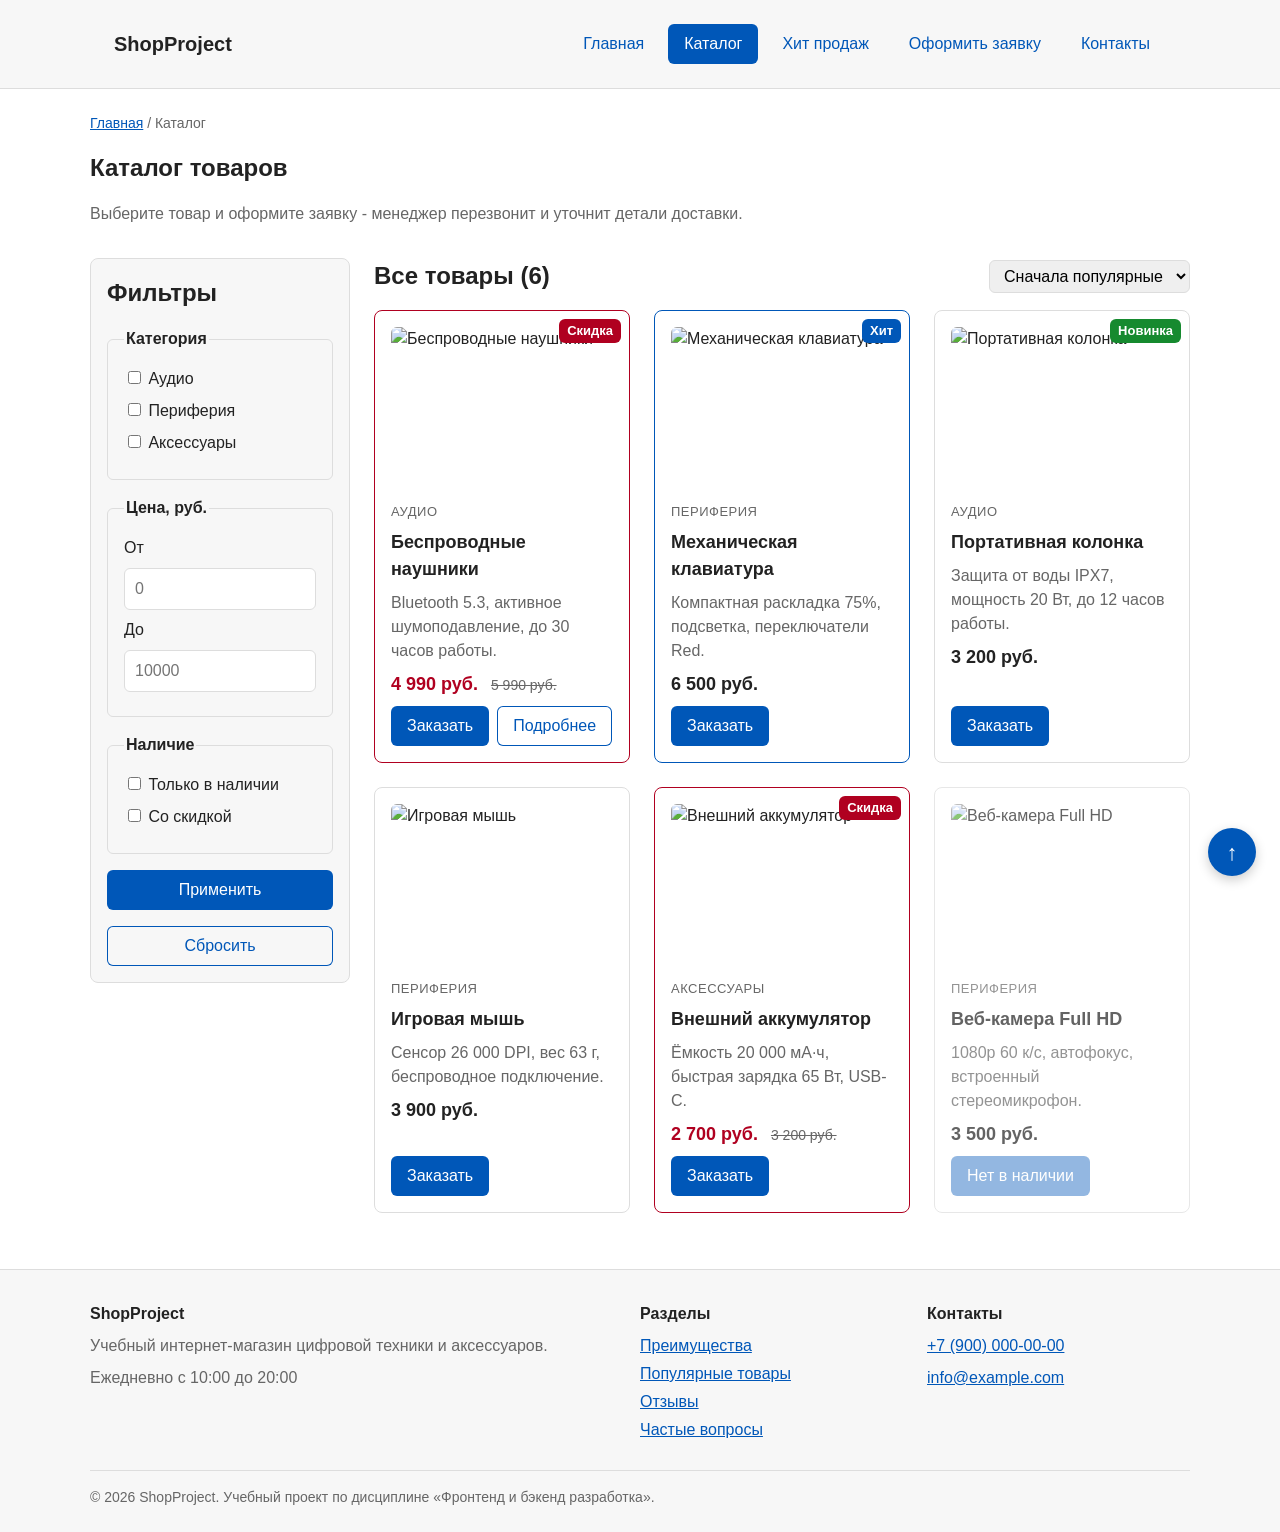
==== catalog.html @ fd43e6f9 "docs: add comments to HTML, CSS and JS" ====
<!DOCTYPE html>
<!-- Язык страницы - русский -->
<html lang="ru">
<!-- head - служебная информация о странице, на экране не видна -->
<head>
  <!-- Кодировка UTF-8, чтобы правильно отображались русские буквы -->
  <meta charset="UTF-8">
  <!-- Ширина страницы равна ширине экрана устройства -->
  <meta name="viewport" content="width=device-width, initial-scale=1.0">
  <!-- Краткое описание страницы для поисковиков -->
  <meta name="description" content="Каталог ShopProject: наушники, клавиатуры, мыши, колонки, аккумуляторы и веб-камеры с ценами и фильтрами.">
  <!-- Open Graph: как выглядит ссылка на сайт в мессенджерах -->
  <meta property="og:type" content="website">
  <!-- Заголовок для превью ссылки -->
  <meta property="og:title" content="Каталог товаров — ShopProject">
  <!-- Описание для превью ссылки -->
  <meta property="og:description" content="Каталог ShopProject: наушники, клавиатуры, мыши, колонки, аккумуляторы и веб-камеры с ценами и фильтрами.">
  <!-- Картинка для превью ссылки -->
  <meta property="og:image" content="https://marni52.github.io/kr1-html-css-shop/images/preview.jpg">
  <!-- Название вкладки браузера (у каждой страницы своё) -->
  <title>Каталог товаров — ShopProject</title>
  <!-- Иконка сайта во вкладке -->
  <link rel="icon" href="images/favicon.svg" type="image/svg+xml">
  <!-- Подключение общего файла стилей -->
  <link rel="stylesheet" href="css/style.css">
</head>
<!-- body - всё, что видно на экране -->
<body>
  <!-- Шапка сайта; класс site-header делает её «липкой» (position: sticky) -->
  <header class="site-header">
    <!-- Внутренний контейнер: логотип и меню в одну строку через Flexbox -->
    <div class="site-header__inner">
      <!-- Логотип - ссылка на главную страницу -->
      <a class="site-header__logo" href="index.html">ShopProject</a>

      <!-- Основное меню; aria-label объясняет назначение блока экранному диктору -->
      <nav class="site-nav" aria-label="Основная навигация">
        <!-- Список пунктов меню; у текущей страницы модификатор site-nav__link--active и aria-current="page" -->
        <ul class="site-nav__list">
        <li class="site-nav__item"><a class="site-nav__link" href="index.html">Главная</a></li>
        <li class="site-nav__item"><a class="site-nav__link site-nav__link--active" href="catalog.html" aria-current="page">Каталог</a></li>
        <li class="site-nav__item"><a class="site-nav__link" href="product.html">Хит продаж</a></li>
        <li class="site-nav__item"><a class="site-nav__link" href="order.html">Оформить заявку</a></li>
        <li class="site-nav__item"><a class="site-nav__link" href="contacts.html">Контакты</a></li>
        </ul>
      </nav>
    </div>
  </header>

  <!-- Основное содержимое страницы -->
  <main>
    <!-- Хлебные крошки: путь от главной до текущей страницы -->
    <nav class="breadcrumbs" aria-label="Хлебные крошки">
      <!-- Ссылки на страницы выше по уровню -->
      <a class="breadcrumbs__link" href="index.html">Главная</a>
      <!-- Текущая страница - не ссылка, а span -->
      <span class="breadcrumbs__current">Каталог</span>
    </nav>

    <!-- Заголовок страницы -->
    <section class="section">
      <!-- h1 - главный заголовок страницы -->
      <h1 class="section__title">Каталог товаров</h1>
      <!-- Описание каталога -->
      <p class="section__text">Выберите товар и оформите заявку - менеджер перезвонит и уточнит детали доставки.</p>
    </section>

    <!-- Макет каталога через Grid: grid-template-areas "filters products" -->
    <section class="catalog-layout">
      <!-- Боковая колонка с фильтрами; position: sticky - прилипает при прокрутке -->
      <aside class="catalog-filters">
        <!-- Заголовок фильтров -->
        <h2 class="catalog-filters__title">Фильтры</h2>

        <!-- Форма фильтров (пока статическая разметка); method="get" - параметры попадут в адрес -->
        <form class="filters-form" action="#" method="get">
          <!-- fieldset группирует связанные поля -->
          <fieldset class="filters-form__group">
            <!-- legend - заголовок группы -->
            <legend class="filters-form__legend">Категория</legend>
            <!-- Флажки категорий; input внутри label -->
            <label class="filters-form__label"><input class="filters-form__checkbox" type="checkbox" name="category" value="audio"> Аудио</label>
            <label class="filters-form__label"><input class="filters-form__checkbox" type="checkbox" name="category" value="peripherals"> Периферия</label>
            <label class="filters-form__label"><input class="filters-form__checkbox" type="checkbox" name="category" value="accessories"> Аксессуары</label>
          </fieldset>

          <!-- Группа «Цена» -->
          <fieldset class="filters-form__group">
            <!-- Заголовок группы -->
            <legend class="filters-form__legend">Цена, руб.</legend>
            <!-- Подпись и поле «от» -->
            <label class="filters-form__label" for="price-from">От</label>
            <!-- type="number" - только числа, min="0" - не меньше нуля -->
            <input class="filters-form__input" id="price-from" name="price-from" type="number" min="0" placeholder="0">
            <!-- Подпись и поле «до» -->
            <label class="filters-form__label" for="price-to">До</label>
            <!-- Поле «до» -->
            <input class="filters-form__input" id="price-to" name="price-to" type="number" min="0" placeholder="10000">
          </fieldset>

          <!-- Группа «Наличие» -->
          <fieldset class="filters-form__group">
            <!-- Заголовок группы -->
            <legend class="filters-form__legend">Наличие</legend>
            <!-- Флажок «только в наличии» -->
            <label class="filters-form__label"><input class="filters-form__checkbox" type="checkbox" name="in-stock" value="1"> Только в наличии</label>
            <!-- Флажок «со скидкой» -->
            <label class="filters-form__label"><input class="filters-form__checkbox" type="checkbox" name="sale" value="1"> Со скидкой</label>
          </fieldset>

          <!-- Кнопка применения фильтров -->
          <button class="button button--primary" type="submit">Применить</button>
          <!-- type="reset" - сбрасывает все поля формы -->
          <button class="button button--secondary" type="reset">Сбросить</button>
        </form>
      </aside>

      <!-- Правая колонка со списком товаров -->
      <section class="catalog-products">
        <!-- Заголовок и сортировка в одну строку (Flexbox) -->
        <div class="catalog-products__header">
          <!-- Заголовок списка -->
          <h2 class="catalog-products__title">Все товары (6)</h2>
          <!-- Подпись для списка сортировки, видна только экранному диктору через aria-label -->
          <select class="catalog-products__sort" name="sort" aria-label="Сортировка">
            <option value="popular">Сначала популярные</option>
            <option value="cheap">Сначала дешёвые</option>
            <option value="expensive">Сначала дорогие</option>
          </select>
        </div>

        <!-- Сетка карточек товаров -->
        <div class="products-grid">
          <!-- Карточка товара: блок product-card с модификатором product-card--discount -->
          <article class="product-card product-card--discount">
            <!-- Бейдж «Скидка»: position: absolute в правом верхнем углу карточки -->
            <span class="product-card__badge product-card__badge--sale">Скидка</span>
            <!-- Картинка товара; alt - описание для тех, у кого картинка не загрузилась -->
            <img class="product-card__image" src="images/products/headphones.svg" alt="Беспроводные наушники" width="400" height="300" loading="lazy">
            <!-- Категория товара -->
            <p class="product-card__category">Аудио</p>
            <!-- Название товара - ссылка на страницу товара -->
            <h3 class="product-card__title"><a class="product-card__link" href="product.html">Беспроводные наушники</a></h3>
            <!-- Краткое описание -->
            <p class="product-card__description">Bluetooth 5.3, активное шумоподавление, до 30 часов работы.</p>
            <!-- Цена; старая цена перечёркнута (del - удалённый текст) -->
            <p class="product-card__price">4 990 руб. <del class="product-card__old-price">5 990 руб.</del></p>
            <!-- Кнопки карточки, прижаты к низу (margin-top: auto) -->
            <div class="product-card__actions">
              <!-- Ссылка на страницу заявки; ?product= передаёт выбранный товар -->
              <a class="button button--primary product-card__button" href="order.html?product=headphones">Заказать</a>
              <!-- Ссылка на подробную страницу товара -->
              <a class="button button--secondary product-card__button" href="product.html">Подробнее</a>
            </div>
          </article>

          <!-- Карточка товара: блок product-card с модификатором product-card--featured -->
          <article class="product-card product-card--featured">
            <!-- Бейдж «Хит»: position: absolute в правом верхнем углу карточки -->
            <span class="product-card__badge product-card__badge--hit">Хит</span>
            <!-- Картинка товара; alt - описание для тех, у кого картинка не загрузилась -->
            <img class="product-card__image" src="images/products/keyboard.svg" alt="Механическая клавиатура" width="400" height="300" loading="lazy">
            <!-- Категория товара -->
            <p class="product-card__category">Периферия</p>
            <!-- Название товара -->
            <h3 class="product-card__title">Механическая клавиатура</h3>
            <!-- Краткое описание -->
            <p class="product-card__description">Компактная раскладка 75%, подсветка, переключатели Red.</p>
            <!-- Цена -->
            <p class="product-card__price">6 500 руб.</p>
            <!-- Кнопки карточки, прижаты к низу (margin-top: auto) -->
            <div class="product-card__actions">
              <!-- Ссылка на страницу заявки; ?product= передаёт выбранный товар -->
              <a class="button button--primary product-card__button" href="order.html?product=keyboard">Заказать</a>
            </div>
          </article>

          <!-- Карточка товара: блок product-card -->
          <article class="product-card">
            <!-- Бейдж «Новинка»: position: absolute в правом верхнем углу карточки -->
            <span class="product-card__badge product-card__badge--new">Новинка</span>
            <!-- Картинка товара; alt - описание для тех, у кого картинка не загрузилась -->
            <img class="product-card__image" src="images/products/speaker.svg" alt="Портативная колонка" width="400" height="300" loading="lazy">
            <!-- Категория товара -->
            <p class="product-card__category">Аудио</p>
            <!-- Название товара -->
            <h3 class="product-card__title">Портативная колонка</h3>
            <!-- Краткое описание -->
            <p class="product-card__description">Защита от воды IPX7, мощность 20 Вт, до 12 часов работы.</p>
            <!-- Цена -->
            <p class="product-card__price">3 200 руб.</p>
            <!-- Кнопки карточки, прижаты к низу (margin-top: auto) -->
            <div class="product-card__actions">
              <!-- Ссылка на страницу заявки; ?product= передаёт выбранный товар -->
              <a class="button button--primary product-card__button" href="order.html?product=speaker">Заказать</a>
            </div>
          </article>

          <!-- Карточка товара: блок product-card -->
          <article class="product-card">
            <!-- Картинка товара; alt - описание для тех, у кого картинка не загрузилась -->
            <img class="product-card__image" src="images/products/mouse.svg" alt="Игровая мышь" width="400" height="300" loading="lazy">
            <!-- Категория товара -->
            <p class="product-card__category">Периферия</p>
            <!-- Название товара -->
            <h3 class="product-card__title">Игровая мышь</h3>
            <!-- Краткое описание -->
            <p class="product-card__description">Сенсор 26 000 DPI, вес 63 г, беспроводное подключение.</p>
            <!-- Цена -->
            <p class="product-card__price">3 900 руб.</p>
            <!-- Кнопки карточки, прижаты к низу (margin-top: auto) -->
            <div class="product-card__actions">
              <!-- Ссылка на страницу заявки; ?product= передаёт выбранный товар -->
              <a class="button button--primary product-card__button" href="order.html?product=mouse">Заказать</a>
            </div>
          </article>

          <!-- Карточка товара: блок product-card с модификатором product-card--discount -->
          <article class="product-card product-card--discount">
            <!-- Бейдж «Скидка»: position: absolute в правом верхнем углу карточки -->
            <span class="product-card__badge product-card__badge--sale">Скидка</span>
            <!-- Картинка товара; alt - описание для тех, у кого картинка не загрузилась -->
            <img class="product-card__image" src="images/products/powerbank.svg" alt="Внешний аккумулятор" width="400" height="300" loading="lazy">
            <!-- Категория товара -->
            <p class="product-card__category">Аксессуары</p>
            <!-- Название товара -->
            <h3 class="product-card__title">Внешний аккумулятор</h3>
            <!-- Краткое описание -->
            <p class="product-card__description">Ёмкость 20 000 мА·ч, быстрая зарядка 65 Вт, USB-C.</p>
            <!-- Цена; старая цена перечёркнута (del - удалённый текст) -->
            <p class="product-card__price">2 700 руб. <del class="product-card__old-price">3 200 руб.</del></p>
            <!-- Кнопки карточки, прижаты к низу (margin-top: auto) -->
            <div class="product-card__actions">
              <!-- Ссылка на страницу заявки; ?product= передаёт выбранный товар -->
              <a class="button button--primary product-card__button" href="order.html?product=powerbank">Заказать</a>
            </div>
          </article>

          <!-- Карточка товара: блок product-card с модификатором product-card--out-of-stock -->
          <article class="product-card product-card--out-of-stock">
            <!-- Картинка товара; alt - описание для тех, у кого картинка не загрузилась -->
            <img class="product-card__image" src="images/products/webcam.svg" alt="Веб-камера Full HD" width="400" height="300" loading="lazy">
            <!-- Категория товара -->
            <p class="product-card__category">Периферия</p>
            <!-- Название товара -->
            <h3 class="product-card__title">Веб-камера Full HD</h3>
            <!-- Краткое описание -->
            <p class="product-card__description">1080p 60 к/с, автофокус, встроенный стереомикрофон.</p>
            <!-- Цена -->
            <p class="product-card__price">3 500 руб.</p>
            <!-- Кнопки карточки, прижаты к низу (margin-top: auto) -->
            <div class="product-card__actions">
              <!-- Товара нет: кнопка отключена атрибутом disabled -->
              <button class="button button--primary product-card__button" type="button" disabled>Нет в наличии</button>
            </div>
          </article>
        </div>
      </section>
    </section>
  </main>

  <!-- Подвал сайта; id="contacts" - цель якорной ссылки index.html#contacts -->
  <footer class="site-footer" id="contacts">
    <!-- Три колонки подвала через Grid -->
    <div class="site-footer__inner">
      <!-- Колонка «О магазине» -->
      <section class="site-footer__column">
        <!-- Заголовок колонки -->
        <h2 class="site-footer__title">ShopProject</h2>
        <!-- Описание магазина -->
        <p class="site-footer__text">Учебный интернет-магазин цифровой техники и аксессуаров.</p>
        <!-- Режим работы -->
        <p class="site-footer__text">Ежедневно с 10:00 до 20:00</p>
      </section>

      <!-- Колонка с навигацией по разделам главной страницы -->
      <nav class="site-footer__column" aria-label="Разделы сайта">
        <!-- Заголовок колонки -->
        <h2 class="site-footer__title">Разделы</h2>
        <!-- Список якорных ссылок на разделы главной -->
        <ul class="site-footer__list">
          <li class="site-footer__item"><a href="index.html#advantages">Преимущества</a></li>
          <li class="site-footer__item"><a href="index.html#popular">Популярные товары</a></li>
          <li class="site-footer__item"><a href="index.html#reviews">Отзывы</a></li>
          <li class="site-footer__item"><a href="contacts.html#faq">Частые вопросы</a></li>
        </ul>
      </nav>

      <!-- Колонка с контактами -->
      <section class="site-footer__column">
        <!-- Заголовок колонки -->
        <h2 class="site-footer__title">Контакты</h2>
        <!-- Телефон: tel: открывает звонок на телефоне -->
        <p class="site-footer__text"><a href="tel:+79000000000">+7 (900) 000-00-00</a></p>
        <!-- Почта: mailto: открывает почтовую программу -->
        <p class="site-footer__text"><a href="mailto:info@example.com">info@example.com</a></p>
      </section>
    </div>

    <!-- Строка с копирайтом; &copy; - значок © -->
    <p class="site-footer__copyright">&copy; 2026 ShopProject. Учебный проект по дисциплине «Фронтенд и бэкенд разработка».</p>
  </footer>

  <!-- Кнопка «Наверх»: position: fixed держит её в правом нижнем углу окна; #top - начало страницы -->
  <a class="back-to-top" href="#top" aria-label="Наверх">&uarr;</a>
</body>
</html>
---- css/style.css ----
/* =========================================================
   Стили учебного интернет-магазина ShopProject
   Порядок разделов:
   1. Переменные  2. Базовые стили  3. Кнопки
   4. Шапка, навигация, подвал  5. Общие блоки страниц
   6. Карточки и сетки  7. Каталог  8. Страница товара
   9. Страница заказа  10. Контакты и FAQ
   11. Модальное окно и форма  12. Кнопка «Наверх»
   ========================================================= */

/* =========================================================
   1. Переменные проекта
   ========================================================= */

:root { /* :root - корневой элемент html, здесь хранятся переменные */
  /* Цвета */
  --color-bg: #ffffff; /* фон страницы */
  --color-text: #222222; /* основной цвет текста */
  --color-muted: #666666; /* приглушённый текст: описания, подсказки */
  --color-primary: #0057b8; /* фирменный синий цвет: кнопки, ссылки */
  --color-primary-dark: #003f86; /* тёмный синий для наведения */
  --color-border: #dddddd; /* цвет рамок */
  --color-surface: #f7f7f7; /* серый фон шапки, подвала, фильтров */
  --color-surface-accent: #eef5ff; /* голубой фон hero-блока */
  --color-danger: #b00020; /* красный: ошибки и скидки */
  --color-danger-bg: #fff5f6; /* светло-красный фон поля с ошибкой */
  --color-success: #168a2f; /* зелёный: успешная отправка, наличие */
  --color-success-bg: #eefaf0; /* светло-зелёный фон сообщения об успехе */
  --color-warning: #f2a900; /* жёлтый: звёзды рейтинга */
  --color-white: #ffffff; /* белый текст на цветных кнопках */
  --color-backdrop: rgba(0, 0, 0, 0.5); /* полупрозрачное затемнение за модальным окном */

  /* Отступы - единая шкала */
  --space-xs: 4px; /* очень маленький отступ */
  --space-sm: 8px; /* маленький отступ */
  --space-md: 16px; /* средний отступ */
  --space-lg: 24px; /* большой отступ */
  --space-xl: 32px; /* очень большой отступ */

  /* Скругления углов */
  --radius-sm: 6px; /* кнопки и поля */
  --radius-md: 8px; /* карточки */
  --radius-lg: 12px; /* крупные блоки и модальное окно */

  /* Размеры */
  --container-width: 1100px; /* максимальная ширина содержимого */
  --header-height: 88px; /* высота шапки, нужна для sticky-фильтра */
  --focus-ring: 2px solid var(--color-primary); /* рамка фокуса для клавиатуры */

  /* Слои (z-index) */
  --z-header: 10; /* шапка выше содержимого страницы */
  --z-back-to-top: 20; /* кнопка «Наверх» выше шапки */
}

/* =========================================================
   2. Базовые стили
   ========================================================= */

* { /* * - универсальный селектор, все элементы */
  box-sizing: border-box; /* width включает padding и border */
}

html {
  scroll-behavior: smooth; /* плавная прокрутка к якорям */
  scroll-padding-top: calc(var(--header-height) + var(--space-md)); /* якорь не прячется под sticky-шапкой */
}

body {
  margin: 0; /* убираем стандартный отступ браузера */
  font-family: Arial, sans-serif; /* основной шрифт сайта */
  line-height: 1.5; /* межстрочный интервал для читаемости */
  color: var(--color-text); /* цвет текста из переменной */
  background-color: var(--color-bg); /* цвет фона из переменной */
}

main {
  padding: var(--space-lg); /* отступ основного содержимого от краёв окна */
}

img {
  display: block; /* убираем пустое место под картинкой */
  max-width: 100%; /* картинка не выходит за пределы родителя */
  height: auto; /* высота меняется пропорционально ширине */
}

a {
  color: var(--color-primary); /* цвет ссылок */
}

a:hover {
  color: var(--color-primary-dark); /* ссылка темнеет при наведении */
}

a:focus-visible {
  outline: var(--focus-ring); /* видимая рамка при переходе клавишей Tab */
  outline-offset: 3px; /* рамка отодвинута от текста */
}

:target { /* элемент, к которому перешли по якорю (#popular и т.п.) */
  outline: 2px dashed var(--color-primary); /* пунктирная рамка показывает, куда перешли */
  outline-offset: 4px; /* рамка чуть дальше от блока */
}

/* =========================================================
   3. Блок button - кнопка
   ========================================================= */

.button {
  display: inline-block; /* кнопка в строку, но с внутренними отступами */
  padding: var(--space-sm) var(--space-md); /* внутренние отступы: 8px сверху/снизу, 16px слева/справа */
  font: inherit; /* шрифт как у страницы, а не системный */
  text-align: center; /* текст по центру кнопки */
  text-decoration: none; /* у ссылки-кнопки нет подчёркивания */
  border: none; /* убираем стандартную рамку button */
  border-radius: var(--radius-sm); /* скругление углов */
  cursor: pointer; /* курсор-рука при наведении */
}

.button--primary { /* модификатор: основная синяя кнопка */
  color: var(--color-white); /* белый текст */
  background-color: var(--color-primary); /* синий фон */
}

.button--primary:hover {
  color: var(--color-white); /* текст остаётся белым */
  background-color: var(--color-primary-dark); /* фон темнеет при наведении */
}

.button--secondary { /* модификатор: второстепенная кнопка с рамкой */
  color: var(--color-primary); /* синий текст */
  background-color: transparent; /* прозрачный фон */
  box-shadow: inset 0 0 0 1px var(--color-primary); /* рамка тенью, чтобы размер не менялся */
}

.button--secondary:hover {
  color: var(--color-white); /* текст белеет */
  background-color: var(--color-primary); /* фон закрашивается синим */
}

.button--large { /* модификатор: увеличенная кнопка */
  padding: 12px var(--space-lg); /* больше внутренние отступы */
  font-size: 18px; /* крупнее текст */
}

.button:active {
  transform: translateY(1px); /* кнопка «нажимается» вниз на 1px */
}

.button:focus-visible {
  outline: var(--focus-ring); /* рамка фокуса для клавиатуры */
  outline-offset: 3px; /* отступ рамки от кнопки */
}

.button:disabled,
.button--disabled { /* недоступная кнопка */
  opacity: 0.6; /* кнопка бледнее */
  cursor: not-allowed; /* курсор «запрещено» */
}

/* =========================================================
   4. Шапка, навигация, подвал
   ========================================================= */

.site-header {
  position: sticky; /* шапка прилипает к верху окна при прокрутке */
  top: 0; /* прилипает к самому верху */
  z-index: var(--z-header); /* шапка поверх карточек и другого содержимого */
  background-color: var(--color-surface); /* серый фон, чтобы под шапкой не просвечивал текст */
  border-bottom: 1px solid var(--color-border); /* линия под шапкой */
}

.site-header__inner {
  display: flex; /* логотип и меню в одну строку */
  flex-wrap: wrap; /* меню переносится, если не хватает места */
  justify-content: space-between; /* логотип слева, меню справа */
  align-items: center; /* выравнивание по вертикали по центру */
  gap: var(--space-md); /* расстояние между логотипом и меню */
  max-width: var(--container-width); /* ширина не больше контейнера */
  margin: 0 auto; /* контейнер по центру страницы */
  padding: var(--space-lg); /* внутренние отступы шапки */
}

.site-header__logo {
  font-size: 20px; /* размер текста логотипа */
  font-weight: 700; /* жирный логотип */
  color: var(--color-text); /* тёмный цвет */
  text-decoration: none; /* без подчёркивания */
}

.site-header__logo:hover {
  color: var(--color-primary); /* при наведении логотип синеет */
}

.site-nav__list {
  display: flex; /* пункты меню в строку */
  flex-wrap: wrap; /* перенос пунктов на новую строку */
  justify-content: center; /* пункты по центру */
  align-items: center; /* по вертикали по центру */
  gap: var(--space-sm); /* расстояние между пунктами */
  margin: 0; /* убираем стандартный отступ списка */
  padding: 0; /* убираем стандартный отступ слева у ul */
  list-style: none; /* убираем маркеры списка */
}

.site-nav__link {
  display: inline-block; /* чтобы у ссылки работали padding */
  padding: var(--space-sm) var(--space-md); /* увеличиваем область клика */
  color: var(--color-primary); /* синий текст */
  text-decoration: none; /* без подчёркивания */
  border-radius: var(--radius-sm); /* скругление фона при наведении */
}

.site-nav__link:hover {
  color: var(--color-white); /* белый текст при наведении */
  background-color: var(--color-primary); /* синий фон при наведении */
}

.site-nav__link:focus-visible {
  outline: var(--focus-ring); /* рамка фокуса */
  outline-offset: 3px; /* отступ рамки */
}

.site-nav__link--active { /* модификатор: ссылка на текущую страницу */
  color: var(--color-white); /* белый текст */
  background-color: var(--color-primary); /* выделена синим фоном */
}

.site-footer {
  padding: var(--space-xl) var(--space-lg) var(--space-lg); /* отступы подвала */
  background-color: var(--color-surface); /* серый фон */
  border-top: 1px solid var(--color-border); /* линия над подвалом */
}

.site-footer__inner {
  display: grid; /* колонки подвала через Grid */
  grid-template-columns: 2fr 1fr 1fr; /* первая колонка в 2 раза шире */
  gap: var(--space-lg); /* расстояние между колонками */
  max-width: var(--container-width); /* ширина как у контейнера */
  margin: 0 auto; /* по центру */
}

.site-footer__title {
  margin: 0 0 var(--space-sm); /* отступ только снизу */
  font-size: 16px; /* размер заголовка колонки */
}

.site-footer__text {
  margin: 0 0 var(--space-sm); /* отступ снизу между строками */
  color: var(--color-muted); /* серый текст */
}

.site-footer__list {
  margin: 0; /* без внешних отступов */
  padding: 0; /* без отступа слева */
  list-style: none; /* без маркеров */
}

.site-footer__item {
  margin-bottom: var(--space-xs); /* расстояние между пунктами */
}

.site-footer__copyright {
  max-width: var(--container-width); /* ширина как у контейнера */
  margin: var(--space-lg) auto 0; /* отступ сверху, по центру */
  padding-top: var(--space-md); /* отступ от линии */
  border-top: 1px solid var(--color-border); /* линия над копирайтом */
  font-size: 14px; /* мелкий текст */
  color: var(--color-muted); /* серый цвет */
}

/* =========================================================
   5. Общие блоки страниц
   ========================================================= */

.breadcrumbs {
  max-width: var(--container-width); /* ширина как у контейнера */
  margin: 0 auto var(--space-md); /* по центру, отступ снизу */
  font-size: 14px; /* мелкий шрифт */
  color: var(--color-muted); /* серый цвет */
}

.breadcrumbs__link {
  color: var(--color-primary); /* ссылки синие */
}

.breadcrumbs__current::before { /* ::before добавляет текст перед элементом */
  content: " / "; /* разделитель между пунктами */
  color: var(--color-muted); /* серый разделитель */
}

.breadcrumbs__link + .breadcrumbs__link::before { /* разделитель между двумя ссылками подряд */
  content: " / "; /* такой же разделитель */
  color: var(--color-muted); /* серый цвет */
}

.hero {
  display: grid; /* текст и картинка в две колонки */
  grid-template-columns: 3fr 2fr; /* текст шире картинки */
  align-items: center; /* по вертикали по центру */
  gap: var(--space-xl); /* расстояние между колонками */
  max-width: var(--container-width); /* ширина контейнера */
  margin: 0 auto var(--space-xl); /* по центру, отступ снизу */
  padding: var(--space-xl); /* внутренние отступы */
  background-color: var(--color-surface-accent); /* голубой фон */
  border-radius: var(--radius-lg); /* скруглённые углы */
}

.hero__title {
  margin: 0 0 var(--space-md); /* отступ только снизу */
  font-size: 36px; /* крупный заголовок */
  line-height: 1.2; /* плотнее строки у заголовка */
}

.hero__text {
  margin: 0 0 var(--space-lg); /* отступ снизу до кнопок */
  font-size: 18px; /* текст крупнее обычного */
}

.hero__actions {
  display: flex; /* кнопки в строку */
  flex-wrap: wrap; /* перенос кнопок на узком экране */
  gap: var(--space-md); /* расстояние между кнопками */
}

.hero__image {
  border-radius: var(--radius-lg); /* скругление картинки */
}

.section {
  max-width: var(--container-width); /* ширина контейнера */
  margin: 0 auto var(--space-xl); /* по центру, отступ снизу */
}

.section__title {
  margin: 0 0 var(--space-md); /* отступ под заголовком */
}

.section__text {
  margin: 0 0 var(--space-md); /* отступ под абзацем */
  color: var(--color-muted); /* серый текст */
}

.advantages-list {
  display: grid; /* преимущества сеткой */
  grid-template-columns: repeat(4, 1fr); /* 4 равные колонки */
  gap: var(--space-lg); /* расстояние между ячейками */
  margin: 0; /* без отступов списка */
  padding: 0; /* без отступа слева */
  list-style: none; /* без маркеров */
}

.advantages-list__item {
  padding: var(--space-md); /* внутренний отступ */
  border: 1px solid var(--color-border); /* рамка */
  border-radius: var(--radius-md); /* скругление */
}

.advantages-list__icon {
  display: block; /* иконка на отдельной строке */
  margin-bottom: var(--space-sm); /* отступ под иконкой */
  font-size: 28px; /* размер эмодзи-иконки */
}

.advantages-list__title {
  display: block; /* заголовок на отдельной строке */
  margin-bottom: var(--space-xs); /* отступ под заголовком */
  font-weight: 700; /* жирный */
}

.advantages-list__text {
  color: var(--color-muted); /* серый текст */
}

.promo { /* блок акции (aside на главной) */
  display: flex; /* текст и кнопка в строку */
  flex-wrap: wrap; /* перенос на узком экране */
  justify-content: space-between; /* текст слева, кнопка справа */
  align-items: center; /* по центру по вертикали */
  gap: var(--space-md); /* расстояние */
  max-width: var(--container-width); /* ширина контейнера */
  margin: 0 auto var(--space-xl); /* по центру, отступ снизу */
  padding: var(--space-lg); /* внутренние отступы */
  border-left: 4px solid var(--color-danger); /* красная полоса слева */
  background-color: var(--color-danger-bg); /* светло-красный фон */
  border-radius: var(--radius-md); /* скругление */
}

.promo__title {
  margin: 0 0 var(--space-xs); /* отступ снизу */
}

.promo__text {
  margin: 0; /* без отступов */
}

.reviews {
  display: grid; /* отзывы сеткой */
  grid-template-columns: repeat(3, 1fr); /* 3 колонки */
  gap: var(--space-lg); /* расстояние */
}

.review {
  margin: 0; /* у blockquote/figure есть стандартный отступ - убираем */
  padding: var(--space-md); /* внутренний отступ */
  border: 1px solid var(--color-border); /* рамка */
  border-radius: var(--radius-md); /* скругление */
  background-color: var(--color-surface); /* серый фон */
}

.review__rating {
  margin: 0 0 var(--space-sm); /* отступ снизу */
  color: var(--color-warning); /* жёлтые звёзды */
  letter-spacing: 2px; /* расстояние между звёздами */
}

.review__text {
  margin: 0 0 var(--space-sm); /* отступ снизу */
}

.review__author {
  font-weight: 700; /* имя автора жирным */
  font-style: normal; /* у cite по умолчанию курсив - убираем */
}

.success-message {
  margin: var(--space-lg) 0 0; /* отступ сверху */
  padding: var(--space-md); /* внутренний отступ */
  border-left: 4px solid var(--color-success); /* зелёная полоса слева */
  background-color: var(--color-success-bg); /* светло-зелёный фон */
}

/* =========================================================
   6. Карточки товаров и сетка
   ========================================================= */

.products-grid {
  display: grid; /* карточки сеткой */
  grid-template-columns: repeat(3, 1fr); /* 3 равные колонки */
  gap: var(--space-lg); /* расстояние между карточками */
}

.product-card {
  position: relative; /* относительно карточки позиционируется бейдж */
  display: flex; /* содержимое карточки через Flexbox */
  flex-direction: column; /* элементы сверху вниз */
  gap: var(--space-sm); /* расстояние между элементами */
  padding: var(--space-md); /* внутренний отступ */
  border: 1px solid var(--color-border); /* рамка */
  border-radius: var(--radius-md); /* скругление */
  background-color: var(--color-bg); /* белый фон */
  transition: border-color 0.2s, box-shadow 0.2s; /* плавная смена рамки и тени */
}

.product-card:hover {
  border-color: var(--color-primary); /* рамка синеет при наведении */
  box-shadow: 0 4px 12px rgba(0, 0, 0, 0.08); /* лёгкая тень при наведении */
}

.product-card--featured { /* модификатор: выделенная карточка */
  border-color: var(--color-primary); /* синяя рамка сразу */
}

.product-card--discount { /* модификатор: товар со скидкой */
  border-color: var(--color-danger); /* красная рамка */
}

.product-card--out-of-stock { /* модификатор: нет в наличии */
  opacity: 0.7; /* карточка бледнее */
}

.product-card__badge {
  position: absolute; /* бейдж поверх карточки */
  top: var(--space-sm); /* 8px от верхнего края карточки */
  right: var(--space-sm); /* 8px от правого края карточки */
  z-index: 1; /* бейдж поверх картинки */
  padding: 2px var(--space-sm); /* внутренние отступы */
  font-size: 13px; /* мелкий текст */
  font-weight: 700; /* жирный */
  color: var(--color-white); /* белый текст */
  background-color: var(--color-primary); /* синий фон по умолчанию */
  border-radius: var(--radius-sm); /* скругление */
}

.product-card__badge--hit { /* модификатор бейджа «Хит» */
  background-color: var(--color-primary); /* синий */
}

.product-card__badge--sale { /* модификатор бейджа «Скидка» */
  background-color: var(--color-danger); /* красный */
}

.product-card__badge--new { /* модификатор бейджа «Новинка» */
  background-color: var(--color-success); /* зелёный */
}

.product-card__image {
  width: 100%; /* картинка на всю ширину карточки */
  aspect-ratio: 4 / 3; /* пропорции 4:3 */
  object-fit: cover; /* картинка заполняет область без искажений */
  border-radius: var(--radius-sm); /* скругление */
}

.product-card__category {
  margin: 0; /* без отступов */
  font-size: 13px; /* мелкий текст */
  text-transform: uppercase; /* заглавные буквы */
  letter-spacing: 0.5px; /* разрядка букв */
  color: var(--color-muted); /* серый */
}

.product-card__title {
  margin: 0; /* без отступов */
  font-size: 18px; /* размер заголовка */
}

.product-card__link {
  color: var(--color-text); /* ссылка-заголовок тёмная */
  text-decoration: none; /* без подчёркивания */
}

.product-card__link:hover {
  color: var(--color-primary); /* синеет при наведении */
}

.product-card__description {
  margin: 0; /* без отступов */
  color: var(--color-muted); /* серый текст */
}

.product-card__price {
  margin: 0; /* без отступов */
  font-size: 18px; /* крупнее */
  font-weight: 700; /* жирная цена */
}

.product-card--discount .product-card__price {
  color: var(--color-danger); /* у товара со скидкой цена красная */
}

.product-card__old-price {
  margin-left: var(--space-sm); /* отступ от новой цены */
  font-size: 14px; /* мельче */
  font-weight: 400; /* обычная толщина */
  color: var(--color-muted); /* серая */
  text-decoration: line-through; /* перечёркнута */
}

.product-card__actions {
  display: flex; /* кнопки в строку */
  flex-wrap: wrap; /* перенос кнопок */
  gap: var(--space-sm); /* расстояние между кнопками */
  margin-top: auto; /* блок кнопок прижат к низу карточки */
}

/* =========================================================
   7. Страница каталога
   ========================================================= */

.catalog-layout {
  display: grid; /* фильтры и товары через Grid */
  grid-template-columns: 260px 1fr; /* фильтры 260px, товары - остальное место */
  grid-template-areas: "filters products"; /* имена областей сетки */
  align-items: start; /* колонки не растягиваются по высоте */
  gap: var(--space-lg); /* расстояние между колонками */
  max-width: var(--container-width); /* ширина контейнера */
  margin: 0 auto var(--space-xl); /* по центру */
}

.catalog-filters {
  grid-area: filters; /* блок встаёт в область filters */
  position: sticky; /* фильтр прилипает при прокрутке */
  top: calc(var(--header-height) + var(--space-md)); /* прилипает под шапкой */
  padding: var(--space-md); /* внутренний отступ */
  border: 1px solid var(--color-border); /* рамка */
  border-radius: var(--radius-md); /* скругление */
  background-color: var(--color-surface); /* серый фон */
}

.catalog-filters__title {
  margin: 0 0 var(--space-md); /* отступ снизу */
}

.catalog-products {
  grid-area: products; /* блок встаёт в область products */
}

.catalog-products__header {
  display: flex; /* заголовок и сортировка в строку */
  flex-wrap: wrap; /* перенос */
  justify-content: space-between; /* по краям */
  align-items: center; /* по центру по вертикали */
  gap: var(--space-md); /* расстояние */
  margin-bottom: var(--space-md); /* отступ снизу */
}

.catalog-products__title {
  margin: 0; /* без отступов */
}

.catalog-products__sort {
  padding: 6px 10px; /* внутренние отступы select */
  border: 1px solid var(--color-border); /* рамка */
  border-radius: var(--radius-sm); /* скругление */
  font: inherit; /* шрифт страницы */
}

.filters-form {
  display: grid; /* группы фильтров друг под другом */
  gap: var(--space-md); /* расстояние между группами */
}

.filters-form__group {
  margin: 0; /* у fieldset есть стандартный отступ - убираем */
  padding: var(--space-md); /* внутренний отступ */
  border: 1px solid var(--color-border); /* рамка группы */
  border-radius: var(--radius-sm); /* скругление */
}

.filters-form__legend {
  font-weight: 700; /* заголовок группы жирный */
}

.filters-form__label {
  display: block; /* каждая подпись на новой строке */
  margin-bottom: var(--space-sm); /* отступ снизу */
}

.filters-form__input {
  width: 100%; /* поле на всю ширину */
  margin-bottom: var(--space-sm); /* отступ снизу */
  padding: 8px 10px; /* внутренние отступы */
  border: 1px solid var(--color-border); /* рамка */
  border-radius: var(--radius-sm); /* скругление */
  font: inherit; /* шрифт страницы */
}

.filters-form__input:hover {
  border-color: var(--color-primary); /* рамка синеет при наведении */
}

.filters-form__input:focus-visible,
.filters-form__checkbox:focus-visible {
  outline: var(--focus-ring); /* рамка фокуса */
  outline-offset: 3px; /* отступ рамки */
}

/* =========================================================
   8. Страница товара
   ========================================================= */

.product {
  display: grid; /* картинка и информация в две колонки */
  grid-template-columns: 1fr 1fr; /* две равные колонки */
  gap: var(--space-xl); /* расстояние между колонками */
  max-width: var(--container-width); /* ширина контейнера */
  margin: 0 auto var(--space-xl); /* по центру */
}

.product__gallery {
  position: relative; /* относительно галереи позиционируется бейдж */
  margin: 0; /* у figure есть стандартный отступ - убираем */
}

.product__image {
  width: 100%; /* картинка на всю ширину колонки */
  border: 1px solid var(--color-border); /* рамка */
  border-radius: var(--radius-lg); /* скругление */
}

.product__badge {
  position: absolute; /* бейдж поверх картинки */
  top: var(--space-md); /* 16px сверху */
  left: var(--space-md); /* 16px слева */
  padding: var(--space-xs) var(--space-sm); /* внутренние отступы */
  font-weight: 700; /* жирный */
  color: var(--color-white); /* белый текст */
  background-color: var(--color-danger); /* красный фон */
  border-radius: var(--radius-sm); /* скругление */
}

.product__caption {
  margin-top: var(--space-sm); /* отступ над подписью */
  font-size: 14px; /* мелкий текст */
  color: var(--color-muted); /* серый */
}

.product__category {
  margin: 0 0 var(--space-xs); /* отступ снизу */
  text-transform: uppercase; /* заглавные буквы */
  color: var(--color-muted); /* серый */
}

.product__title {
  margin: 0 0 var(--space-sm); /* отступ снизу */
  font-size: 32px; /* крупный заголовок */
  line-height: 1.2; /* плотнее строки */
}

.product__rating {
  margin: 0 0 var(--space-md); /* отступ снизу */
  color: var(--color-warning); /* жёлтые звёзды */
}

.product__rating-count {
  color: var(--color-muted); /* количество отзывов серым */
}

.product__price {
  margin: 0 0 var(--space-md); /* отступ снизу */
  font-size: 28px; /* крупная цена */
  font-weight: 700; /* жирная */
  color: var(--color-danger); /* красная, потому что скидка */
}

.product__old-price {
  margin-left: var(--space-sm); /* отступ от новой цены */
  font-size: 18px; /* мельче */
  font-weight: 400; /* обычная толщина */
  color: var(--color-muted); /* серая */
  text-decoration: line-through; /* перечёркнутая */
}

.product__stock {
  margin: 0 0 var(--space-md); /* отступ снизу */
  font-weight: 700; /* жирный */
  color: var(--color-success); /* зелёный - товар в наличии */
}

.product__text {
  margin: 0 0 var(--space-md); /* отступ снизу */
}

.product__features {
  margin: 0 0 var(--space-lg); /* отступ снизу */
  padding-left: var(--space-lg); /* отступ слева для маркеров */
}

.product__actions {
  display: flex; /* кнопки в строку */
  flex-wrap: wrap; /* перенос */
  gap: var(--space-md); /* расстояние между кнопками */
}

/* Таблица характеристик */
.product-table {
  width: 100%; /* таблица на всю ширину */
  border-collapse: collapse; /* соседние рамки ячеек сливаются в одну */
  border: 1px solid var(--color-border); /* внешняя рамка */
}

.product-table__caption {
  margin-bottom: var(--space-sm); /* отступ под подписью таблицы */
  font-weight: 700; /* жирная подпись */
  text-align: left; /* подпись слева */
}

.product-table__head {
  color: var(--color-white); /* белый текст в шапке таблицы */
  background-color: var(--color-primary); /* синий фон шапки */
}

.product-table__cell {
  padding: 10px var(--space-md); /* внутренние отступы ячеек */
  border: 1px solid var(--color-border); /* рамка ячейки */
  text-align: left; /* текст слева */
}

.product-table__row:nth-child(even) { /* каждая чётная строка */
  background-color: var(--color-surface); /* серый фон - «зебра» */
}

.product-table__row:hover {
  background-color: var(--color-surface-accent); /* строка подсвечивается при наведении */
}

/* =========================================================
   9. Страница оформления заявки
   ========================================================= */

.order-layout {
  display: grid; /* форма и подсказки в две колонки */
  grid-template-columns: 2fr 1fr; /* форма шире */
  align-items: start; /* колонки не растягиваются */
  gap: var(--space-xl); /* расстояние */
  max-width: var(--container-width); /* ширина контейнера */
  margin: 0 auto var(--space-xl); /* по центру */
}

.order-layout__form {
  padding: var(--space-lg); /* внутренний отступ */
  border: 1px solid var(--color-border); /* рамка */
  border-radius: var(--radius-lg); /* скругление */
}

.order-steps {
  position: sticky; /* блок шагов прилипает при прокрутке */
  top: calc(var(--header-height) + var(--space-md)); /* под шапкой */
  padding: var(--space-lg); /* внутренний отступ */
  background-color: var(--color-surface-accent); /* голубой фон */
  border-radius: var(--radius-lg); /* скругление */
}

.order-steps__title {
  margin: 0 0 var(--space-md); /* отступ снизу */
}

.order-steps__list {
  margin: 0; /* без отступов */
  padding-left: var(--space-lg); /* отступ для номеров */
}

.order-steps__item {
  margin-bottom: var(--space-sm); /* расстояние между шагами */
}

/* =========================================================
   10. Контакты и FAQ
   ========================================================= */

.contacts-list {
  display: grid; /* контакты сеткой */
  grid-template-columns: repeat(4, 1fr); /* 4 колонки */
  gap: var(--space-lg); /* расстояние */
  margin: 0; /* без отступов */
  padding: 0; /* без отступа слева */
  list-style: none; /* без маркеров */
}

.contacts-list__item {
  padding: var(--space-md); /* внутренний отступ */
  border: 1px solid var(--color-border); /* рамка */
  border-radius: var(--radius-md); /* скругление */
}

.contacts-list__label {
  display: block; /* подпись на отдельной строке */
  margin-bottom: var(--space-xs); /* отступ снизу */
  font-size: 14px; /* мелкий шрифт */
  color: var(--color-muted); /* серый */
}

.contacts-list__value {
  font-weight: 700; /* значение жирным */
}

.faq__item {
  margin-bottom: var(--space-sm); /* расстояние между вопросами */
  border: 1px solid var(--color-border); /* рамка */
  border-radius: var(--radius-md); /* скругление */
}

.faq__question {
  padding: var(--space-md); /* внутренний отступ */
  font-weight: 700; /* вопрос жирным */
  cursor: pointer; /* курсор-рука: вопрос можно нажать */
}

.faq__question:hover {
  color: var(--color-primary); /* синеет при наведении */
}

.faq__question:focus-visible {
  outline: var(--focus-ring); /* рамка фокуса */
  outline-offset: -2px; /* рамка внутри блока */
}

.faq__answer {
  margin: 0; /* без отступов */
  padding: 0 var(--space-md) var(--space-md); /* отступы ответа */
  color: var(--color-muted); /* серый текст */
}

/* =========================================================
   11. Модальное окно и форма заявки
   ========================================================= */

.order-dialog {
  width: min(100% - 32px, 560px); /* ширина 560px, но не шире экрана минус 32px */
  max-height: calc(100vh - 32px); /* высота не больше экрана */
  padding: var(--space-lg); /* внутренние отступы */
  border: none; /* убираем стандартную рамку dialog */
  border-radius: var(--radius-lg); /* скругление */
}

.order-dialog::backdrop { /* ::backdrop - фон за модальным окном */
  background-color: var(--color-backdrop); /* полупрозрачное затемнение */
}

.order-dialog__title {
  margin-top: 0; /* без отступа сверху */
}

.order-dialog__product {
  margin: 0 0 var(--space-md); /* отступ снизу */
  color: var(--color-muted); /* серый текст */
}

.order-form__field {
  margin-bottom: var(--space-md); /* отступ между полями */
}

.order-form__row {
  display: grid; /* два поля в одну строку */
  grid-template-columns: 1fr 1fr; /* две равные колонки */
  gap: var(--space-md); /* расстояние */
}

.order-form__label {
  display: block; /* подпись над полем */
  margin-bottom: var(--space-xs); /* отступ до поля */
}

.order-form__required {
  color: var(--color-danger); /* красная звёздочка обязательного поля */
}

.order-form__input,
.order-form__select,
.order-form__textarea {
  width: 100%; /* поле на всю ширину */
  padding: 10px 12px; /* внутренние отступы */
  border: 1px solid var(--color-border); /* рамка */
  border-radius: var(--radius-sm); /* скругление */
  font: inherit; /* шрифт страницы */
  background-color: var(--color-bg); /* белый фон */
}

.order-form__input:hover,
.order-form__select:hover,
.order-form__textarea:hover {
  border-color: var(--color-primary); /* рамка синеет при наведении */
}

.order-form__input:focus-visible,
.order-form__select:focus-visible,
.order-form__textarea:focus-visible,
.order-form__checkbox:focus-visible,
.order-form__radio:focus-visible {
  outline: var(--focus-ring); /* рамка фокуса */
  outline-offset: 3px; /* отступ рамки */
}

/* aria-invalid="true" ставит js/main.js полям с ошибкой */
.order-form__input[aria-invalid="true"],
.order-form__select[aria-invalid="true"],
.order-form__textarea[aria-invalid="true"] {
  border-color: var(--color-danger); /* красная рамка */
  background-color: var(--color-danger-bg); /* светло-красный фон */
}

.order-form__checkbox[aria-invalid="true"],
.order-form__radio[aria-invalid="true"] {
  outline: 2px solid var(--color-danger); /* красная обводка флажка */
}

.order-form__group {
  margin: 0 0 var(--space-md); /* отступ снизу */
  padding: var(--space-md); /* внутренний отступ */
  border: 1px solid var(--color-border); /* рамка группы */
  border-radius: var(--radius-sm); /* скругление */
}

.order-form__legend {
  padding: 0 var(--space-xs); /* отступы вокруг заголовка группы */
}

.order-form__option {
  display: block; /* каждый вариант с новой строки */
  margin-bottom: var(--space-xs); /* расстояние между вариантами */
}

.order-form__hint {
  display: block; /* подсказка на отдельной строке */
  margin-top: var(--space-xs); /* отступ сверху */
  font-size: 14px; /* мелкий текст */
  color: var(--color-muted); /* серый */
}

.order-form__actions {
  display: flex; /* кнопки в строку */
  flex-wrap: wrap; /* перенос */
  gap: var(--space-md); /* расстояние */
  margin-top: var(--space-lg); /* отступ сверху */
}

/* =========================================================
   12. Кнопка «Наверх»
   ========================================================= */

.back-to-top {
  position: fixed; /* кнопка закреплена относительно окна браузера */
  right: var(--space-lg); /* 24px от правого края окна */
  bottom: var(--space-lg); /* 24px от нижнего края окна */
  z-index: var(--z-back-to-top); /* поверх всего содержимого и шапки */
  display: flex; /* для центрирования стрелки */
  justify-content: center; /* по горизонтали по центру */
  align-items: center; /* по вертикали по центру */
  width: 48px; /* ширина кнопки */
  height: 48px; /* высота кнопки */
  font-size: 22px; /* размер стрелки */
  color: var(--color-white); /* белая стрелка */
  text-decoration: none; /* без подчёркивания */
  background-color: var(--color-primary); /* синий фон */
  border-radius: 50%; /* круглая кнопка */
  box-shadow: 0 4px 12px rgba(0, 0, 0, 0.2); /* тень под кнопкой */
}

.back-to-top:hover {
  color: var(--color-white); /* стрелка остаётся белой */
  background-color: var(--color-primary-dark); /* фон темнеет */
}

.back-to-top:focus-visible {
  outline: var(--focus-ring); /* рамка фокуса */
  outline-offset: 3px; /* отступ рамки */
}
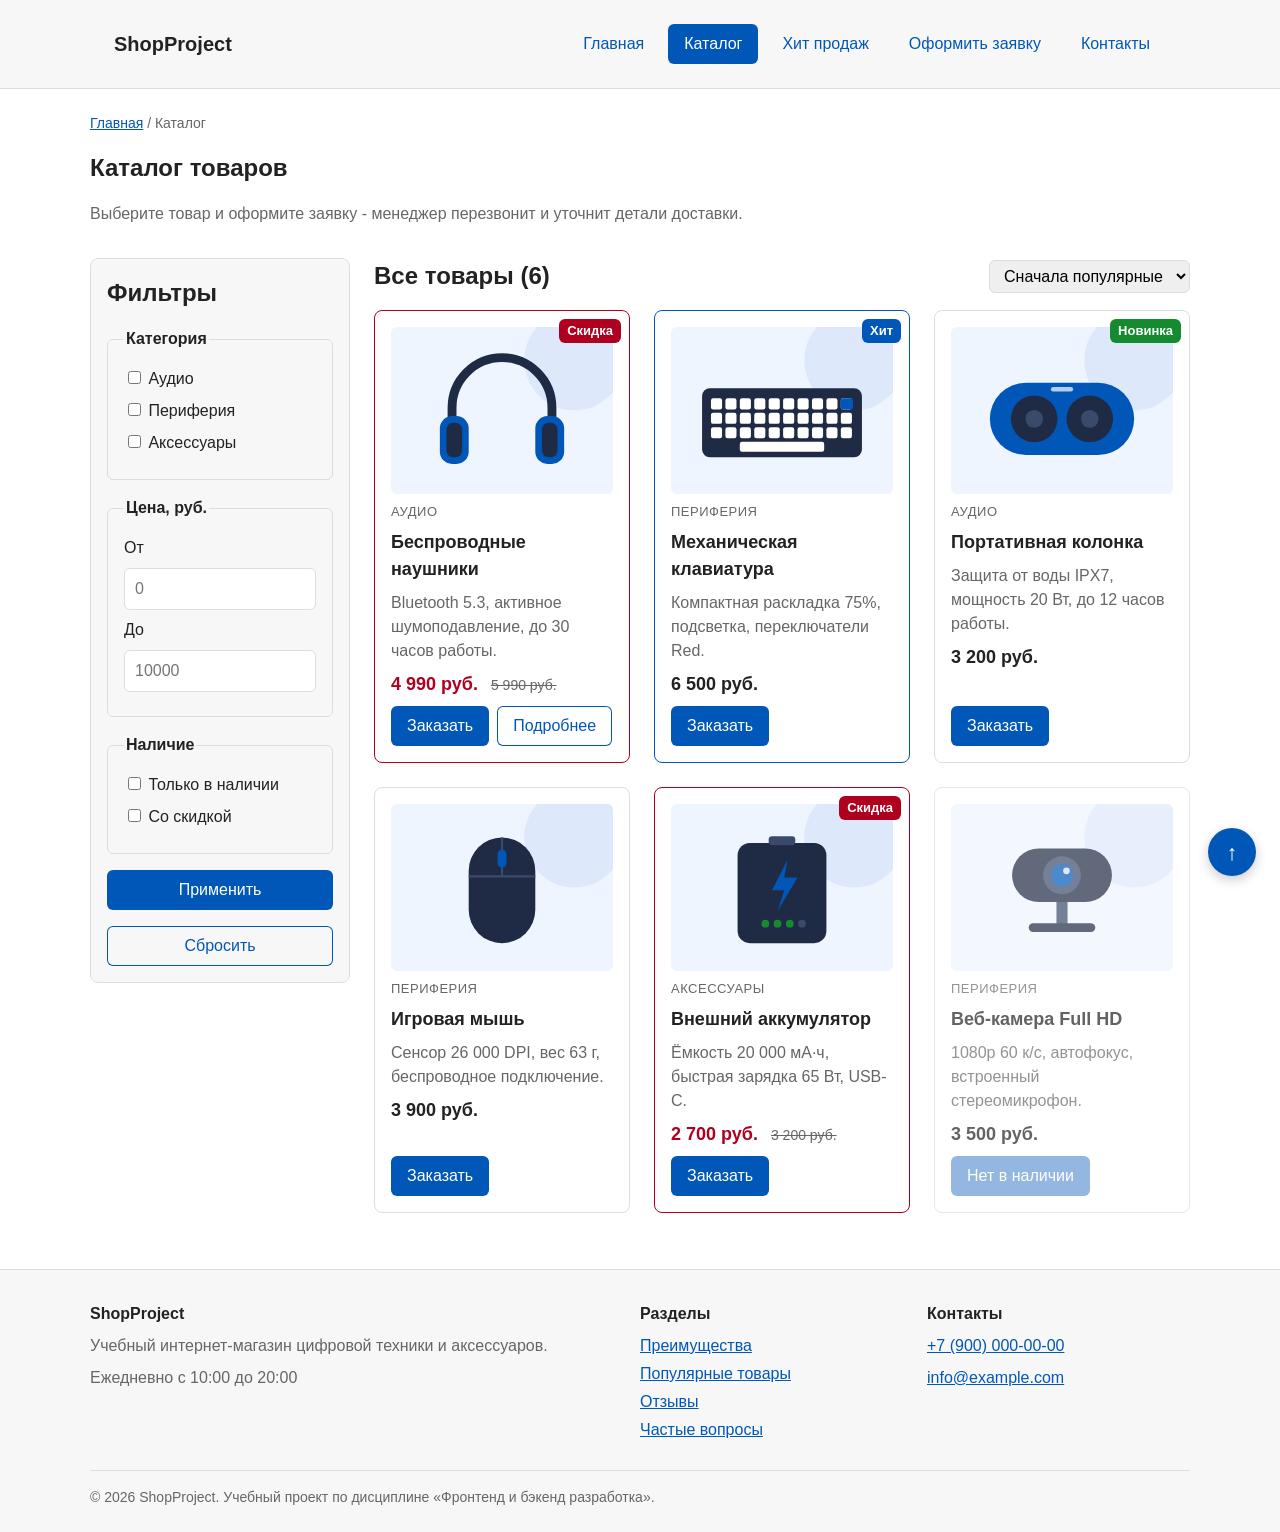
==== commit 40c38e58: "feat: add product and order pages, table, badges, sticky header and back-to-top button" ====
--- a/catalog.html
+++ b/catalog.html
@@ -1,41 +1,23 @@
 <!DOCTYPE html>
-<!-- Язык страницы - русский -->
 <html lang="ru">
-<!-- head - служебная информация о странице, на экране не видна -->
 <head>
-  <!-- Кодировка UTF-8, чтобы правильно отображались русские буквы -->
   <meta charset="UTF-8">
-  <!-- Ширина страницы равна ширине экрана устройства -->
   <meta name="viewport" content="width=device-width, initial-scale=1.0">
-  <!-- Краткое описание страницы для поисковиков -->
   <meta name="description" content="Каталог ShopProject: наушники, клавиатуры, мыши, колонки, аккумуляторы и веб-камеры с ценами и фильтрами.">
-  <!-- Open Graph: как выглядит ссылка на сайт в мессенджерах -->
   <meta property="og:type" content="website">
-  <!-- Заголовок для превью ссылки -->
   <meta property="og:title" content="Каталог товаров — ShopProject">
-  <!-- Описание для превью ссылки -->
   <meta property="og:description" content="Каталог ShopProject: наушники, клавиатуры, мыши, колонки, аккумуляторы и веб-камеры с ценами и фильтрами.">
-  <!-- Картинка для превью ссылки -->
   <meta property="og:image" content="https://marni52.github.io/kr1-html-css-shop/images/preview.jpg">
-  <!-- Название вкладки браузера (у каждой страницы своё) -->
   <title>Каталог товаров — ShopProject</title>
-  <!-- Иконка сайта во вкладке -->
   <link rel="icon" href="images/favicon.svg" type="image/svg+xml">
-  <!-- Подключение общего файла стилей -->
   <link rel="stylesheet" href="css/style.css">
 </head>
-<!-- body - всё, что видно на экране -->
 <body>
-  <!-- Шапка сайта; класс site-header делает её «липкой» (position: sticky) -->
   <header class="site-header">
-    <!-- Внутренний контейнер: логотип и меню в одну строку через Flexbox -->
     <div class="site-header__inner">
-      <!-- Логотип - ссылка на главную страницу -->
       <a class="site-header__logo" href="index.html">ShopProject</a>
 
-      <!-- Основное меню; aria-label объясняет назначение блока экранному диктору -->
       <nav class="site-nav" aria-label="Основная навигация">
-        <!-- Список пунктов меню; у текущей страницы модификатор site-nav__link--active и aria-current="page" -->
         <ul class="site-nav__list">
         <li class="site-nav__item"><a class="site-nav__link" href="index.html">Главная</a></li>
         <li class="site-nav__item"><a class="site-nav__link site-nav__link--active" href="catalog.html" aria-current="page">Каталог</a></li>
@@ -47,81 +29,51 @@
     </div>
   </header>
 
-  <!-- Основное содержимое страницы -->
   <main>
-    <!-- Хлебные крошки: путь от главной до текущей страницы -->
     <nav class="breadcrumbs" aria-label="Хлебные крошки">
-      <!-- Ссылки на страницы выше по уровню -->
       <a class="breadcrumbs__link" href="index.html">Главная</a>
-      <!-- Текущая страница - не ссылка, а span -->
       <span class="breadcrumbs__current">Каталог</span>
     </nav>
 
-    <!-- Заголовок страницы -->
     <section class="section">
-      <!-- h1 - главный заголовок страницы -->
       <h1 class="section__title">Каталог товаров</h1>
-      <!-- Описание каталога -->
       <p class="section__text">Выберите товар и оформите заявку - менеджер перезвонит и уточнит детали доставки.</p>
     </section>
 
-    <!-- Макет каталога через Grid: grid-template-areas "filters products" -->
     <section class="catalog-layout">
-      <!-- Боковая колонка с фильтрами; position: sticky - прилипает при прокрутке -->
       <aside class="catalog-filters">
-        <!-- Заголовок фильтров -->
         <h2 class="catalog-filters__title">Фильтры</h2>
 
-        <!-- Форма фильтров (пока статическая разметка); method="get" - параметры попадут в адрес -->
         <form class="filters-form" action="#" method="get">
-          <!-- fieldset группирует связанные поля -->
           <fieldset class="filters-form__group">
-            <!-- legend - заголовок группы -->
             <legend class="filters-form__legend">Категория</legend>
-            <!-- Флажки категорий; input внутри label -->
             <label class="filters-form__label"><input class="filters-form__checkbox" type="checkbox" name="category" value="audio"> Аудио</label>
             <label class="filters-form__label"><input class="filters-form__checkbox" type="checkbox" name="category" value="peripherals"> Периферия</label>
             <label class="filters-form__label"><input class="filters-form__checkbox" type="checkbox" name="category" value="accessories"> Аксессуары</label>
           </fieldset>
 
-          <!-- Группа «Цена» -->
           <fieldset class="filters-form__group">
-            <!-- Заголовок группы -->
             <legend class="filters-form__legend">Цена, руб.</legend>
-            <!-- Подпись и поле «от» -->
             <label class="filters-form__label" for="price-from">От</label>
-            <!-- type="number" - только числа, min="0" - не меньше нуля -->
             <input class="filters-form__input" id="price-from" name="price-from" type="number" min="0" placeholder="0">
-            <!-- Подпись и поле «до» -->
             <label class="filters-form__label" for="price-to">До</label>
-            <!-- Поле «до» -->
             <input class="filters-form__input" id="price-to" name="price-to" type="number" min="0" placeholder="10000">
           </fieldset>
 
-          <!-- Группа «Наличие» -->
           <fieldset class="filters-form__group">
-            <!-- Заголовок группы -->
             <legend class="filters-form__legend">Наличие</legend>
-            <!-- Флажок «только в наличии» -->
             <label class="filters-form__label"><input class="filters-form__checkbox" type="checkbox" name="in-stock" value="1"> Только в наличии</label>
-            <!-- Флажок «со скидкой» -->
             <label class="filters-form__label"><input class="filters-form__checkbox" type="checkbox" name="sale" value="1"> Со скидкой</label>
           </fieldset>
 
-          <!-- Кнопка применения фильтров -->
           <button class="button button--primary" type="submit">Применить</button>
-          <!-- type="reset" - сбрасывает все поля формы -->
           <button class="button button--secondary" type="reset">Сбросить</button>
         </form>
       </aside>
 
-      <!-- Правая колонка со списком товаров -->
       <section class="catalog-products">
-        <!-- Заголовок и сортировка в одну строку (Flexbox) -->
         <div class="catalog-products__header">
-          <!-- Заголовок списка -->
           <h2 class="catalog-products__title">Все товары (6)</h2>
-          <!-- Подпись для списка сортировки, видна только экранному диктору через aria-label -->
           <select class="catalog-products__sort" name="sort" aria-label="Сортировка">
             <option value="popular">Сначала популярные</option>
             <option value="cheap">Сначала дешёвые</option>
@@ -129,128 +81,74 @@
           </select>
         </div>
 
-        <!-- Сетка карточек товаров -->
         <div class="products-grid">
-          <!-- Карточка товара: блок product-card с модификатором product-card--discount -->
           <article class="product-card product-card--discount">
-            <!-- Бейдж «Скидка»: position: absolute в правом верхнем углу карточки -->
             <span class="product-card__badge product-card__badge--sale">Скидка</span>
-            <!-- Картинка товара; alt - описание для тех, у кого картинка не загрузилась -->
             <img class="product-card__image" src="images/products/headphones.svg" alt="Беспроводные наушники" width="400" height="300" loading="lazy">
-            <!-- Категория товара -->
             <p class="product-card__category">Аудио</p>
-            <!-- Название товара - ссылка на страницу товара -->
             <h3 class="product-card__title"><a class="product-card__link" href="product.html">Беспроводные наушники</a></h3>
-            <!-- Краткое описание -->
             <p class="product-card__description">Bluetooth 5.3, активное шумоподавление, до 30 часов работы.</p>
-            <!-- Цена; старая цена перечёркнута (del - удалённый текст) -->
             <p class="product-card__price">4 990 руб. <del class="product-card__old-price">5 990 руб.</del></p>
-            <!-- Кнопки карточки, прижаты к низу (margin-top: auto) -->
             <div class="product-card__actions">
-              <!-- Ссылка на страницу заявки; ?product= передаёт выбранный товар -->
               <a class="button button--primary product-card__button" href="order.html?product=headphones">Заказать</a>
-              <!-- Ссылка на подробную страницу товара -->
               <a class="button button--secondary product-card__button" href="product.html">Подробнее</a>
             </div>
           </article>
 
-          <!-- Карточка товара: блок product-card с модификатором product-card--featured -->
           <article class="product-card product-card--featured">
-            <!-- Бейдж «Хит»: position: absolute в правом верхнем углу карточки -->
             <span class="product-card__badge product-card__badge--hit">Хит</span>
-            <!-- Картинка товара; alt - описание для тех, у кого картинка не загрузилась -->
             <img class="product-card__image" src="images/products/keyboard.svg" alt="Механическая клавиатура" width="400" height="300" loading="lazy">
-            <!-- Категория товара -->
             <p class="product-card__category">Периферия</p>
-            <!-- Название товара -->
             <h3 class="product-card__title">Механическая клавиатура</h3>
-            <!-- Краткое описание -->
             <p class="product-card__description">Компактная раскладка 75%, подсветка, переключатели Red.</p>
-            <!-- Цена -->
             <p class="product-card__price">6 500 руб.</p>
-            <!-- Кнопки карточки, прижаты к низу (margin-top: auto) -->
             <div class="product-card__actions">
-              <!-- Ссылка на страницу заявки; ?product= передаёт выбранный товар -->
               <a class="button button--primary product-card__button" href="order.html?product=keyboard">Заказать</a>
             </div>
           </article>
 
-          <!-- Карточка товара: блок product-card -->
           <article class="product-card">
-            <!-- Бейдж «Новинка»: position: absolute в правом верхнем углу карточки -->
             <span class="product-card__badge product-card__badge--new">Новинка</span>
-            <!-- Картинка товара; alt - описание для тех, у кого картинка не загрузилась -->
             <img class="product-card__image" src="images/products/speaker.svg" alt="Портативная колонка" width="400" height="300" loading="lazy">
-            <!-- Категория товара -->
             <p class="product-card__category">Аудио</p>
-            <!-- Название товара -->
             <h3 class="product-card__title">Портативная колонка</h3>
-            <!-- Краткое описание -->
             <p class="product-card__description">Защита от воды IPX7, мощность 20 Вт, до 12 часов работы.</p>
-            <!-- Цена -->
             <p class="product-card__price">3 200 руб.</p>
-            <!-- Кнопки карточки, прижаты к низу (margin-top: auto) -->
             <div class="product-card__actions">
-              <!-- Ссылка на страницу заявки; ?product= передаёт выбранный товар -->
               <a class="button button--primary product-card__button" href="order.html?product=speaker">Заказать</a>
             </div>
           </article>
 
-          <!-- Карточка товара: блок product-card -->
           <article class="product-card">
-            <!-- Картинка товара; alt - описание для тех, у кого картинка не загрузилась -->
             <img class="product-card__image" src="images/products/mouse.svg" alt="Игровая мышь" width="400" height="300" loading="lazy">
-            <!-- Категория товара -->
             <p class="product-card__category">Периферия</p>
-            <!-- Название товара -->
             <h3 class="product-card__title">Игровая мышь</h3>
-            <!-- Краткое описание -->
             <p class="product-card__description">Сенсор 26 000 DPI, вес 63 г, беспроводное подключение.</p>
-            <!-- Цена -->
             <p class="product-card__price">3 900 руб.</p>
-            <!-- Кнопки карточки, прижаты к низу (margin-top: auto) -->
             <div class="product-card__actions">
-              <!-- Ссылка на страницу заявки; ?product= передаёт выбранный товар -->
               <a class="button button--primary product-card__button" href="order.html?product=mouse">Заказать</a>
             </div>
           </article>
 
-          <!-- Карточка товара: блок product-card с модификатором product-card--discount -->
           <article class="product-card product-card--discount">
-            <!-- Бейдж «Скидка»: position: absolute в правом верхнем углу карточки -->
             <span class="product-card__badge product-card__badge--sale">Скидка</span>
-            <!-- Картинка товара; alt - описание для тех, у кого картинка не загрузилась -->
             <img class="product-card__image" src="images/products/powerbank.svg" alt="Внешний аккумулятор" width="400" height="300" loading="lazy">
-            <!-- Категория товара -->
             <p class="product-card__category">Аксессуары</p>
-            <!-- Название товара -->
             <h3 class="product-card__title">Внешний аккумулятор</h3>
-            <!-- Краткое описание -->
             <p class="product-card__description">Ёмкость 20 000 мА·ч, быстрая зарядка 65 Вт, USB-C.</p>
-            <!-- Цена; старая цена перечёркнута (del - удалённый текст) -->
             <p class="product-card__price">2 700 руб. <del class="product-card__old-price">3 200 руб.</del></p>
-            <!-- Кнопки карточки, прижаты к низу (margin-top: auto) -->
             <div class="product-card__actions">
-              <!-- Ссылка на страницу заявки; ?product= передаёт выбранный товар -->
               <a class="button button--primary product-card__button" href="order.html?product=powerbank">Заказать</a>
             </div>
           </article>
 
-          <!-- Карточка товара: блок product-card с модификатором product-card--out-of-stock -->
           <article class="product-card product-card--out-of-stock">
-            <!-- Картинка товара; alt - описание для тех, у кого картинка не загрузилась -->
             <img class="product-card__image" src="images/products/webcam.svg" alt="Веб-камера Full HD" width="400" height="300" loading="lazy">
-            <!-- Категория товара -->
             <p class="product-card__category">Периферия</p>
-            <!-- Название товара -->
             <h3 class="product-card__title">Веб-камера Full HD</h3>
-            <!-- Краткое описание -->
             <p class="product-card__description">1080p 60 к/с, автофокус, встроенный стереомикрофон.</p>
-            <!-- Цена -->
             <p class="product-card__price">3 500 руб.</p>
-            <!-- Кнопки карточки, прижаты к низу (margin-top: auto) -->
             <div class="product-card__actions">
-              <!-- Товара нет: кнопка отключена атрибутом disabled -->
               <button class="button button--primary product-card__button" type="button" disabled>Нет в наличии</button>
             </div>
           </article>
@@ -259,25 +157,16 @@
     </section>
   </main>
 
-  <!-- Подвал сайта; id="contacts" - цель якорной ссылки index.html#contacts -->
   <footer class="site-footer" id="contacts">
-    <!-- Три колонки подвала через Grid -->
     <div class="site-footer__inner">
-      <!-- Колонка «О магазине» -->
       <section class="site-footer__column">
-        <!-- Заголовок колонки -->
         <h2 class="site-footer__title">ShopProject</h2>
-        <!-- Описание магазина -->
         <p class="site-footer__text">Учебный интернет-магазин цифровой техники и аксессуаров.</p>
-        <!-- Режим работы -->
         <p class="site-footer__text">Ежедневно с 10:00 до 20:00</p>
       </section>
 
-      <!-- Колонка с навигацией по разделам главной страницы -->
       <nav class="site-footer__column" aria-label="Разделы сайта">
-        <!-- Заголовок колонки -->
         <h2 class="site-footer__title">Разделы</h2>
-        <!-- Список якорных ссылок на разделы главной -->
         <ul class="site-footer__list">
           <li class="site-footer__item"><a href="index.html#advantages">Преимущества</a></li>
           <li class="site-footer__item"><a href="index.html#popular">Популярные товары</a></li>
@@ -286,22 +175,16 @@
         </ul>
       </nav>
 
-      <!-- Колонка с контактами -->
       <section class="site-footer__column">
-        <!-- Заголовок колонки -->
         <h2 class="site-footer__title">Контакты</h2>
-        <!-- Телефон: tel: открывает звонок на телефоне -->
         <p class="site-footer__text"><a href="tel:+79000000000">+7 (900) 000-00-00</a></p>
-        <!-- Почта: mailto: открывает почтовую программу -->
         <p class="site-footer__text"><a href="mailto:info@example.com">info@example.com</a></p>
       </section>
     </div>
 
-    <!-- Строка с копирайтом; &copy; - значок © -->
     <p class="site-footer__copyright">&copy; 2026 ShopProject. Учебный проект по дисциплине «Фронтенд и бэкенд разработка».</p>
   </footer>
 
-  <!-- Кнопка «Наверх»: position: fixed держит её в правом нижнем углу окна; #top - начало страницы -->
   <a class="back-to-top" href="#top" aria-label="Наверх">&uarr;</a>
 </body>
 </html>
--- a/css/style.css
+++ b/css/style.css
@@ -12,93 +12,89 @@
    1. Переменные проекта
    ========================================================= */
 
-:root { /* :root - корневой элемент html, здесь хранятся переменные */
-  /* Цвета */
-  --color-bg: #ffffff; /* фон страницы */
-  --color-text: #222222; /* основной цвет текста */
-  --color-muted: #666666; /* приглушённый текст: описания, подсказки */
-  --color-primary: #0057b8; /* фирменный синий цвет: кнопки, ссылки */
-  --color-primary-dark: #003f86; /* тёмный синий для наведения */
-  --color-border: #dddddd; /* цвет рамок */
-  --color-surface: #f7f7f7; /* серый фон шапки, подвала, фильтров */
-  --color-surface-accent: #eef5ff; /* голубой фон hero-блока */
-  --color-danger: #b00020; /* красный: ошибки и скидки */
-  --color-danger-bg: #fff5f6; /* светло-красный фон поля с ошибкой */
-  --color-success: #168a2f; /* зелёный: успешная отправка, наличие */
-  --color-success-bg: #eefaf0; /* светло-зелёный фон сообщения об успехе */
-  --color-warning: #f2a900; /* жёлтый: звёзды рейтинга */
-  --color-white: #ffffff; /* белый текст на цветных кнопках */
-  --color-backdrop: rgba(0, 0, 0, 0.5); /* полупрозрачное затемнение за модальным окном */
-
-  /* Отступы - единая шкала */
-  --space-xs: 4px; /* очень маленький отступ */
-  --space-sm: 8px; /* маленький отступ */
-  --space-md: 16px; /* средний отступ */
-  --space-lg: 24px; /* большой отступ */
-  --space-xl: 32px; /* очень большой отступ */
-
-  /* Скругления углов */
-  --radius-sm: 6px; /* кнопки и поля */
-  --radius-md: 8px; /* карточки */
-  --radius-lg: 12px; /* крупные блоки и модальное окно */
-
-  /* Размеры */
-  --container-width: 1100px; /* максимальная ширина содержимого */
-  --header-height: 88px; /* высота шапки, нужна для sticky-фильтра */
-  --focus-ring: 2px solid var(--color-primary); /* рамка фокуса для клавиатуры */
-
-  /* Слои (z-index) */
-  --z-header: 10; /* шапка выше содержимого страницы */
-  --z-back-to-top: 20; /* кнопка «Наверх» выше шапки */
+:root {
+
+  --color-bg: #ffffff;
+  --color-text: #222222;
+  --color-muted: #666666;
+  --color-primary: #0057b8;
+  --color-primary-dark: #003f86;
+  --color-border: #dddddd;
+  --color-surface: #f7f7f7;
+  --color-surface-accent: #eef5ff;
+  --color-danger: #b00020;
+  --color-danger-bg: #fff5f6;
+  --color-success: #168a2f;
+  --color-success-bg: #eefaf0;
+  --color-warning: #f2a900;
+  --color-white: #ffffff;
+  --color-backdrop: rgba(0, 0, 0, 0.5);
+
+  --space-xs: 4px;
+  --space-sm: 8px;
+  --space-md: 16px;
+  --space-lg: 24px;
+  --space-xl: 32px;
+
+  --radius-sm: 6px;
+  --radius-md: 8px;
+  --radius-lg: 12px;
+
+  --container-width: 1100px;
+  --header-height: 88px;
+  --focus-ring: 2px solid var(--color-primary);
+
+  --z-header: 10;
+  --z-back-to-top: 20;
 }
 
 /* =========================================================
    2. Базовые стили
    ========================================================= */
 
-* { /* * - универсальный селектор, все элементы */
-  box-sizing: border-box; /* width включает padding и border */
+* {
+  box-sizing: border-box;
 }
 
 html {
-  scroll-behavior: smooth; /* плавная прокрутка к якорям */
-  scroll-padding-top: calc(var(--header-height) + var(--space-md)); /* якорь не прячется под sticky-шапкой */
+  scroll-behavior: smooth;
+  scroll-padding-top: calc(var(--header-height) + var(--space-md));
 }
 
 body {
-  margin: 0; /* убираем стандартный отступ браузера */
-  font-family: Arial, sans-serif; /* основной шрифт сайта */
-  line-height: 1.5; /* межстрочный интервал для читаемости */
-  color: var(--color-text); /* цвет текста из переменной */
-  background-color: var(--color-bg); /* цвет фона из переменной */
+  margin: 0;
+  font-family: Arial, sans-serif;
+  line-height: 1.5;
+  color: var(--color-text);
+  background-color: var(--color-bg);
 }
 
 main {
-  padding: var(--space-lg); /* отступ основного содержимого от краёв окна */
+  padding: var(--space-lg);
 }
 
 img {
-  display: block; /* убираем пустое место под картинкой */
-  max-width: 100%; /* картинка не выходит за пределы родителя */
-  height: auto; /* высота меняется пропорционально ширине */
+  display: block;
+  max-width: 100%;
+  height: auto;
 }
 
 a {
-  color: var(--color-primary); /* цвет ссылок */
+  color: var(--color-primary);
 }
 
 a:hover {
-  color: var(--color-primary-dark); /* ссылка темнеет при наведении */
+  color: var(--color-primary-dark);
 }
 
 a:focus-visible {
-  outline: var(--focus-ring); /* видимая рамка при переходе клавишей Tab */
-  outline-offset: 3px; /* рамка отодвинута от текста */
-}
-
-:target { /* элемент, к которому перешли по якорю (#popular и т.п.) */
-  outline: 2px dashed var(--color-primary); /* пунктирная рамка показывает, куда перешли */
-  outline-offset: 4px; /* рамка чуть дальше от блока */
+  outline: var(--focus-ring);
+  outline-offset: 3px;
+}
+
+:target {
+  outline: 2px dashed var(--color-primary);
+  outline-offset: 4px;
 }
 
 /* =========================================================
@@ -106,55 +102,55 @@
    ========================================================= */
 
 .button {
-  display: inline-block; /* кнопка в строку, но с внутренними отступами */
-  padding: var(--space-sm) var(--space-md); /* внутренние отступы: 8px сверху/снизу, 16px слева/справа */
-  font: inherit; /* шрифт как у страницы, а не системный */
-  text-align: center; /* текст по центру кнопки */
-  text-decoration: none; /* у ссылки-кнопки нет подчёркивания */
-  border: none; /* убираем стандартную рамку button */
-  border-radius: var(--radius-sm); /* скругление углов */
-  cursor: pointer; /* курсор-рука при наведении */
-}
-
-.button--primary { /* модификатор: основная синяя кнопка */
-  color: var(--color-white); /* белый текст */
-  background-color: var(--color-primary); /* синий фон */
+  display: inline-block;
+  padding: var(--space-sm) var(--space-md);
+  font: inherit;
+  text-align: center;
+  text-decoration: none;
+  border: none;
+  border-radius: var(--radius-sm);
+  cursor: pointer;
+}
+
+.button--primary {
+  color: var(--color-white);
+  background-color: var(--color-primary);
 }
 
 .button--primary:hover {
-  color: var(--color-white); /* текст остаётся белым */
-  background-color: var(--color-primary-dark); /* фон темнеет при наведении */
-}
-
-.button--secondary { /* модификатор: второстепенная кнопка с рамкой */
-  color: var(--color-primary); /* синий текст */
-  background-color: transparent; /* прозрачный фон */
-  box-shadow: inset 0 0 0 1px var(--color-primary); /* рамка тенью, чтобы размер не менялся */
+  color: var(--color-white);
+  background-color: var(--color-primary-dark);
+}
+
+.button--secondary {
+  color: var(--color-primary);
+  background-color: transparent;
+  box-shadow: inset 0 0 0 1px var(--color-primary);
 }
 
 .button--secondary:hover {
-  color: var(--color-white); /* текст белеет */
-  background-color: var(--color-primary); /* фон закрашивается синим */
-}
-
-.button--large { /* модификатор: увеличенная кнопка */
-  padding: 12px var(--space-lg); /* больше внутренние отступы */
-  font-size: 18px; /* крупнее текст */
+  color: var(--color-white);
+  background-color: var(--color-primary);
+}
+
+.button--large {
+  padding: 12px var(--space-lg);
+  font-size: 18px;
 }
 
 .button:active {
-  transform: translateY(1px); /* кнопка «нажимается» вниз на 1px */
+  transform: translateY(1px);
 }
 
 .button:focus-visible {
-  outline: var(--focus-ring); /* рамка фокуса для клавиатуры */
-  outline-offset: 3px; /* отступ рамки от кнопки */
+  outline: var(--focus-ring);
+  outline-offset: 3px;
 }
 
 .button:disabled,
-.button--disabled { /* недоступная кнопка */
-  opacity: 0.6; /* кнопка бледнее */
-  cursor: not-allowed; /* курсор «запрещено» */
+.button--disabled {
+  opacity: 0.6;
+  cursor: not-allowed;
 }
 
 /* =========================================================
@@ -162,110 +158,110 @@
    ========================================================= */
 
 .site-header {
-  position: sticky; /* шапка прилипает к верху окна при прокрутке */
-  top: 0; /* прилипает к самому верху */
-  z-index: var(--z-header); /* шапка поверх карточек и другого содержимого */
-  background-color: var(--color-surface); /* серый фон, чтобы под шапкой не просвечивал текст */
-  border-bottom: 1px solid var(--color-border); /* линия под шапкой */
+  position: sticky;
+  top: 0;
+  z-index: var(--z-header);
+  background-color: var(--color-surface);
+  border-bottom: 1px solid var(--color-border);
 }
 
 .site-header__inner {
-  display: flex; /* логотип и меню в одну строку */
-  flex-wrap: wrap; /* меню переносится, если не хватает места */
-  justify-content: space-between; /* логотип слева, меню справа */
-  align-items: center; /* выравнивание по вертикали по центру */
-  gap: var(--space-md); /* расстояние между логотипом и меню */
-  max-width: var(--container-width); /* ширина не больше контейнера */
-  margin: 0 auto; /* контейнер по центру страницы */
-  padding: var(--space-lg); /* внутренние отступы шапки */
+  display: flex;
+  flex-wrap: wrap;
+  justify-content: space-between;
+  align-items: center;
+  gap: var(--space-md);
+  max-width: var(--container-width);
+  margin: 0 auto;
+  padding: var(--space-lg);
 }
 
 .site-header__logo {
-  font-size: 20px; /* размер текста логотипа */
-  font-weight: 700; /* жирный логотип */
-  color: var(--color-text); /* тёмный цвет */
-  text-decoration: none; /* без подчёркивания */
+  font-size: 20px;
+  font-weight: 700;
+  color: var(--color-text);
+  text-decoration: none;
 }
 
 .site-header__logo:hover {
-  color: var(--color-primary); /* при наведении логотип синеет */
+  color: var(--color-primary);
 }
 
 .site-nav__list {
-  display: flex; /* пункты меню в строку */
-  flex-wrap: wrap; /* перенос пунктов на новую строку */
-  justify-content: center; /* пункты по центру */
-  align-items: center; /* по вертикали по центру */
-  gap: var(--space-sm); /* расстояние между пунктами */
-  margin: 0; /* убираем стандартный отступ списка */
-  padding: 0; /* убираем стандартный отступ слева у ul */
-  list-style: none; /* убираем маркеры списка */
+  display: flex;
+  flex-wrap: wrap;
+  justify-content: center;
+  align-items: center;
+  gap: var(--space-sm);
+  margin: 0;
+  padding: 0;
+  list-style: none;
 }
 
 .site-nav__link {
-  display: inline-block; /* чтобы у ссылки работали padding */
-  padding: var(--space-sm) var(--space-md); /* увеличиваем область клика */
-  color: var(--color-primary); /* синий текст */
-  text-decoration: none; /* без подчёркивания */
-  border-radius: var(--radius-sm); /* скругление фона при наведении */
+  display: inline-block;
+  padding: var(--space-sm) var(--space-md);
+  color: var(--color-primary);
+  text-decoration: none;
+  border-radius: var(--radius-sm);
 }
 
 .site-nav__link:hover {
-  color: var(--color-white); /* белый текст при наведении */
-  background-color: var(--color-primary); /* синий фон при наведении */
+  color: var(--color-white);
+  background-color: var(--color-primary);
 }
 
 .site-nav__link:focus-visible {
-  outline: var(--focus-ring); /* рамка фокуса */
-  outline-offset: 3px; /* отступ рамки */
-}
-
-.site-nav__link--active { /* модификатор: ссылка на текущую страницу */
-  color: var(--color-white); /* белый текст */
-  background-color: var(--color-primary); /* выделена синим фоном */
+  outline: var(--focus-ring);
+  outline-offset: 3px;
+}
+
+.site-nav__link--active {
+  color: var(--color-white);
+  background-color: var(--color-primary);
 }
 
 .site-footer {
-  padding: var(--space-xl) var(--space-lg) var(--space-lg); /* отступы подвала */
-  background-color: var(--color-surface); /* серый фон */
-  border-top: 1px solid var(--color-border); /* линия над подвалом */
+  padding: var(--space-xl) var(--space-lg) var(--space-lg);
+  background-color: var(--color-surface);
+  border-top: 1px solid var(--color-border);
 }
 
 .site-footer__inner {
-  display: grid; /* колонки подвала через Grid */
-  grid-template-columns: 2fr 1fr 1fr; /* первая колонка в 2 раза шире */
-  gap: var(--space-lg); /* расстояние между колонками */
-  max-width: var(--container-width); /* ширина как у контейнера */
-  margin: 0 auto; /* по центру */
+  display: grid;
+  grid-template-columns: 2fr 1fr 1fr;
+  gap: var(--space-lg);
+  max-width: var(--container-width);
+  margin: 0 auto;
 }
 
 .site-footer__title {
-  margin: 0 0 var(--space-sm); /* отступ только снизу */
-  font-size: 16px; /* размер заголовка колонки */
+  margin: 0 0 var(--space-sm);
+  font-size: 16px;
 }
 
 .site-footer__text {
-  margin: 0 0 var(--space-sm); /* отступ снизу между строками */
-  color: var(--color-muted); /* серый текст */
+  margin: 0 0 var(--space-sm);
+  color: var(--color-muted);
 }
 
 .site-footer__list {
-  margin: 0; /* без внешних отступов */
-  padding: 0; /* без отступа слева */
-  list-style: none; /* без маркеров */
+  margin: 0;
+  padding: 0;
+  list-style: none;
 }
 
 .site-footer__item {
-  margin-bottom: var(--space-xs); /* расстояние между пунктами */
+  margin-bottom: var(--space-xs);
 }
 
 .site-footer__copyright {
-  max-width: var(--container-width); /* ширина как у контейнера */
-  margin: var(--space-lg) auto 0; /* отступ сверху, по центру */
-  padding-top: var(--space-md); /* отступ от линии */
-  border-top: 1px solid var(--color-border); /* линия над копирайтом */
-  font-size: 14px; /* мелкий текст */
-  color: var(--color-muted); /* серый цвет */
+  max-width: var(--container-width);
+  margin: var(--space-lg) auto 0;
+  padding-top: var(--space-md);
+  border-top: 1px solid var(--color-border);
+  font-size: 14px;
+  color: var(--color-muted);
 }
 
 /* =========================================================
@@ -273,160 +269,160 @@
    ========================================================= */
 
 .breadcrumbs {
-  max-width: var(--container-width); /* ширина как у контейнера */
-  margin: 0 auto var(--space-md); /* по центру, отступ снизу */
-  font-size: 14px; /* мелкий шрифт */
-  color: var(--color-muted); /* серый цвет */
+  max-width: var(--container-width);
+  margin: 0 auto var(--space-md);
+  font-size: 14px;
+  color: var(--color-muted);
 }
 
 .breadcrumbs__link {
-  color: var(--color-primary); /* ссылки синие */
-}
-
-.breadcrumbs__current::before { /* ::before добавляет текст перед элементом */
-  content: " / "; /* разделитель между пунктами */
-  color: var(--color-muted); /* серый разделитель */
-}
-
-.breadcrumbs__link + .breadcrumbs__link::before { /* разделитель между двумя ссылками подряд */
-  content: " / "; /* такой же разделитель */
-  color: var(--color-muted); /* серый цвет */
+  color: var(--color-primary);
+}
+
+.breadcrumbs__current::before {
+  content: " / ";
+  color: var(--color-muted);
+}
+
+.breadcrumbs__link + .breadcrumbs__link::before {
+  content: " / ";
+  color: var(--color-muted);
 }
 
 .hero {
-  display: grid; /* текст и картинка в две колонки */
-  grid-template-columns: 3fr 2fr; /* текст шире картинки */
-  align-items: center; /* по вертикали по центру */
-  gap: var(--space-xl); /* расстояние между колонками */
-  max-width: var(--container-width); /* ширина контейнера */
-  margin: 0 auto var(--space-xl); /* по центру, отступ снизу */
-  padding: var(--space-xl); /* внутренние отступы */
-  background-color: var(--color-surface-accent); /* голубой фон */
-  border-radius: var(--radius-lg); /* скруглённые углы */
+  display: grid;
+  grid-template-columns: 3fr 2fr;
+  align-items: center;
+  gap: var(--space-xl);
+  max-width: var(--container-width);
+  margin: 0 auto var(--space-xl);
+  padding: var(--space-xl);
+  background-color: var(--color-surface-accent);
+  border-radius: var(--radius-lg);
 }
 
 .hero__title {
-  margin: 0 0 var(--space-md); /* отступ только снизу */
-  font-size: 36px; /* крупный заголовок */
-  line-height: 1.2; /* плотнее строки у заголовка */
+  margin: 0 0 var(--space-md);
+  font-size: 36px;
+  line-height: 1.2;
 }
 
 .hero__text {
-  margin: 0 0 var(--space-lg); /* отступ снизу до кнопок */
-  font-size: 18px; /* текст крупнее обычного */
+  margin: 0 0 var(--space-lg);
+  font-size: 18px;
 }
 
 .hero__actions {
-  display: flex; /* кнопки в строку */
-  flex-wrap: wrap; /* перенос кнопок на узком экране */
-  gap: var(--space-md); /* расстояние между кнопками */
+  display: flex;
+  flex-wrap: wrap;
+  gap: var(--space-md);
 }
 
 .hero__image {
-  border-radius: var(--radius-lg); /* скругление картинки */
+  border-radius: var(--radius-lg);
 }
 
 .section {
-  max-width: var(--container-width); /* ширина контейнера */
-  margin: 0 auto var(--space-xl); /* по центру, отступ снизу */
+  max-width: var(--container-width);
+  margin: 0 auto var(--space-xl);
 }
 
 .section__title {
-  margin: 0 0 var(--space-md); /* отступ под заголовком */
+  margin: 0 0 var(--space-md);
 }
 
 .section__text {
-  margin: 0 0 var(--space-md); /* отступ под абзацем */
-  color: var(--color-muted); /* серый текст */
+  margin: 0 0 var(--space-md);
+  color: var(--color-muted);
 }
 
 .advantages-list {
-  display: grid; /* преимущества сеткой */
-  grid-template-columns: repeat(4, 1fr); /* 4 равные колонки */
-  gap: var(--space-lg); /* расстояние между ячейками */
-  margin: 0; /* без отступов списка */
-  padding: 0; /* без отступа слева */
-  list-style: none; /* без маркеров */
+  display: grid;
+  grid-template-columns: repeat(4, 1fr);
+  gap: var(--space-lg);
+  margin: 0;
+  padding: 0;
+  list-style: none;
 }
 
 .advantages-list__item {
-  padding: var(--space-md); /* внутренний отступ */
-  border: 1px solid var(--color-border); /* рамка */
-  border-radius: var(--radius-md); /* скругление */
+  padding: var(--space-md);
+  border: 1px solid var(--color-border);
+  border-radius: var(--radius-md);
 }
 
 .advantages-list__icon {
-  display: block; /* иконка на отдельной строке */
-  margin-bottom: var(--space-sm); /* отступ под иконкой */
-  font-size: 28px; /* размер эмодзи-иконки */
+  display: block;
+  margin-bottom: var(--space-sm);
+  font-size: 28px;
 }
 
 .advantages-list__title {
-  display: block; /* заголовок на отдельной строке */
-  margin-bottom: var(--space-xs); /* отступ под заголовком */
-  font-weight: 700; /* жирный */
+  display: block;
+  margin-bottom: var(--space-xs);
+  font-weight: 700;
 }
 
 .advantages-list__text {
-  color: var(--color-muted); /* серый текст */
-}
-
-.promo { /* блок акции (aside на главной) */
-  display: flex; /* текст и кнопка в строку */
-  flex-wrap: wrap; /* перенос на узком экране */
-  justify-content: space-between; /* текст слева, кнопка справа */
-  align-items: center; /* по центру по вертикали */
-  gap: var(--space-md); /* расстояние */
-  max-width: var(--container-width); /* ширина контейнера */
-  margin: 0 auto var(--space-xl); /* по центру, отступ снизу */
-  padding: var(--space-lg); /* внутренние отступы */
-  border-left: 4px solid var(--color-danger); /* красная полоса слева */
-  background-color: var(--color-danger-bg); /* светло-красный фон */
-  border-radius: var(--radius-md); /* скругление */
+  color: var(--color-muted);
+}
+
+.promo {
+  display: flex;
+  flex-wrap: wrap;
+  justify-content: space-between;
+  align-items: center;
+  gap: var(--space-md);
+  max-width: var(--container-width);
+  margin: 0 auto var(--space-xl);
+  padding: var(--space-lg);
+  border-left: 4px solid var(--color-danger);
+  background-color: var(--color-danger-bg);
+  border-radius: var(--radius-md);
 }
 
 .promo__title {
-  margin: 0 0 var(--space-xs); /* отступ снизу */
+  margin: 0 0 var(--space-xs);
 }
 
 .promo__text {
-  margin: 0; /* без отступов */
+  margin: 0;
 }
 
 .reviews {
-  display: grid; /* отзывы сеткой */
-  grid-template-columns: repeat(3, 1fr); /* 3 колонки */
-  gap: var(--space-lg); /* расстояние */
+  display: grid;
+  grid-template-columns: repeat(3, 1fr);
+  gap: var(--space-lg);
 }
 
 .review {
-  margin: 0; /* у blockquote/figure есть стандартный отступ - убираем */
-  padding: var(--space-md); /* внутренний отступ */
-  border: 1px solid var(--color-border); /* рамка */
-  border-radius: var(--radius-md); /* скругление */
-  background-color: var(--color-surface); /* серый фон */
+  margin: 0;
+  padding: var(--space-md);
+  border: 1px solid var(--color-border);
+  border-radius: var(--radius-md);
+  background-color: var(--color-surface);
 }
 
 .review__rating {
-  margin: 0 0 var(--space-sm); /* отступ снизу */
-  color: var(--color-warning); /* жёлтые звёзды */
-  letter-spacing: 2px; /* расстояние между звёздами */
+  margin: 0 0 var(--space-sm);
+  color: var(--color-warning);
+  letter-spacing: 2px;
 }
 
 .review__text {
-  margin: 0 0 var(--space-sm); /* отступ снизу */
+  margin: 0 0 var(--space-sm);
 }
 
 .review__author {
-  font-weight: 700; /* имя автора жирным */
-  font-style: normal; /* у cite по умолчанию курсив - убираем */
+  font-weight: 700;
+  font-style: normal;
 }
 
 .success-message {
-  margin: var(--space-lg) 0 0; /* отступ сверху */
-  padding: var(--space-md); /* внутренний отступ */
-  border-left: 4px solid var(--color-success); /* зелёная полоса слева */
-  background-color: var(--color-success-bg); /* светло-зелёный фон */
+  margin: var(--space-lg) 0 0;
+  padding: var(--space-md);
+  border-left: 4px solid var(--color-success);
+  background-color: var(--color-success-bg);
 }
 
 /* =========================================================
@@ -434,122 +430,122 @@
    ========================================================= */
 
 .products-grid {
-  display: grid; /* карточки сеткой */
-  grid-template-columns: repeat(3, 1fr); /* 3 равные колонки */
-  gap: var(--space-lg); /* расстояние между карточками */
+  display: grid;
+  grid-template-columns: repeat(3, 1fr);
+  gap: var(--space-lg);
 }
 
 .product-card {
-  position: relative; /* относительно карточки позиционируется бейдж */
-  display: flex; /* содержимое карточки через Flexbox */
-  flex-direction: column; /* элементы сверху вниз */
-  gap: var(--space-sm); /* расстояние между элементами */
-  padding: var(--space-md); /* внутренний отступ */
-  border: 1px solid var(--color-border); /* рамка */
-  border-radius: var(--radius-md); /* скругление */
-  background-color: var(--color-bg); /* белый фон */
-  transition: border-color 0.2s, box-shadow 0.2s; /* плавная смена рамки и тени */
+  position: relative;
+  display: flex;
+  flex-direction: column;
+  gap: var(--space-sm);
+  padding: var(--space-md);
+  border: 1px solid var(--color-border);
+  border-radius: var(--radius-md);
+  background-color: var(--color-bg);
+  transition: border-color 0.2s, box-shadow 0.2s;
 }
 
 .product-card:hover {
-  border-color: var(--color-primary); /* рамка синеет при наведении */
-  box-shadow: 0 4px 12px rgba(0, 0, 0, 0.08); /* лёгкая тень при наведении */
-}
-
-.product-card--featured { /* модификатор: выделенная карточка */
-  border-color: var(--color-primary); /* синяя рамка сразу */
-}
-
-.product-card--discount { /* модификатор: товар со скидкой */
-  border-color: var(--color-danger); /* красная рамка */
-}
-
-.product-card--out-of-stock { /* модификатор: нет в наличии */
-  opacity: 0.7; /* карточка бледнее */
+  border-color: var(--color-primary);
+  box-shadow: 0 4px 12px rgba(0, 0, 0, 0.08);
+}
+
+.product-card--featured {
+  border-color: var(--color-primary);
+}
+
+.product-card--discount {
+  border-color: var(--color-danger);
+}
+
+.product-card--out-of-stock {
+  opacity: 0.7;
 }
 
 .product-card__badge {
-  position: absolute; /* бейдж поверх карточки */
-  top: var(--space-sm); /* 8px от верхнего края карточки */
-  right: var(--space-sm); /* 8px от правого края карточки */
-  z-index: 1; /* бейдж поверх картинки */
-  padding: 2px var(--space-sm); /* внутренние отступы */
-  font-size: 13px; /* мелкий текст */
-  font-weight: 700; /* жирный */
-  color: var(--color-white); /* белый текст */
-  background-color: var(--color-primary); /* синий фон по умолчанию */
-  border-radius: var(--radius-sm); /* скругление */
-}
-
-.product-card__badge--hit { /* модификатор бейджа «Хит» */
-  background-color: var(--color-primary); /* синий */
-}
-
-.product-card__badge--sale { /* модификатор бейджа «Скидка» */
-  background-color: var(--color-danger); /* красный */
-}
-
-.product-card__badge--new { /* модификатор бейджа «Новинка» */
-  background-color: var(--color-success); /* зелёный */
+  position: absolute;
+  top: var(--space-sm);
+  right: var(--space-sm);
+  z-index: 1;
+  padding: 2px var(--space-sm);
+  font-size: 13px;
+  font-weight: 700;
+  color: var(--color-white);
+  background-color: var(--color-primary);
+  border-radius: var(--radius-sm);
+}
+
+.product-card__badge--hit {
+  background-color: var(--color-primary);
+}
+
+.product-card__badge--sale {
+  background-color: var(--color-danger);
+}
+
+.product-card__badge--new {
+  background-color: var(--color-success);
 }
 
 .product-card__image {
-  width: 100%; /* картинка на всю ширину карточки */
-  aspect-ratio: 4 / 3; /* пропорции 4:3 */
-  object-fit: cover; /* картинка заполняет область без искажений */
-  border-radius: var(--radius-sm); /* скругление */
+  width: 100%;
+  aspect-ratio: 4 / 3;
+  object-fit: cover;
+  border-radius: var(--radius-sm);
 }
 
 .product-card__category {
-  margin: 0; /* без отступов */
-  font-size: 13px; /* мелкий текст */
-  text-transform: uppercase; /* заглавные буквы */
-  letter-spacing: 0.5px; /* разрядка букв */
-  color: var(--color-muted); /* серый */
+  margin: 0;
+  font-size: 13px;
+  text-transform: uppercase;
+  letter-spacing: 0.5px;
+  color: var(--color-muted);
 }
 
 .product-card__title {
-  margin: 0; /* без отступов */
-  font-size: 18px; /* размер заголовка */
+  margin: 0;
+  font-size: 18px;
 }
 
 .product-card__link {
-  color: var(--color-text); /* ссылка-заголовок тёмная */
-  text-decoration: none; /* без подчёркивания */
+  color: var(--color-text);
+  text-decoration: none;
 }
 
 .product-card__link:hover {
-  color: var(--color-primary); /* синеет при наведении */
+  color: var(--color-primary);
 }
 
 .product-card__description {
-  margin: 0; /* без отступов */
-  color: var(--color-muted); /* серый текст */
+  margin: 0;
+  color: var(--color-muted);
 }
 
 .product-card__price {
-  margin: 0; /* без отступов */
-  font-size: 18px; /* крупнее */
-  font-weight: 700; /* жирная цена */
+  margin: 0;
+  font-size: 18px;
+  font-weight: 700;
 }
 
 .product-card--discount .product-card__price {
-  color: var(--color-danger); /* у товара со скидкой цена красная */
+  color: var(--color-danger);
 }
 
 .product-card__old-price {
-  margin-left: var(--space-sm); /* отступ от новой цены */
-  font-size: 14px; /* мельче */
-  font-weight: 400; /* обычная толщина */
-  color: var(--color-muted); /* серая */
-  text-decoration: line-through; /* перечёркнута */
+  margin-left: var(--space-sm);
+  font-size: 14px;
+  font-weight: 400;
+  color: var(--color-muted);
+  text-decoration: line-through;
 }
 
 .product-card__actions {
-  display: flex; /* кнопки в строку */
-  flex-wrap: wrap; /* перенос кнопок */
-  gap: var(--space-sm); /* расстояние между кнопками */
-  margin-top: auto; /* блок кнопок прижат к низу карточки */
+  display: flex;
+  flex-wrap: wrap;
+  gap: var(--space-sm);
+  margin-top: auto;
 }
 
 /* =========================================================
@@ -557,91 +553,91 @@
    ========================================================= */
 
 .catalog-layout {
-  display: grid; /* фильтры и товары через Grid */
-  grid-template-columns: 260px 1fr; /* фильтры 260px, товары - остальное место */
-  grid-template-areas: "filters products"; /* имена областей сетки */
-  align-items: start; /* колонки не растягиваются по высоте */
-  gap: var(--space-lg); /* расстояние между колонками */
-  max-width: var(--container-width); /* ширина контейнера */
-  margin: 0 auto var(--space-xl); /* по центру */
+  display: grid;
+  grid-template-columns: 260px 1fr;
+  grid-template-areas: "filters products";
+  align-items: start;
+  gap: var(--space-lg);
+  max-width: var(--container-width);
+  margin: 0 auto var(--space-xl);
 }
 
 .catalog-filters {
-  grid-area: filters; /* блок встаёт в область filters */
-  position: sticky; /* фильтр прилипает при прокрутке */
-  top: calc(var(--header-height) + var(--space-md)); /* прилипает под шапкой */
-  padding: var(--space-md); /* внутренний отступ */
-  border: 1px solid var(--color-border); /* рамка */
-  border-radius: var(--radius-md); /* скругление */
-  background-color: var(--color-surface); /* серый фон */
+  grid-area: filters;
+  position: sticky;
+  top: calc(var(--header-height) + var(--space-md));
+  padding: var(--space-md);
+  border: 1px solid var(--color-border);
+  border-radius: var(--radius-md);
+  background-color: var(--color-surface);
 }
 
 .catalog-filters__title {
-  margin: 0 0 var(--space-md); /* отступ снизу */
+  margin: 0 0 var(--space-md);
 }
 
 .catalog-products {
-  grid-area: products; /* блок встаёт в область products */
+  grid-area: products;
 }
 
 .catalog-products__header {
-  display: flex; /* заголовок и сортировка в строку */
-  flex-wrap: wrap; /* перенос */
-  justify-content: space-between; /* по краям */
-  align-items: center; /* по центру по вертикали */
-  gap: var(--space-md); /* расстояние */
-  margin-bottom: var(--space-md); /* отступ снизу */
+  display: flex;
+  flex-wrap: wrap;
+  justify-content: space-between;
+  align-items: center;
+  gap: var(--space-md);
+  margin-bottom: var(--space-md);
 }
 
 .catalog-products__title {
-  margin: 0; /* без отступов */
+  margin: 0;
 }
 
 .catalog-products__sort {
-  padding: 6px 10px; /* внутренние отступы select */
-  border: 1px solid var(--color-border); /* рамка */
-  border-radius: var(--radius-sm); /* скругление */
-  font: inherit; /* шрифт страницы */
+  padding: 6px 10px;
+  border: 1px solid var(--color-border);
+  border-radius: var(--radius-sm);
+  font: inherit;
 }
 
 .filters-form {
-  display: grid; /* группы фильтров друг под другом */
-  gap: var(--space-md); /* расстояние между группами */
+  display: grid;
+  gap: var(--space-md);
 }
 
 .filters-form__group {
-  margin: 0; /* у fieldset есть стандартный отступ - убираем */
-  padding: var(--space-md); /* внутренний отступ */
-  border: 1px solid var(--color-border); /* рамка группы */
-  border-radius: var(--radius-sm); /* скругление */
+  margin: 0;
+  padding: var(--space-md);
+  border: 1px solid var(--color-border);
+  border-radius: var(--radius-sm);
 }
 
 .filters-form__legend {
-  font-weight: 700; /* заголовок группы жирный */
+  font-weight: 700;
 }
 
 .filters-form__label {
-  display: block; /* каждая подпись на новой строке */
-  margin-bottom: var(--space-sm); /* отступ снизу */
+  display: block;
+  margin-bottom: var(--space-sm);
 }
 
 .filters-form__input {
-  width: 100%; /* поле на всю ширину */
-  margin-bottom: var(--space-sm); /* отступ снизу */
-  padding: 8px 10px; /* внутренние отступы */
-  border: 1px solid var(--color-border); /* рамка */
-  border-radius: var(--radius-sm); /* скругление */
-  font: inherit; /* шрифт страницы */
+  width: 100%;
+  margin-bottom: var(--space-sm);
+  padding: 8px 10px;
+  border: 1px solid var(--color-border);
+  border-radius: var(--radius-sm);
+  font: inherit;
 }
 
 .filters-form__input:hover {
-  border-color: var(--color-primary); /* рамка синеет при наведении */
+  border-color: var(--color-primary);
 }
 
 .filters-form__input:focus-visible,
 .filters-form__checkbox:focus-visible {
-  outline: var(--focus-ring); /* рамка фокуса */
-  outline-offset: 3px; /* отступ рамки */
+  outline: var(--focus-ring);
+  outline-offset: 3px;
 }
 
 /* =========================================================
@@ -649,128 +645,127 @@
    ========================================================= */
 
 .product {
-  display: grid; /* картинка и информация в две колонки */
-  grid-template-columns: 1fr 1fr; /* две равные колонки */
-  gap: var(--space-xl); /* расстояние между колонками */
-  max-width: var(--container-width); /* ширина контейнера */
-  margin: 0 auto var(--space-xl); /* по центру */
+  display: grid;
+  grid-template-columns: 1fr 1fr;
+  gap: var(--space-xl);
+  max-width: var(--container-width);
+  margin: 0 auto var(--space-xl);
 }
 
 .product__gallery {
-  position: relative; /* относительно галереи позиционируется бейдж */
-  margin: 0; /* у figure есть стандартный отступ - убираем */
+  position: relative;
+  margin: 0;
 }
 
 .product__image {
-  width: 100%; /* картинка на всю ширину колонки */
-  border: 1px solid var(--color-border); /* рамка */
-  border-radius: var(--radius-lg); /* скругление */
+  width: 100%;
+  border: 1px solid var(--color-border);
+  border-radius: var(--radius-lg);
 }
 
 .product__badge {
-  position: absolute; /* бейдж поверх картинки */
-  top: var(--space-md); /* 16px сверху */
-  left: var(--space-md); /* 16px слева */
-  padding: var(--space-xs) var(--space-sm); /* внутренние отступы */
-  font-weight: 700; /* жирный */
-  color: var(--color-white); /* белый текст */
-  background-color: var(--color-danger); /* красный фон */
-  border-radius: var(--radius-sm); /* скругление */
+  position: absolute;
+  top: var(--space-md);
+  left: var(--space-md);
+  padding: var(--space-xs) var(--space-sm);
+  font-weight: 700;
+  color: var(--color-white);
+  background-color: var(--color-danger);
+  border-radius: var(--radius-sm);
 }
 
 .product__caption {
-  margin-top: var(--space-sm); /* отступ над подписью */
-  font-size: 14px; /* мелкий текст */
-  color: var(--color-muted); /* серый */
+  margin-top: var(--space-sm);
+  font-size: 14px;
+  color: var(--color-muted);
 }
 
 .product__category {
-  margin: 0 0 var(--space-xs); /* отступ снизу */
-  text-transform: uppercase; /* заглавные буквы */
-  color: var(--color-muted); /* серый */
+  margin: 0 0 var(--space-xs);
+  text-transform: uppercase;
+  color: var(--color-muted);
 }
 
 .product__title {
-  margin: 0 0 var(--space-sm); /* отступ снизу */
-  font-size: 32px; /* крупный заголовок */
-  line-height: 1.2; /* плотнее строки */
+  margin: 0 0 var(--space-sm);
+  font-size: 32px;
+  line-height: 1.2;
 }
 
 .product__rating {
-  margin: 0 0 var(--space-md); /* отступ снизу */
-  color: var(--color-warning); /* жёлтые звёзды */
+  margin: 0 0 var(--space-md);
+  color: var(--color-warning);
 }
 
 .product__rating-count {
-  color: var(--color-muted); /* количество отзывов серым */
+  color: var(--color-muted);
 }
 
 .product__price {
-  margin: 0 0 var(--space-md); /* отступ снизу */
-  font-size: 28px; /* крупная цена */
-  font-weight: 700; /* жирная */
-  color: var(--color-danger); /* красная, потому что скидка */
+  margin: 0 0 var(--space-md);
+  font-size: 28px;
+  font-weight: 700;
+  color: var(--color-danger);
 }
 
 .product__old-price {
-  margin-left: var(--space-sm); /* отступ от новой цены */
-  font-size: 18px; /* мельче */
-  font-weight: 400; /* обычная толщина */
-  color: var(--color-muted); /* серая */
-  text-decoration: line-through; /* перечёркнутая */
+  margin-left: var(--space-sm);
+  font-size: 18px;
+  font-weight: 400;
+  color: var(--color-muted);
+  text-decoration: line-through;
 }
 
 .product__stock {
-  margin: 0 0 var(--space-md); /* отступ снизу */
-  font-weight: 700; /* жирный */
-  color: var(--color-success); /* зелёный - товар в наличии */
+  margin: 0 0 var(--space-md);
+  font-weight: 700;
+  color: var(--color-success);
 }
 
 .product__text {
-  margin: 0 0 var(--space-md); /* отступ снизу */
+  margin: 0 0 var(--space-md);
 }
 
 .product__features {
-  margin: 0 0 var(--space-lg); /* отступ снизу */
-  padding-left: var(--space-lg); /* отступ слева для маркеров */
+  margin: 0 0 var(--space-lg);
+  padding-left: var(--space-lg);
 }
 
 .product__actions {
-  display: flex; /* кнопки в строку */
-  flex-wrap: wrap; /* перенос */
-  gap: var(--space-md); /* расстояние между кнопками */
-}
-
-/* Таблица характеристик */
+  display: flex;
+  flex-wrap: wrap;
+  gap: var(--space-md);
+}
+
 .product-table {
-  width: 100%; /* таблица на всю ширину */
-  border-collapse: collapse; /* соседние рамки ячеек сливаются в одну */
-  border: 1px solid var(--color-border); /* внешняя рамка */
+  width: 100%;
+  border-collapse: collapse;
+  border: 1px solid var(--color-border);
 }
 
 .product-table__caption {
-  margin-bottom: var(--space-sm); /* отступ под подписью таблицы */
-  font-weight: 700; /* жирная подпись */
-  text-align: left; /* подпись слева */
+  margin-bottom: var(--space-sm);
+  font-weight: 700;
+  text-align: left;
 }
 
 .product-table__head {
-  color: var(--color-white); /* белый текст в шапке таблицы */
-  background-color: var(--color-primary); /* синий фон шапки */
+  color: var(--color-white);
+  background-color: var(--color-primary);
 }
 
 .product-table__cell {
-  padding: 10px var(--space-md); /* внутренние отступы ячеек */
-  border: 1px solid var(--color-border); /* рамка ячейки */
-  text-align: left; /* текст слева */
-}
-
-.product-table__row:nth-child(even) { /* каждая чётная строка */
-  background-color: var(--color-surface); /* серый фон - «зебра» */
+  padding: 10px var(--space-md);
+  border: 1px solid var(--color-border);
+  text-align: left;
+}
+
+.product-table__row:nth-child(even) {
+  background-color: var(--color-surface);
 }
 
 .product-table__row:hover {
-  background-color: var(--color-surface-accent); /* строка подсвечивается при наведении */
+  background-color: var(--color-surface-accent);
 }
 
 /* =========================================================
@@ -778,39 +773,39 @@
    ========================================================= */
 
 .order-layout {
-  display: grid; /* форма и подсказки в две колонки */
-  grid-template-columns: 2fr 1fr; /* форма шире */
-  align-items: start; /* колонки не растягиваются */
-  gap: var(--space-xl); /* расстояние */
-  max-width: var(--container-width); /* ширина контейнера */
-  margin: 0 auto var(--space-xl); /* по центру */
+  display: grid;
+  grid-template-columns: 2fr 1fr;
+  align-items: start;
+  gap: var(--space-xl);
+  max-width: var(--container-width);
+  margin: 0 auto var(--space-xl);
 }
 
 .order-layout__form {
-  padding: var(--space-lg); /* внутренний отступ */
-  border: 1px solid var(--color-border); /* рамка */
-  border-radius: var(--radius-lg); /* скругление */
+  padding: var(--space-lg);
+  border: 1px solid var(--color-border);
+  border-radius: var(--radius-lg);
 }
 
 .order-steps {
-  position: sticky; /* блок шагов прилипает при прокрутке */
-  top: calc(var(--header-height) + var(--space-md)); /* под шапкой */
-  padding: var(--space-lg); /* внутренний отступ */
-  background-color: var(--color-surface-accent); /* голубой фон */
-  border-radius: var(--radius-lg); /* скругление */
+  position: sticky;
+  top: calc(var(--header-height) + var(--space-md));
+  padding: var(--space-lg);
+  background-color: var(--color-surface-accent);
+  border-radius: var(--radius-lg);
 }
 
 .order-steps__title {
-  margin: 0 0 var(--space-md); /* отступ снизу */
+  margin: 0 0 var(--space-md);
 }
 
 .order-steps__list {
-  margin: 0; /* без отступов */
-  padding-left: var(--space-lg); /* отступ для номеров */
+  margin: 0;
+  padding-left: var(--space-lg);
 }
 
 .order-steps__item {
-  margin-bottom: var(--space-sm); /* расстояние между шагами */
+  margin-bottom: var(--space-sm);
 }
 
 /* =========================================================
@@ -818,56 +813,56 @@
    ========================================================= */
 
 .contacts-list {
-  display: grid; /* контакты сеткой */
-  grid-template-columns: repeat(4, 1fr); /* 4 колонки */
-  gap: var(--space-lg); /* расстояние */
-  margin: 0; /* без отступов */
-  padding: 0; /* без отступа слева */
-  list-style: none; /* без маркеров */
+  display: grid;
+  grid-template-columns: repeat(4, 1fr);
+  gap: var(--space-lg);
+  margin: 0;
+  padding: 0;
+  list-style: none;
 }
 
 .contacts-list__item {
-  padding: var(--space-md); /* внутренний отступ */
-  border: 1px solid var(--color-border); /* рамка */
-  border-radius: var(--radius-md); /* скругление */
+  padding: var(--space-md);
+  border: 1px solid var(--color-border);
+  border-radius: var(--radius-md);
 }
 
 .contacts-list__label {
-  display: block; /* подпись на отдельной строке */
-  margin-bottom: var(--space-xs); /* отступ снизу */
-  font-size: 14px; /* мелкий шрифт */
-  color: var(--color-muted); /* серый */
+  display: block;
+  margin-bottom: var(--space-xs);
+  font-size: 14px;
+  color: var(--color-muted);
 }
 
 .contacts-list__value {
-  font-weight: 700; /* значение жирным */
+  font-weight: 700;
 }
 
 .faq__item {
-  margin-bottom: var(--space-sm); /* расстояние между вопросами */
-  border: 1px solid var(--color-border); /* рамка */
-  border-radius: var(--radius-md); /* скругление */
+  margin-bottom: var(--space-sm);
+  border: 1px solid var(--color-border);
+  border-radius: var(--radius-md);
 }
 
 .faq__question {
-  padding: var(--space-md); /* внутренний отступ */
-  font-weight: 700; /* вопрос жирным */
-  cursor: pointer; /* курсор-рука: вопрос можно нажать */
+  padding: var(--space-md);
+  font-weight: 700;
+  cursor: pointer;
 }
 
 .faq__question:hover {
-  color: var(--color-primary); /* синеет при наведении */
+  color: var(--color-primary);
 }
 
 .faq__question:focus-visible {
-  outline: var(--focus-ring); /* рамка фокуса */
-  outline-offset: -2px; /* рамка внутри блока */
+  outline: var(--focus-ring);
+  outline-offset: -2px;
 }
 
 .faq__answer {
-  margin: 0; /* без отступов */
-  padding: 0 var(--space-md) var(--space-md); /* отступы ответа */
-  color: var(--color-muted); /* серый текст */
+  margin: 0;
+  padding: 0 var(--space-md) var(--space-md);
+  color: var(--color-muted);
 }
 
 /* =========================================================
@@ -875,60 +870,60 @@
    ========================================================= */
 
 .order-dialog {
-  width: min(100% - 32px, 560px); /* ширина 560px, но не шире экрана минус 32px */
-  max-height: calc(100vh - 32px); /* высота не больше экрана */
-  padding: var(--space-lg); /* внутренние отступы */
-  border: none; /* убираем стандартную рамку dialog */
-  border-radius: var(--radius-lg); /* скругление */
-}
-
-.order-dialog::backdrop { /* ::backdrop - фон за модальным окном */
-  background-color: var(--color-backdrop); /* полупрозрачное затемнение */
+  width: min(100% - 32px, 560px);
+  max-height: calc(100vh - 32px);
+  padding: var(--space-lg);
+  border: none;
+  border-radius: var(--radius-lg);
+}
+
+.order-dialog::backdrop {
+  background-color: var(--color-backdrop);
 }
 
 .order-dialog__title {
-  margin-top: 0; /* без отступа сверху */
+  margin-top: 0;
 }
 
 .order-dialog__product {
-  margin: 0 0 var(--space-md); /* отступ снизу */
-  color: var(--color-muted); /* серый текст */
+  margin: 0 0 var(--space-md);
+  color: var(--color-muted);
 }
 
 .order-form__field {
-  margin-bottom: var(--space-md); /* отступ между полями */
+  margin-bottom: var(--space-md);
 }
 
 .order-form__row {
-  display: grid; /* два поля в одну строку */
-  grid-template-columns: 1fr 1fr; /* две равные колонки */
-  gap: var(--space-md); /* расстояние */
+  display: grid;
+  grid-template-columns: 1fr 1fr;
+  gap: var(--space-md);
 }
 
 .order-form__label {
-  display: block; /* подпись над полем */
-  margin-bottom: var(--space-xs); /* отступ до поля */
+  display: block;
+  margin-bottom: var(--space-xs);
 }
 
 .order-form__required {
-  color: var(--color-danger); /* красная звёздочка обязательного поля */
+  color: var(--color-danger);
 }
 
 .order-form__input,
 .order-form__select,
 .order-form__textarea {
-  width: 100%; /* поле на всю ширину */
-  padding: 10px 12px; /* внутренние отступы */
-  border: 1px solid var(--color-border); /* рамка */
-  border-radius: var(--radius-sm); /* скругление */
-  font: inherit; /* шрифт страницы */
-  background-color: var(--color-bg); /* белый фон */
+  width: 100%;
+  padding: 10px 12px;
+  border: 1px solid var(--color-border);
+  border-radius: var(--radius-sm);
+  font: inherit;
+  background-color: var(--color-bg);
 }
 
 .order-form__input:hover,
 .order-form__select:hover,
 .order-form__textarea:hover {
-  border-color: var(--color-primary); /* рамка синеет при наведении */
+  border-color: var(--color-primary);
 }
 
 .order-form__input:focus-visible,
@@ -936,51 +931,50 @@
 .order-form__textarea:focus-visible,
 .order-form__checkbox:focus-visible,
 .order-form__radio:focus-visible {
-  outline: var(--focus-ring); /* рамка фокуса */
-  outline-offset: 3px; /* отступ рамки */
-}
-
-/* aria-invalid="true" ставит js/main.js полям с ошибкой */
+  outline: var(--focus-ring);
+  outline-offset: 3px;
+}
+
 .order-form__input[aria-invalid="true"],
 .order-form__select[aria-invalid="true"],
 .order-form__textarea[aria-invalid="true"] {
-  border-color: var(--color-danger); /* красная рамка */
-  background-color: var(--color-danger-bg); /* светло-красный фон */
+  border-color: var(--color-danger);
+  background-color: var(--color-danger-bg);
 }
 
 .order-form__checkbox[aria-invalid="true"],
 .order-form__radio[aria-invalid="true"] {
-  outline: 2px solid var(--color-danger); /* красная обводка флажка */
+  outline: 2px solid var(--color-danger);
 }
 
 .order-form__group {
-  margin: 0 0 var(--space-md); /* отступ снизу */
-  padding: var(--space-md); /* внутренний отступ */
-  border: 1px solid var(--color-border); /* рамка группы */
-  border-radius: var(--radius-sm); /* скругление */
+  margin: 0 0 var(--space-md);
+  padding: var(--space-md);
+  border: 1px solid var(--color-border);
+  border-radius: var(--radius-sm);
 }
 
 .order-form__legend {
-  padding: 0 var(--space-xs); /* отступы вокруг заголовка группы */
+  padding: 0 var(--space-xs);
 }
 
 .order-form__option {
-  display: block; /* каждый вариант с новой строки */
-  margin-bottom: var(--space-xs); /* расстояние между вариантами */
+  display: block;
+  margin-bottom: var(--space-xs);
 }
 
 .order-form__hint {
-  display: block; /* подсказка на отдельной строке */
-  margin-top: var(--space-xs); /* отступ сверху */
-  font-size: 14px; /* мелкий текст */
-  color: var(--color-muted); /* серый */
+  display: block;
+  margin-top: var(--space-xs);
+  font-size: 14px;
+  color: var(--color-muted);
 }
 
 .order-form__actions {
-  display: flex; /* кнопки в строку */
-  flex-wrap: wrap; /* перенос */
-  gap: var(--space-md); /* расстояние */
-  margin-top: var(--space-lg); /* отступ сверху */
+  display: flex;
+  flex-wrap: wrap;
+  gap: var(--space-md);
+  margin-top: var(--space-lg);
 }
 
 /* =========================================================
@@ -988,29 +982,29 @@
    ========================================================= */
 
 .back-to-top {
-  position: fixed; /* кнопка закреплена относительно окна браузера */
-  right: var(--space-lg); /* 24px от правого края окна */
-  bottom: var(--space-lg); /* 24px от нижнего края окна */
-  z-index: var(--z-back-to-top); /* поверх всего содержимого и шапки */
-  display: flex; /* для центрирования стрелки */
-  justify-content: center; /* по горизонтали по центру */
-  align-items: center; /* по вертикали по центру */
-  width: 48px; /* ширина кнопки */
-  height: 48px; /* высота кнопки */
-  font-size: 22px; /* размер стрелки */
-  color: var(--color-white); /* белая стрелка */
-  text-decoration: none; /* без подчёркивания */
-  background-color: var(--color-primary); /* синий фон */
-  border-radius: 50%; /* круглая кнопка */
-  box-shadow: 0 4px 12px rgba(0, 0, 0, 0.2); /* тень под кнопкой */
+  position: fixed;
+  right: var(--space-lg);
+  bottom: var(--space-lg);
+  z-index: var(--z-back-to-top);
+  display: flex;
+  justify-content: center;
+  align-items: center;
+  width: 48px;
+  height: 48px;
+  font-size: 22px;
+  color: var(--color-white);
+  text-decoration: none;
+  background-color: var(--color-primary);
+  border-radius: 50%;
+  box-shadow: 0 4px 12px rgba(0, 0, 0, 0.2);
 }
 
 .back-to-top:hover {
-  color: var(--color-white); /* стрелка остаётся белой */
-  background-color: var(--color-primary-dark); /* фон темнеет */
+  color: var(--color-white);
+  background-color: var(--color-primary-dark);
 }
 
 .back-to-top:focus-visible {
-  outline: var(--focus-ring); /* рамка фокуса */
-  outline-offset: 3px; /* отступ рамки */
-}
+  outline: var(--focus-ring);
+  outline-offset: 3px;
+}
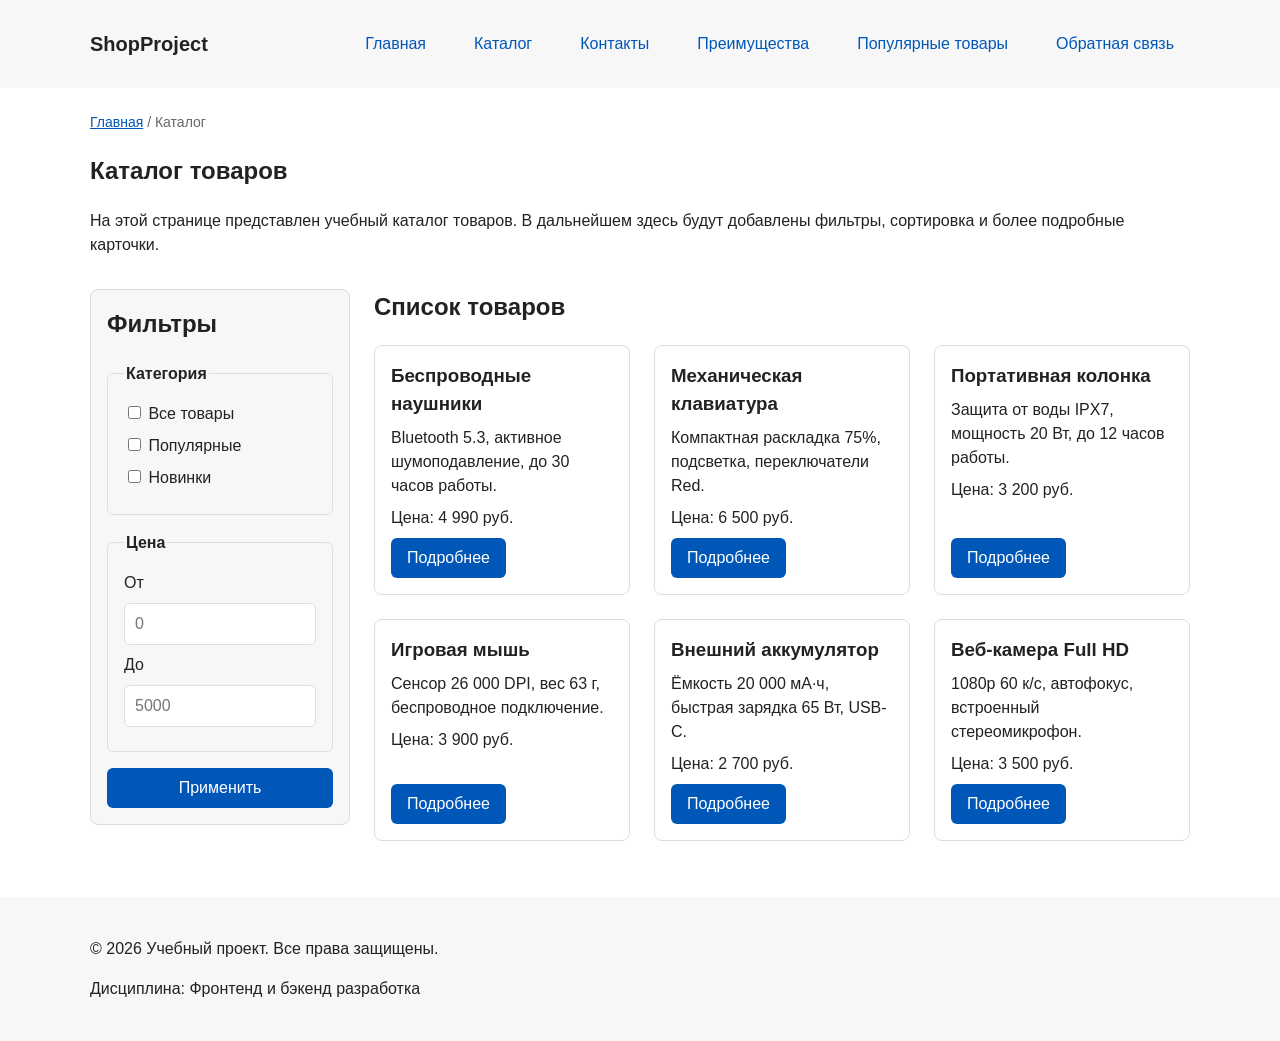
==== commit f14eec82: "Revert "Merge pull request #8 from marni52/refactor/bem-css-classes" This reverts commit 82b7624d120" ====
--- a/catalog.html
+++ b/catalog.html
@@ -3,27 +3,28 @@
 <head>
   <meta charset="UTF-8">
   <meta name="viewport" content="width=device-width, initial-scale=1.0">
-  <meta name="description" content="Каталог ShopProject: наушники, клавиатуры, мыши, колонки, аккумуляторы и веб-камеры с ценами и фильтрами.">
+  <meta name="description" content="Каталог товаров учебного интернет-магазина: наушники, клавиатуры, колонки и другие аксессуары.">
   <meta property="og:type" content="website">
-  <meta property="og:title" content="Каталог товаров — ShopProject">
-  <meta property="og:description" content="Каталог ShopProject: наушники, клавиатуры, мыши, колонки, аккумуляторы и веб-камеры с ценами и фильтрами.">
+  <meta property="og:title" content="Каталог товаров — Учебный интернет-магазин">
+  <meta property="og:description" content="Каталог товаров учебного интернет-магазина: наушники, клавиатуры, колонки и другие аксессуары.">
   <meta property="og:image" content="https://marni52.github.io/kr1-html-css-shop/images/preview.jpg">
-  <title>Каталог товаров — ShopProject</title>
+  <title>Каталог товаров — Учебный интернет-магазин</title>
   <link rel="icon" href="images/favicon.svg" type="image/svg+xml">
   <link rel="stylesheet" href="css/style.css">
 </head>
 <body>
-  <header class="site-header">
-    <div class="site-header__inner">
-      <a class="site-header__logo" href="index.html">ShopProject</a>
+  <header>
+    <div class="site-header">
+      <a class="site-logo" href="index.html">ShopProject</a>
 
       <nav class="site-nav" aria-label="Основная навигация">
         <ul class="site-nav__list">
-        <li class="site-nav__item"><a class="site-nav__link" href="index.html">Главная</a></li>
-        <li class="site-nav__item"><a class="site-nav__link site-nav__link--active" href="catalog.html" aria-current="page">Каталог</a></li>
-        <li class="site-nav__item"><a class="site-nav__link" href="product.html">Хит продаж</a></li>
-        <li class="site-nav__item"><a class="site-nav__link" href="order.html">Оформить заявку</a></li>
-        <li class="site-nav__item"><a class="site-nav__link" href="contacts.html">Контакты</a></li>
+          <li><a href="index.html">Главная</a></li>
+          <li><a href="catalog.html">Каталог</a></li>
+          <li><a href="contacts.html">Контакты</a></li>
+          <li><a href="index.html#advantages">Преимущества</a></li>
+          <li><a href="index.html#popular">Популярные товары</a></li>
+          <li><a href="index.html#contacts">Обратная связь</a></li>
         </ul>
       </nav>
     </div>
@@ -31,160 +32,110 @@
 
   <main>
     <nav class="breadcrumbs" aria-label="Хлебные крошки">
-      <a class="breadcrumbs__link" href="index.html">Главная</a>
-      <span class="breadcrumbs__current">Каталог</span>
+      <a href="index.html">Главная</a>
+      <span>Каталог</span>
     </nav>
 
     <section class="section">
-      <h1 class="section__title">Каталог товаров</h1>
-      <p class="section__text">Выберите товар и оформите заявку - менеджер перезвонит и уточнит детали доставки.</p>
+      <h1>Каталог товаров</h1>
+      <p>
+        На этой странице представлен учебный каталог товаров.
+        В дальнейшем здесь будут добавлены фильтры, сортировка и более
+        подробные карточки.
+      </p>
     </section>
 
     <section class="catalog-layout">
       <aside class="catalog-filters">
-        <h2 class="catalog-filters__title">Фильтры</h2>
+        <h2>Фильтры</h2>
 
         <form class="filters-form" action="#" method="get">
-          <fieldset class="filters-form__group">
-            <legend class="filters-form__legend">Категория</legend>
-            <label class="filters-form__label"><input class="filters-form__checkbox" type="checkbox" name="category" value="audio"> Аудио</label>
-            <label class="filters-form__label"><input class="filters-form__checkbox" type="checkbox" name="category" value="peripherals"> Периферия</label>
-            <label class="filters-form__label"><input class="filters-form__checkbox" type="checkbox" name="category" value="accessories"> Аксессуары</label>
+          <fieldset>
+            <legend>Категория</legend>
+
+            <label>
+              <input type="checkbox" name="category" value="all">
+              Все товары
+            </label>
+
+            <label>
+              <input type="checkbox" name="category" value="popular">
+              Популярные
+            </label>
+
+            <label>
+              <input type="checkbox" name="category" value="new">
+              Новинки
+            </label>
           </fieldset>
 
-          <fieldset class="filters-form__group">
-            <legend class="filters-form__legend">Цена, руб.</legend>
-            <label class="filters-form__label" for="price-from">От</label>
-            <input class="filters-form__input" id="price-from" name="price-from" type="number" min="0" placeholder="0">
-            <label class="filters-form__label" for="price-to">До</label>
-            <input class="filters-form__input" id="price-to" name="price-to" type="number" min="0" placeholder="10000">
+          <fieldset>
+            <legend>Цена</legend>
+
+            <label for="price-from">От</label>
+            <input id="price-from" name="price-from" type="number" min="0" placeholder="0">
+
+            <label for="price-to">До</label>
+            <input id="price-to" name="price-to" type="number" min="0" placeholder="5000">
           </fieldset>
 
-          <fieldset class="filters-form__group">
-            <legend class="filters-form__legend">Наличие</legend>
-            <label class="filters-form__label"><input class="filters-form__checkbox" type="checkbox" name="in-stock" value="1"> Только в наличии</label>
-            <label class="filters-form__label"><input class="filters-form__checkbox" type="checkbox" name="sale" value="1"> Со скидкой</label>
-          </fieldset>
-
-          <button class="button button--primary" type="submit">Применить</button>
-          <button class="button button--secondary" type="reset">Сбросить</button>
+          <button class="button" type="submit">Применить</button>
         </form>
       </aside>
 
       <section class="catalog-products">
-        <div class="catalog-products__header">
-          <h2 class="catalog-products__title">Все товары (6)</h2>
-          <select class="catalog-products__sort" name="sort" aria-label="Сортировка">
-            <option value="popular">Сначала популярные</option>
-            <option value="cheap">Сначала дешёвые</option>
-            <option value="expensive">Сначала дорогие</option>
-          </select>
-        </div>
+        <h2>Список товаров</h2>
 
         <div class="products-grid">
-          <article class="product-card product-card--discount">
-            <span class="product-card__badge product-card__badge--sale">Скидка</span>
-            <img class="product-card__image" src="images/products/headphones.svg" alt="Беспроводные наушники" width="400" height="300" loading="lazy">
-            <p class="product-card__category">Аудио</p>
-            <h3 class="product-card__title"><a class="product-card__link" href="product.html">Беспроводные наушники</a></h3>
-            <p class="product-card__description">Bluetooth 5.3, активное шумоподавление, до 30 часов работы.</p>
-            <p class="product-card__price">4 990 руб. <del class="product-card__old-price">5 990 руб.</del></p>
-            <div class="product-card__actions">
-              <a class="button button--primary product-card__button" href="order.html?product=headphones">Заказать</a>
-              <a class="button button--secondary product-card__button" href="product.html">Подробнее</a>
-            </div>
-          </article>
-
-          <article class="product-card product-card--featured">
-            <span class="product-card__badge product-card__badge--hit">Хит</span>
-            <img class="product-card__image" src="images/products/keyboard.svg" alt="Механическая клавиатура" width="400" height="300" loading="lazy">
-            <p class="product-card__category">Периферия</p>
-            <h3 class="product-card__title">Механическая клавиатура</h3>
-            <p class="product-card__description">Компактная раскладка 75%, подсветка, переключатели Red.</p>
-            <p class="product-card__price">6 500 руб.</p>
-            <div class="product-card__actions">
-              <a class="button button--primary product-card__button" href="order.html?product=keyboard">Заказать</a>
-            </div>
+          <article class="product-card">
+            <h3>Беспроводные наушники</h3>
+            <p>Bluetooth 5.3, активное шумоподавление, до 30 часов работы.</p>
+            <p>Цена: 4 990 руб.</p>
+            <a class="button" href="index.html#popular">Подробнее</a>
           </article>
 
           <article class="product-card">
-            <span class="product-card__badge product-card__badge--new">Новинка</span>
-            <img class="product-card__image" src="images/products/speaker.svg" alt="Портативная колонка" width="400" height="300" loading="lazy">
-            <p class="product-card__category">Аудио</p>
-            <h3 class="product-card__title">Портативная колонка</h3>
-            <p class="product-card__description">Защита от воды IPX7, мощность 20 Вт, до 12 часов работы.</p>
-            <p class="product-card__price">3 200 руб.</p>
-            <div class="product-card__actions">
-              <a class="button button--primary product-card__button" href="order.html?product=speaker">Заказать</a>
-            </div>
+            <h3>Механическая клавиатура</h3>
+            <p>Компактная раскладка 75%, подсветка, переключатели Red.</p>
+            <p>Цена: 6 500 руб.</p>
+            <a class="button" href="index.html#popular">Подробнее</a>
           </article>
 
           <article class="product-card">
-            <img class="product-card__image" src="images/products/mouse.svg" alt="Игровая мышь" width="400" height="300" loading="lazy">
-            <p class="product-card__category">Периферия</p>
-            <h3 class="product-card__title">Игровая мышь</h3>
-            <p class="product-card__description">Сенсор 26 000 DPI, вес 63 г, беспроводное подключение.</p>
-            <p class="product-card__price">3 900 руб.</p>
-            <div class="product-card__actions">
-              <a class="button button--primary product-card__button" href="order.html?product=mouse">Заказать</a>
-            </div>
+            <h3>Портативная колонка</h3>
+            <p>Защита от воды IPX7, мощность 20 Вт, до 12 часов работы.</p>
+            <p>Цена: 3 200 руб.</p>
+            <a class="button" href="index.html#popular">Подробнее</a>
           </article>
 
-          <article class="product-card product-card--discount">
-            <span class="product-card__badge product-card__badge--sale">Скидка</span>
-            <img class="product-card__image" src="images/products/powerbank.svg" alt="Внешний аккумулятор" width="400" height="300" loading="lazy">
-            <p class="product-card__category">Аксессуары</p>
-            <h3 class="product-card__title">Внешний аккумулятор</h3>
-            <p class="product-card__description">Ёмкость 20 000 мА·ч, быстрая зарядка 65 Вт, USB-C.</p>
-            <p class="product-card__price">2 700 руб. <del class="product-card__old-price">3 200 руб.</del></p>
-            <div class="product-card__actions">
-              <a class="button button--primary product-card__button" href="order.html?product=powerbank">Заказать</a>
-            </div>
+          <article class="product-card">
+            <h3>Игровая мышь</h3>
+            <p>Сенсор 26 000 DPI, вес 63 г, беспроводное подключение.</p>
+            <p>Цена: 3 900 руб.</p>
+            <a class="button" href="index.html#popular">Подробнее</a>
           </article>
 
-          <article class="product-card product-card--out-of-stock">
-            <img class="product-card__image" src="images/products/webcam.svg" alt="Веб-камера Full HD" width="400" height="300" loading="lazy">
-            <p class="product-card__category">Периферия</p>
-            <h3 class="product-card__title">Веб-камера Full HD</h3>
-            <p class="product-card__description">1080p 60 к/с, автофокус, встроенный стереомикрофон.</p>
-            <p class="product-card__price">3 500 руб.</p>
-            <div class="product-card__actions">
-              <button class="button button--primary product-card__button" type="button" disabled>Нет в наличии</button>
-            </div>
+          <article class="product-card">
+            <h3>Внешний аккумулятор</h3>
+            <p>Ёмкость 20 000 мА·ч, быстрая зарядка 65 Вт, USB-C.</p>
+            <p>Цена: 2 700 руб.</p>
+            <a class="button" href="index.html#popular">Подробнее</a>
+          </article>
+
+          <article class="product-card">
+            <h3>Веб-камера Full HD</h3>
+            <p>1080p 60 к/с, автофокус, встроенный стереомикрофон.</p>
+            <p>Цена: 3 500 руб.</p>
+            <a class="button" href="index.html#popular">Подробнее</a>
           </article>
         </div>
       </section>
     </section>
   </main>
 
-  <footer class="site-footer" id="contacts">
-    <div class="site-footer__inner">
-      <section class="site-footer__column">
-        <h2 class="site-footer__title">ShopProject</h2>
-        <p class="site-footer__text">Учебный интернет-магазин цифровой техники и аксессуаров.</p>
-        <p class="site-footer__text">Ежедневно с 10:00 до 20:00</p>
-      </section>
-
-      <nav class="site-footer__column" aria-label="Разделы сайта">
-        <h2 class="site-footer__title">Разделы</h2>
-        <ul class="site-footer__list">
-          <li class="site-footer__item"><a href="index.html#advantages">Преимущества</a></li>
-          <li class="site-footer__item"><a href="index.html#popular">Популярные товары</a></li>
-          <li class="site-footer__item"><a href="index.html#reviews">Отзывы</a></li>
-          <li class="site-footer__item"><a href="contacts.html#faq">Частые вопросы</a></li>
-        </ul>
-      </nav>
-
-      <section class="site-footer__column">
-        <h2 class="site-footer__title">Контакты</h2>
-        <p class="site-footer__text"><a href="tel:+79000000000">+7 (900) 000-00-00</a></p>
-        <p class="site-footer__text"><a href="mailto:info@example.com">info@example.com</a></p>
-      </section>
-    </div>
-
-    <p class="site-footer__copyright">&copy; 2026 ShopProject. Учебный проект по дисциплине «Фронтенд и бэкенд разработка».</p>
+  <footer>
+    <p>&copy; 2026 Учебный проект. Все права защищены.</p>
+    <p>Дисциплина: Фронтенд и бэкенд разработка</p>
   </footer>
-
-  <a class="back-to-top" href="#top" aria-label="Наверх">&uarr;</a>
 </body>
 </html>
--- a/css/style.css
+++ b/css/style.css
@@ -1,19 +1,9 @@
-/* =========================================================
-   Стили учебного интернет-магазина ShopProject
-   Порядок разделов:
-   1. Переменные  2. Базовые стили  3. Кнопки
-   4. Шапка, навигация, подвал  5. Общие блоки страниц
-   6. Карточки и сетки  7. Каталог  8. Страница товара
-   9. Страница заказа  10. Контакты и FAQ
-   11. Модальное окно и форма  12. Кнопка «Наверх»
-   ========================================================= */
-
-/* =========================================================
+/* ===============================
    1. Переменные проекта
-   ========================================================= */
+   =============================== */
 
 :root {
-
+  /* Основные цвета проекта */
   --color-bg: #ffffff;
   --color-text: #222222;
   --color-muted: #666666;
@@ -26,39 +16,42 @@
   --color-danger-bg: #fff5f6;
   --color-success: #168a2f;
   --color-success-bg: #eefaf0;
-  --color-warning: #f2a900;
   --color-white: #ffffff;
   --color-backdrop: rgba(0, 0, 0, 0.5);
 
+  /* Отступы */
   --space-xs: 4px;
   --space-sm: 8px;
   --space-md: 16px;
   --space-lg: 24px;
   --space-xl: 32px;
 
+  /* Скругления */
   --radius-sm: 6px;
   --radius-md: 8px;
   --radius-lg: 12px;
 
+  /* Размеры */
   --container-width: 1100px;
-  --header-height: 88px;
   --focus-ring: 2px solid var(--color-primary);
-
-  --z-header: 10;
-  --z-back-to-top: 20;
-}
-
-/* =========================================================
+}
+
+/* ===============================
    2. Базовые стили
-   ========================================================= */
-
+   =============================== */
+
+/*
+  border-box: width включает content, padding и border.
+*/
 * {
   box-sizing: border-box;
 }
 
+/*
+  Плавная прокрутка к якорям.
+*/
 html {
   scroll-behavior: smooth;
-  scroll-padding-top: calc(var(--header-height) + var(--space-md));
 }
 
 body {
@@ -69,15 +62,39 @@
   background-color: var(--color-bg);
 }
 
-main {
+/*
+  Внутренние отступы основных областей страницы.
+*/
+header,
+main,
+footer {
   padding: var(--space-lg);
 }
 
-img {
-  display: block;
-  max-width: 100%;
-  height: auto;
-}
+/*
+  Шапка и подвал используют нейтральный фон.
+*/
+header {
+  background-color: var(--color-surface);
+}
+
+footer {
+  background-color: var(--color-surface);
+}
+
+/*
+  Содержимое подвала выравнивается по той же ширине контейнера,
+  что и шапка и разделы страницы.
+*/
+footer > * {
+  max-width: var(--container-width);
+  margin-left: auto;
+  margin-right: auto;
+}
+
+/* ===============================
+   3. Общие элементы интерфейса
+   =============================== */
 
 a {
   color: var(--color-primary);
@@ -92,39 +109,61 @@
   outline-offset: 3px;
 }
 
+/*
+  Ссылка или кнопка, оформленная как кнопка.
+*/
+.button {
+  display: inline-block;
+  padding: var(--space-sm) var(--space-md);
+  color: var(--color-white);
+  background-color: var(--color-primary);
+  text-decoration: none;
+  font: inherit;
+  border: none;
+  border-radius: var(--radius-sm);
+  cursor: pointer;
+}
+
+.button:hover {
+  color: var(--color-white);
+  background-color: var(--color-primary-dark);
+}
+
+/*
+  Подсветка цели якорной ссылки (#advantages, #popular, #contacts).
+*/
 :target {
   outline: 2px dashed var(--color-primary);
   outline-offset: 4px;
 }
 
-/* =========================================================
-   3. Блок button - кнопка
-   ========================================================= */
-
-.button {
-  display: inline-block;
-  padding: var(--space-sm) var(--space-md);
-  font: inherit;
-  text-align: center;
-  text-decoration: none;
-  border: none;
-  border-radius: var(--radius-sm);
-  cursor: pointer;
-}
-
-.button--primary {
-  color: var(--color-white);
+.button:active {
+  transform: translateY(1px);
+}
+
+.button:focus-visible {
+  outline: var(--focus-ring);
+  outline-offset: 3px;
+}
+
+.button:disabled {
+  opacity: 0.6;
+  cursor: not-allowed;
+}
+
+/*
+  Неактивная кнопка не реагирует на наведение.
+*/
+.button:disabled:hover {
   background-color: var(--color-primary);
 }
 
-.button--primary:hover {
-  color: var(--color-white);
-  background-color: var(--color-primary-dark);
-}
-
+/*
+  Второстепенная кнопка (например, «Закрыть» в модальном окне).
+*/
 .button--secondary {
   color: var(--color-primary);
-  background-color: transparent;
+  background-color: var(--color-white);
   box-shadow: inset 0 0 0 1px var(--color-primary);
 }
 
@@ -133,39 +172,15 @@
   background-color: var(--color-primary);
 }
 
-.button--large {
-  padding: 12px var(--space-lg);
-  font-size: 18px;
-}
-
-.button:active {
-  transform: translateY(1px);
-}
-
-.button:focus-visible {
-  outline: var(--focus-ring);
-  outline-offset: 3px;
-}
-
-.button:disabled,
-.button--disabled {
-  opacity: 0.6;
-  cursor: not-allowed;
-}
-
-/* =========================================================
-   4. Шапка, навигация, подвал
-   ========================================================= */
-
+/* ===============================
+   4. Компоненты страницы
+   =============================== */
+
+/*
+  Шапка: логотип слева, меню справа (Flexbox).
+  flex-wrap переносит меню под логотип, если не хватает места.
+*/
 .site-header {
-  position: sticky;
-  top: 0;
-  z-index: var(--z-header);
-  background-color: var(--color-surface);
-  border-bottom: 1px solid var(--color-border);
-}
-
-.site-header__inner {
   display: flex;
   flex-wrap: wrap;
   justify-content: space-between;
@@ -173,32 +188,37 @@
   gap: var(--space-md);
   max-width: var(--container-width);
   margin: 0 auto;
-  padding: var(--space-lg);
-}
-
-.site-header__logo {
+}
+
+/*
+  Текстовый логотип.
+*/
+.site-logo {
   font-size: 20px;
-  font-weight: 700;
+  font-weight: bold;
+  text-decoration: none;
   color: var(--color-text);
-  text-decoration: none;
-}
-
-.site-header__logo:hover {
+}
+
+.site-logo:hover {
   color: var(--color-primary);
 }
 
+/*
+  Навигация: пункты меню в строку через Flexbox.
+*/
 .site-nav__list {
   display: flex;
   flex-wrap: wrap;
   justify-content: center;
   align-items: center;
-  gap: var(--space-sm);
+  gap: var(--space-md);
+  padding: 0;
   margin: 0;
-  padding: 0;
   list-style: none;
 }
 
-.site-nav__link {
+.site-nav__list a {
   display: inline-block;
   padding: var(--space-sm) var(--space-md);
   color: var(--color-primary);
@@ -206,68 +226,15 @@
   border-radius: var(--radius-sm);
 }
 
-.site-nav__link:hover {
+.site-nav__list a:hover {
   color: var(--color-white);
   background-color: var(--color-primary);
 }
 
-.site-nav__link:focus-visible {
-  outline: var(--focus-ring);
-  outline-offset: 3px;
-}
-
-.site-nav__link--active {
-  color: var(--color-white);
-  background-color: var(--color-primary);
-}
-
-.site-footer {
-  padding: var(--space-xl) var(--space-lg) var(--space-lg);
-  background-color: var(--color-surface);
-  border-top: 1px solid var(--color-border);
-}
-
-.site-footer__inner {
-  display: grid;
-  grid-template-columns: 2fr 1fr 1fr;
-  gap: var(--space-lg);
-  max-width: var(--container-width);
-  margin: 0 auto;
-}
-
-.site-footer__title {
-  margin: 0 0 var(--space-sm);
-  font-size: 16px;
-}
-
-.site-footer__text {
-  margin: 0 0 var(--space-sm);
-  color: var(--color-muted);
-}
-
-.site-footer__list {
-  margin: 0;
-  padding: 0;
-  list-style: none;
-}
-
-.site-footer__item {
-  margin-bottom: var(--space-xs);
-}
-
-.site-footer__copyright {
-  max-width: var(--container-width);
-  margin: var(--space-lg) auto 0;
-  padding-top: var(--space-md);
-  border-top: 1px solid var(--color-border);
-  font-size: 14px;
-  color: var(--color-muted);
-}
-
-/* =========================================================
-   5. Общие блоки страниц
-   ========================================================= */
-
+/*
+  Хлебные крошки на внутренних страницах.
+  Текущая страница — span, разделитель добавляется через ::before.
+*/
 .breadcrumbs {
   max-width: var(--container-width);
   margin: 0 auto var(--space-md);
@@ -275,353 +242,134 @@
   color: var(--color-muted);
 }
 
-.breadcrumbs__link {
+.breadcrumbs a {
   color: var(--color-primary);
 }
 
-.breadcrumbs__current::before {
+.breadcrumbs span::before {
   content: " / ";
   color: var(--color-muted);
 }
 
-.breadcrumbs__link + .breadcrumbs__link::before {
-  content: " / ";
-  color: var(--color-muted);
-}
-
+/*
+  Hero-блок — первый крупный блок страницы.
+*/
 .hero {
-  display: grid;
-  grid-template-columns: 3fr 2fr;
-  align-items: center;
-  gap: var(--space-xl);
   max-width: var(--container-width);
   margin: 0 auto var(--space-xl);
-  padding: var(--space-xl);
+  padding: var(--space-xl) var(--space-lg);
   background-color: var(--color-surface-accent);
   border-radius: var(--radius-lg);
 }
 
-.hero__title {
-  margin: 0 0 var(--space-md);
-  font-size: 36px;
-  line-height: 1.2;
-}
-
-.hero__text {
-  margin: 0 0 var(--space-lg);
-  font-size: 18px;
-}
-
-.hero__actions {
-  display: flex;
-  flex-wrap: wrap;
-  gap: var(--space-md);
-}
-
-.hero__image {
-  border-radius: var(--radius-lg);
-}
-
+/*
+  Общий класс для разделов страницы.
+*/
 .section {
   max-width: var(--container-width);
   margin: 0 auto var(--space-xl);
 }
 
-.section__title {
-  margin: 0 0 var(--space-md);
-}
-
-.section__text {
-  margin: 0 0 var(--space-md);
-  color: var(--color-muted);
-}
-
-.advantages-list {
-  display: grid;
-  grid-template-columns: repeat(4, 1fr);
-  gap: var(--space-lg);
-  margin: 0;
-  padding: 0;
-  list-style: none;
-}
-
-.advantages-list__item {
-  padding: var(--space-md);
-  border: 1px solid var(--color-border);
-  border-radius: var(--radius-md);
-}
-
-.advantages-list__icon {
-  display: block;
-  margin-bottom: var(--space-sm);
-  font-size: 28px;
-}
-
-.advantages-list__title {
-  display: block;
-  margin-bottom: var(--space-xs);
-  font-weight: 700;
-}
-
-.advantages-list__text {
-  color: var(--color-muted);
-}
-
-.promo {
-  display: flex;
-  flex-wrap: wrap;
-  justify-content: space-between;
-  align-items: center;
-  gap: var(--space-md);
-  max-width: var(--container-width);
-  margin: 0 auto var(--space-xl);
-  padding: var(--space-lg);
-  border-left: 4px solid var(--color-danger);
-  background-color: var(--color-danger-bg);
-  border-radius: var(--radius-md);
-}
-
-.promo__title {
-  margin: 0 0 var(--space-xs);
-}
-
-.promo__text {
-  margin: 0;
-}
-
-.reviews {
-  display: grid;
-  grid-template-columns: repeat(3, 1fr);
-  gap: var(--space-lg);
-}
-
-.review {
-  margin: 0;
-  padding: var(--space-md);
-  border: 1px solid var(--color-border);
-  border-radius: var(--radius-md);
-  background-color: var(--color-surface);
-}
-
-.review__rating {
-  margin: 0 0 var(--space-sm);
-  color: var(--color-warning);
-  letter-spacing: 2px;
-}
-
-.review__text {
-  margin: 0 0 var(--space-sm);
-}
-
-.review__author {
-  font-weight: 700;
-  font-style: normal;
-}
-
-.success-message {
-  margin: var(--space-lg) 0 0;
-  padding: var(--space-md);
-  border-left: 4px solid var(--color-success);
-  background-color: var(--color-success-bg);
-}
-
-/* =========================================================
-   6. Карточки товаров и сетка
-   ========================================================= */
-
+.section h2 {
+  margin-top: 0;
+}
+
+/*
+  Сетка карточек товаров (CSS Grid): три равные колонки.
+*/
 .products-grid {
   display: grid;
   grid-template-columns: repeat(3, 1fr);
   gap: var(--space-lg);
 }
 
+/*
+  Карточка товара — flex-контейнер со столбцом элементов.
+*/
 .product-card {
-  position: relative;
   display: flex;
   flex-direction: column;
   gap: var(--space-sm);
+  margin-bottom: 0;
   padding: var(--space-md);
   border: 1px solid var(--color-border);
   border-radius: var(--radius-md);
   background-color: var(--color-bg);
-  transition: border-color 0.2s, box-shadow 0.2s;
 }
 
 .product-card:hover {
   border-color: var(--color-primary);
-  box-shadow: 0 4px 12px rgba(0, 0, 0, 0.08);
-}
-
-.product-card--featured {
-  border-color: var(--color-primary);
-}
-
-.product-card--discount {
-  border-color: var(--color-danger);
-}
-
-.product-card--out-of-stock {
-  opacity: 0.7;
-}
-
-.product-card__badge {
-  position: absolute;
-  top: var(--space-sm);
-  right: var(--space-sm);
-  z-index: 1;
-  padding: 2px var(--space-sm);
-  font-size: 13px;
-  font-weight: 700;
-  color: var(--color-white);
-  background-color: var(--color-primary);
-  border-radius: var(--radius-sm);
-}
-
-.product-card__badge--hit {
-  background-color: var(--color-primary);
-}
-
-.product-card__badge--sale {
-  background-color: var(--color-danger);
-}
-
-.product-card__badge--new {
-  background-color: var(--color-success);
-}
-
-.product-card__image {
-  width: 100%;
-  aspect-ratio: 4 / 3;
-  object-fit: cover;
-  border-radius: var(--radius-sm);
-}
-
-.product-card__category {
+}
+
+.product-card h3,
+.product-card p {
   margin: 0;
-  font-size: 13px;
-  text-transform: uppercase;
-  letter-spacing: 0.5px;
-  color: var(--color-muted);
-}
-
-.product-card__title {
-  margin: 0;
-  font-size: 18px;
-}
-
-.product-card__link {
-  color: var(--color-text);
-  text-decoration: none;
-}
-
-.product-card__link:hover {
-  color: var(--color-primary);
-}
-
-.product-card__description {
-  margin: 0;
-  color: var(--color-muted);
-}
-
-.product-card__price {
-  margin: 0;
-  font-size: 18px;
-  font-weight: 700;
-}
-
-.product-card--discount .product-card__price {
-  color: var(--color-danger);
-}
-
-.product-card__old-price {
-  margin-left: var(--space-sm);
-  font-size: 14px;
-  font-weight: 400;
-  color: var(--color-muted);
-  text-decoration: line-through;
-}
-
-.product-card__actions {
-  display: flex;
-  flex-wrap: wrap;
-  gap: var(--space-sm);
+}
+
+/*
+  Кнопка прижимается к низу карточки и не растягивается по ширине,
+  поэтому кнопки в соседних карточках стоят на одной линии.
+*/
+.product-card .button {
   margin-top: auto;
-}
-
-/* =========================================================
-   7. Страница каталога
-   ========================================================= */
-
+  align-self: flex-start;
+}
+
+/*
+  Страница каталога: «фильтры + товары» через именованные области Grid.
+*/
 .catalog-layout {
+  max-width: var(--container-width);
+  margin: 0 auto var(--space-xl);
   display: grid;
   grid-template-columns: 260px 1fr;
   grid-template-areas: "filters products";
   align-items: start;
   gap: var(--space-lg);
-  max-width: var(--container-width);
-  margin: 0 auto var(--space-xl);
 }
 
 .catalog-filters {
   grid-area: filters;
-  position: sticky;
-  top: calc(var(--header-height) + var(--space-md));
   padding: var(--space-md);
   border: 1px solid var(--color-border);
   border-radius: var(--radius-md);
   background-color: var(--color-surface);
 }
 
-.catalog-filters__title {
-  margin: 0 0 var(--space-md);
+.catalog-filters h2,
+.catalog-products h2 {
+  margin-top: 0;
 }
 
 .catalog-products {
   grid-area: products;
 }
 
-.catalog-products__header {
-  display: flex;
-  flex-wrap: wrap;
-  justify-content: space-between;
-  align-items: center;
-  gap: var(--space-md);
-  margin-bottom: var(--space-md);
-}
-
-.catalog-products__title {
-  margin: 0;
-}
-
-.catalog-products__sort {
-  padding: 6px 10px;
-  border: 1px solid var(--color-border);
-  border-radius: var(--radius-sm);
-  font: inherit;
-}
-
+/*
+  Форма фильтров: группы полей выстроены через Grid.
+*/
 .filters-form {
   display: grid;
   gap: var(--space-md);
 }
 
-.filters-form__group {
+.filters-form fieldset {
   margin: 0;
   padding: var(--space-md);
   border: 1px solid var(--color-border);
   border-radius: var(--radius-sm);
 }
 
-.filters-form__legend {
+.filters-form legend {
   font-weight: 700;
 }
 
-.filters-form__label {
+.filters-form label {
   display: block;
   margin-bottom: var(--space-sm);
 }
 
-.filters-form__input {
+.filters-form input[type="number"] {
   width: 100%;
   margin-bottom: var(--space-sm);
   padding: 8px 10px;
@@ -630,248 +378,32 @@
   font: inherit;
 }
 
-.filters-form__input:hover {
+.filters-form input[type="number"]:hover {
   border-color: var(--color-primary);
 }
 
-.filters-form__input:focus-visible,
-.filters-form__checkbox:focus-visible {
+.filters-form input:focus-visible {
   outline: var(--focus-ring);
   outline-offset: 3px;
 }
 
-/* =========================================================
-   8. Страница товара
-   ========================================================= */
-
-.product {
-  display: grid;
-  grid-template-columns: 1fr 1fr;
-  gap: var(--space-xl);
+/*
+  Дополнительный информационный блок.
+*/
+.aside-info {
   max-width: var(--container-width);
   margin: 0 auto var(--space-xl);
-}
-
-.product__gallery {
-  position: relative;
-  margin: 0;
-}
-
-.product__image {
-  width: 100%;
-  border: 1px solid var(--color-border);
-  border-radius: var(--radius-lg);
-}
-
-.product__badge {
-  position: absolute;
-  top: var(--space-md);
-  left: var(--space-md);
-  padding: var(--space-xs) var(--space-sm);
-  font-weight: 700;
-  color: var(--color-white);
-  background-color: var(--color-danger);
-  border-radius: var(--radius-sm);
-}
-
-.product__caption {
-  margin-top: var(--space-sm);
-  font-size: 14px;
-  color: var(--color-muted);
-}
-
-.product__category {
-  margin: 0 0 var(--space-xs);
-  text-transform: uppercase;
-  color: var(--color-muted);
-}
-
-.product__title {
-  margin: 0 0 var(--space-sm);
-  font-size: 32px;
-  line-height: 1.2;
-}
-
-.product__rating {
-  margin: 0 0 var(--space-md);
-  color: var(--color-warning);
-}
-
-.product__rating-count {
-  color: var(--color-muted);
-}
-
-.product__price {
-  margin: 0 0 var(--space-md);
-  font-size: 28px;
-  font-weight: 700;
-  color: var(--color-danger);
-}
-
-.product__old-price {
-  margin-left: var(--space-sm);
-  font-size: 18px;
-  font-weight: 400;
-  color: var(--color-muted);
-  text-decoration: line-through;
-}
-
-.product__stock {
-  margin: 0 0 var(--space-md);
-  font-weight: 700;
-  color: var(--color-success);
-}
-
-.product__text {
-  margin: 0 0 var(--space-md);
-}
-
-.product__features {
-  margin: 0 0 var(--space-lg);
-  padding-left: var(--space-lg);
-}
-
-.product__actions {
-  display: flex;
-  flex-wrap: wrap;
-  gap: var(--space-md);
-}
-
-.product-table {
-  width: 100%;
-  border-collapse: collapse;
-  border: 1px solid var(--color-border);
-}
-
-.product-table__caption {
-  margin-bottom: var(--space-sm);
-  font-weight: 700;
-  text-align: left;
-}
-
-.product-table__head {
-  color: var(--color-white);
-  background-color: var(--color-primary);
-}
-
-.product-table__cell {
-  padding: 10px var(--space-md);
-  border: 1px solid var(--color-border);
-  text-align: left;
-}
-
-.product-table__row:nth-child(even) {
+  padding: var(--space-md);
+  border-left: 4px solid var(--color-primary);
   background-color: var(--color-surface);
 }
 
-.product-table__row:hover {
-  background-color: var(--color-surface-accent);
-}
-
-/* =========================================================
-   9. Страница оформления заявки
-   ========================================================= */
-
-.order-layout {
-  display: grid;
-  grid-template-columns: 2fr 1fr;
-  align-items: start;
-  gap: var(--space-xl);
-  max-width: var(--container-width);
-  margin: 0 auto var(--space-xl);
-}
-
-.order-layout__form {
-  padding: var(--space-lg);
-  border: 1px solid var(--color-border);
-  border-radius: var(--radius-lg);
-}
-
-.order-steps {
-  position: sticky;
-  top: calc(var(--header-height) + var(--space-md));
-  padding: var(--space-lg);
-  background-color: var(--color-surface-accent);
-  border-radius: var(--radius-lg);
-}
-
-.order-steps__title {
-  margin: 0 0 var(--space-md);
-}
-
-.order-steps__list {
-  margin: 0;
-  padding-left: var(--space-lg);
-}
-
-.order-steps__item {
-  margin-bottom: var(--space-sm);
-}
-
-/* =========================================================
-   10. Контакты и FAQ
-   ========================================================= */
-
-.contacts-list {
-  display: grid;
-  grid-template-columns: repeat(4, 1fr);
-  gap: var(--space-lg);
-  margin: 0;
-  padding: 0;
-  list-style: none;
-}
-
-.contacts-list__item {
-  padding: var(--space-md);
-  border: 1px solid var(--color-border);
-  border-radius: var(--radius-md);
-}
-
-.contacts-list__label {
-  display: block;
-  margin-bottom: var(--space-xs);
-  font-size: 14px;
-  color: var(--color-muted);
-}
-
-.contacts-list__value {
-  font-weight: 700;
-}
-
-.faq__item {
-  margin-bottom: var(--space-sm);
-  border: 1px solid var(--color-border);
-  border-radius: var(--radius-md);
-}
-
-.faq__question {
-  padding: var(--space-md);
-  font-weight: 700;
-  cursor: pointer;
-}
-
-.faq__question:hover {
-  color: var(--color-primary);
-}
-
-.faq__question:focus-visible {
-  outline: var(--focus-ring);
-  outline-offset: -2px;
-}
-
-.faq__answer {
-  margin: 0;
-  padding: 0 var(--space-md) var(--space-md);
-  color: var(--color-muted);
-}
-
-/* =========================================================
-   11. Модальное окно и форма заявки
-   ========================================================= */
+/* ===============================
+   5. Форма и модальное окно
+   =============================== */
 
 .order-dialog {
   width: min(100% - 32px, 560px);
-  max-height: calc(100vh - 32px);
   padding: var(--space-lg);
   border: none;
   border-radius: var(--radius-lg);
@@ -881,130 +413,81 @@
   background-color: var(--color-backdrop);
 }
 
-.order-dialog__title {
-  margin-top: 0;
-}
-
-.order-dialog__product {
-  margin: 0 0 var(--space-md);
-  color: var(--color-muted);
-}
-
-.order-form__field {
+.form-field {
   margin-bottom: var(--space-md);
 }
 
-.order-form__row {
-  display: grid;
-  grid-template-columns: 1fr 1fr;
-  gap: var(--space-md);
-}
-
-.order-form__label {
+.form-field label {
   display: block;
   margin-bottom: var(--space-xs);
 }
 
-.order-form__required {
-  color: var(--color-danger);
-}
-
-.order-form__input,
-.order-form__select,
-.order-form__textarea {
+.form-field input,
+.form-field select,
+.form-field textarea {
   width: 100%;
   padding: 10px 12px;
   border: 1px solid var(--color-border);
   border-radius: var(--radius-sm);
   font: inherit;
-  background-color: var(--color-bg);
-}
-
-.order-form__input:hover,
-.order-form__select:hover,
-.order-form__textarea:hover {
+}
+
+.form-field input[type="checkbox"] {
+  width: auto;
+}
+
+.form-field small {
+  display: block;
+  margin-top: var(--space-xs);
+  color: var(--color-muted);
+}
+
+/*
+  Состояния полей формы.
+*/
+.form-field input:hover,
+.form-field select:hover,
+.form-field textarea:hover {
   border-color: var(--color-primary);
 }
 
-.order-form__input:focus-visible,
-.order-form__select:focus-visible,
-.order-form__textarea:focus-visible,
-.order-form__checkbox:focus-visible,
-.order-form__radio:focus-visible {
+.form-field input:focus-visible,
+.form-field select:focus-visible,
+.form-field textarea:focus-visible,
+.form-actions button:focus-visible {
   outline: var(--focus-ring);
   outline-offset: 3px;
 }
 
-.order-form__input[aria-invalid="true"],
-.order-form__select[aria-invalid="true"],
-.order-form__textarea[aria-invalid="true"] {
+.form-field input:disabled,
+.form-field select:disabled,
+.form-field textarea:disabled {
+  background-color: var(--color-surface);
+  cursor: not-allowed;
+}
+
+/*
+  Ошибочные поля (aria-invalid добавляется в js/main.js).
+  Селектор уточнён через .form-field, чтобы перебить .form-field input.
+*/
+.form-field [aria-invalid="true"] {
   border-color: var(--color-danger);
   background-color: var(--color-danger-bg);
 }
 
-.order-form__checkbox[aria-invalid="true"],
-.order-form__radio[aria-invalid="true"] {
-  outline: 2px solid var(--color-danger);
-}
-
-.order-form__group {
-  margin: 0 0 var(--space-md);
-  padding: var(--space-md);
-  border: 1px solid var(--color-border);
-  border-radius: var(--radius-sm);
-}
-
-.order-form__legend {
-  padding: 0 var(--space-xs);
-}
-
-.order-form__option {
-  display: block;
-  margin-bottom: var(--space-xs);
-}
-
-.order-form__hint {
-  display: block;
-  margin-top: var(--space-xs);
-  font-size: 14px;
-  color: var(--color-muted);
-}
-
-.order-form__actions {
+.form-actions {
   display: flex;
-  flex-wrap: wrap;
   gap: var(--space-md);
   margin-top: var(--space-lg);
 }
 
-/* =========================================================
-   12. Кнопка «Наверх»
-   ========================================================= */
-
-.back-to-top {
-  position: fixed;
-  right: var(--space-lg);
-  bottom: var(--space-lg);
-  z-index: var(--z-back-to-top);
-  display: flex;
-  justify-content: center;
-  align-items: center;
-  width: 48px;
-  height: 48px;
-  font-size: 22px;
-  color: var(--color-white);
-  text-decoration: none;
-  background-color: var(--color-primary);
-  border-radius: 50%;
-  box-shadow: 0 4px 12px rgba(0, 0, 0, 0.2);
-}
-
-.back-to-top:hover {
-  color: var(--color-white);
-  background-color: var(--color-primary-dark);
-}
-
-.back-to-top:focus-visible {
-  outline: var(--focus-ring);
-  outline-offset: 3px;
-}
+/*
+  Сообщение об успешной отправке.
+*/
+.success-message {
+  max-width: var(--container-width);
+  margin: var(--space-lg) 0 0;
+  padding: var(--space-md);
+  border-left: 4px solid var(--color-success);
+  background-color: var(--color-success-bg);
+}
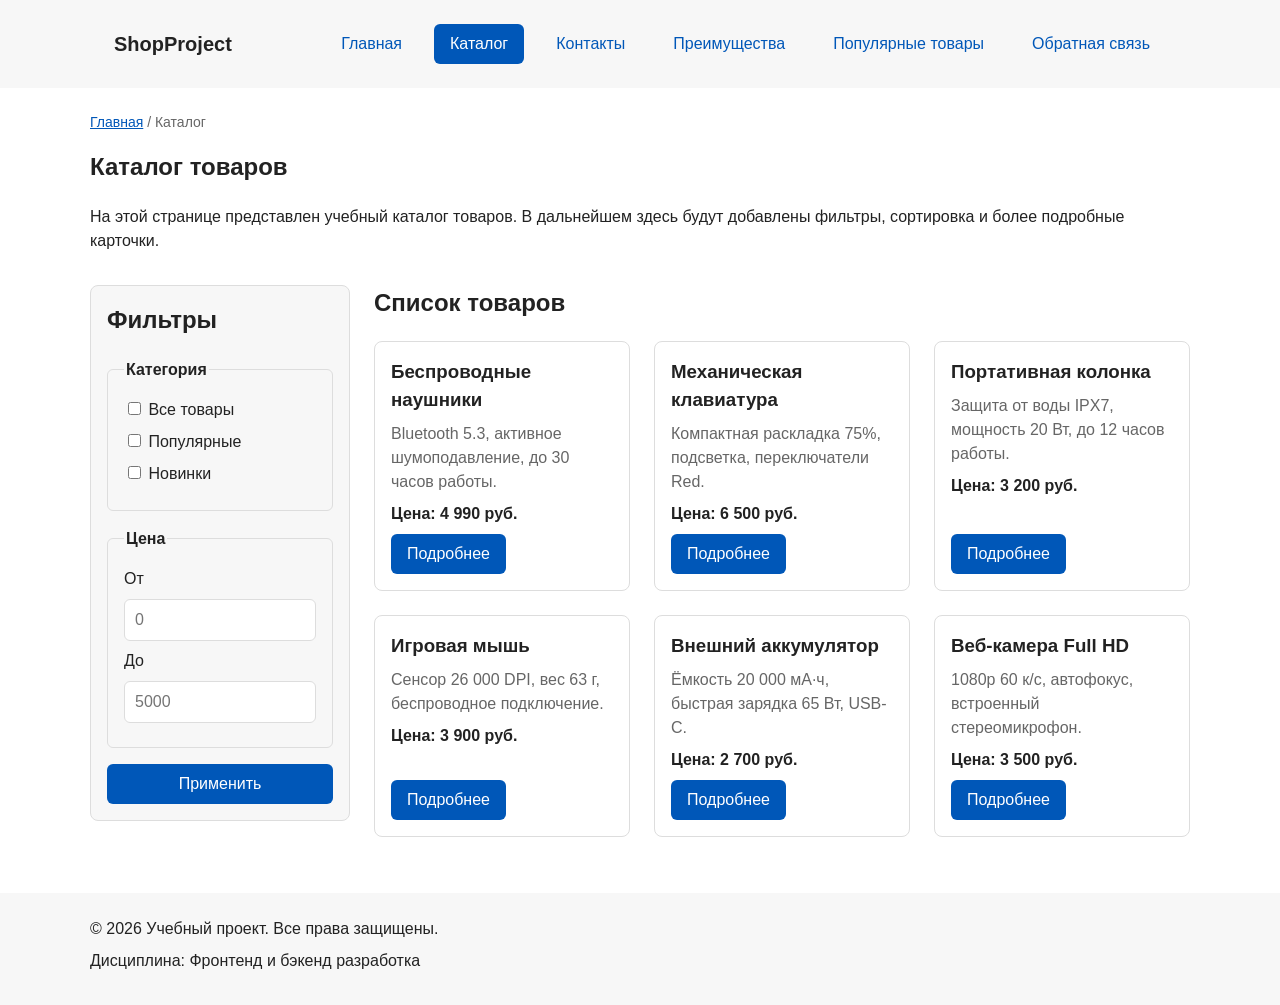
==== commit c9fe54e7: "Revert "Merge pull request #9 from marni52/fix/kr1-final-check" This reverts commit 90f40fa505d62b98" ====
--- a/catalog.html
+++ b/catalog.html
@@ -13,18 +13,18 @@
   <link rel="stylesheet" href="css/style.css">
 </head>
 <body>
-  <header>
-    <div class="site-header">
-      <a class="site-logo" href="index.html">ShopProject</a>
+  <header class="site-header">
+    <div class="site-header__inner">
+      <a class="site-header__logo" href="index.html">ShopProject</a>
 
       <nav class="site-nav" aria-label="Основная навигация">
         <ul class="site-nav__list">
-          <li><a href="index.html">Главная</a></li>
-          <li><a href="catalog.html">Каталог</a></li>
-          <li><a href="contacts.html">Контакты</a></li>
-          <li><a href="index.html#advantages">Преимущества</a></li>
-          <li><a href="index.html#popular">Популярные товары</a></li>
-          <li><a href="index.html#contacts">Обратная связь</a></li>
+          <li class="site-nav__item"><a class="site-nav__link" href="index.html">Главная</a></li>
+          <li class="site-nav__item"><a class="site-nav__link site-nav__link--active" href="catalog.html" aria-current="page">Каталог</a></li>
+          <li class="site-nav__item"><a class="site-nav__link" href="contacts.html">Контакты</a></li>
+          <li class="site-nav__item"><a class="site-nav__link" href="index.html#advantages">Преимущества</a></li>
+          <li class="site-nav__item"><a class="site-nav__link" href="index.html#popular">Популярные товары</a></li>
+          <li class="site-nav__item"><a class="site-nav__link" href="index.html#contacts">Обратная связь</a></li>
         </ul>
       </nav>
     </div>
@@ -32,13 +32,13 @@
 
   <main>
     <nav class="breadcrumbs" aria-label="Хлебные крошки">
-      <a href="index.html">Главная</a>
-      <span>Каталог</span>
+      <a class="breadcrumbs__link" href="index.html">Главная</a>
+      <span class="breadcrumbs__current">Каталог</span>
     </nav>
 
     <section class="section">
-      <h1>Каталог товаров</h1>
-      <p>
+      <h1 class="section__title">Каталог товаров</h1>
+      <p class="section__text">
         На этой странице представлен учебный каталог товаров.
         В дальнейшем здесь будут добавлены фильтры, сортировка и более
         подробные карточки.
@@ -47,95 +47,95 @@
 
     <section class="catalog-layout">
       <aside class="catalog-filters">
-        <h2>Фильтры</h2>
+        <h2 class="catalog-filters__title">Фильтры</h2>
 
         <form class="filters-form" action="#" method="get">
-          <fieldset>
-            <legend>Категория</legend>
+          <fieldset class="filters-form__group">
+            <legend class="filters-form__legend">Категория</legend>
 
-            <label>
-              <input type="checkbox" name="category" value="all">
+            <label class="filters-form__label">
+              <input class="filters-form__checkbox" type="checkbox" name="category" value="all">
               Все товары
             </label>
 
-            <label>
-              <input type="checkbox" name="category" value="popular">
+            <label class="filters-form__label">
+              <input class="filters-form__checkbox" type="checkbox" name="category" value="popular">
               Популярные
             </label>
 
-            <label>
-              <input type="checkbox" name="category" value="new">
+            <label class="filters-form__label">
+              <input class="filters-form__checkbox" type="checkbox" name="category" value="new">
               Новинки
             </label>
           </fieldset>
 
-          <fieldset>
-            <legend>Цена</legend>
+          <fieldset class="filters-form__group">
+            <legend class="filters-form__legend">Цена</legend>
 
-            <label for="price-from">От</label>
-            <input id="price-from" name="price-from" type="number" min="0" placeholder="0">
+            <label class="filters-form__label" for="price-from">От</label>
+            <input class="filters-form__input" id="price-from" name="price-from" type="number" min="0" placeholder="0">
 
-            <label for="price-to">До</label>
-            <input id="price-to" name="price-to" type="number" min="0" placeholder="5000">
+            <label class="filters-form__label" for="price-to">До</label>
+            <input class="filters-form__input" id="price-to" name="price-to" type="number" min="0" placeholder="5000">
           </fieldset>
 
-          <button class="button" type="submit">Применить</button>
+          <button class="button button--primary filters-form__button" type="submit">Применить</button>
         </form>
       </aside>
 
       <section class="catalog-products">
-        <h2>Список товаров</h2>
+        <h2 class="catalog-products__title">Список товаров</h2>
 
         <div class="products-grid">
           <article class="product-card">
-            <h3>Беспроводные наушники</h3>
-            <p>Bluetooth 5.3, активное шумоподавление, до 30 часов работы.</p>
-            <p>Цена: 4 990 руб.</p>
-            <a class="button" href="index.html#popular">Подробнее</a>
+            <h3 class="product-card__title">Беспроводные наушники</h3>
+            <p class="product-card__description">Bluetooth 5.3, активное шумоподавление, до 30 часов работы.</p>
+            <p class="product-card__price">Цена: 4 990 руб.</p>
+            <a class="button button--primary product-card__button" href="index.html#popular">Подробнее</a>
           </article>
 
           <article class="product-card">
-            <h3>Механическая клавиатура</h3>
-            <p>Компактная раскладка 75%, подсветка, переключатели Red.</p>
-            <p>Цена: 6 500 руб.</p>
-            <a class="button" href="index.html#popular">Подробнее</a>
+            <h3 class="product-card__title">Механическая клавиатура</h3>
+            <p class="product-card__description">Компактная раскладка 75%, подсветка, переключатели Red.</p>
+            <p class="product-card__price">Цена: 6 500 руб.</p>
+            <a class="button button--primary product-card__button" href="index.html#popular">Подробнее</a>
           </article>
 
           <article class="product-card">
-            <h3>Портативная колонка</h3>
-            <p>Защита от воды IPX7, мощность 20 Вт, до 12 часов работы.</p>
-            <p>Цена: 3 200 руб.</p>
-            <a class="button" href="index.html#popular">Подробнее</a>
+            <h3 class="product-card__title">Портативная колонка</h3>
+            <p class="product-card__description">Защита от воды IPX7, мощность 20 Вт, до 12 часов работы.</p>
+            <p class="product-card__price">Цена: 3 200 руб.</p>
+            <a class="button button--primary product-card__button" href="index.html#popular">Подробнее</a>
           </article>
 
           <article class="product-card">
-            <h3>Игровая мышь</h3>
-            <p>Сенсор 26 000 DPI, вес 63 г, беспроводное подключение.</p>
-            <p>Цена: 3 900 руб.</p>
-            <a class="button" href="index.html#popular">Подробнее</a>
+            <h3 class="product-card__title">Игровая мышь</h3>
+            <p class="product-card__description">Сенсор 26 000 DPI, вес 63 г, беспроводное подключение.</p>
+            <p class="product-card__price">Цена: 3 900 руб.</p>
+            <a class="button button--primary product-card__button" href="index.html#popular">Подробнее</a>
           </article>
 
           <article class="product-card">
-            <h3>Внешний аккумулятор</h3>
-            <p>Ёмкость 20 000 мА·ч, быстрая зарядка 65 Вт, USB-C.</p>
-            <p>Цена: 2 700 руб.</p>
-            <a class="button" href="index.html#popular">Подробнее</a>
+            <h3 class="product-card__title">Внешний аккумулятор</h3>
+            <p class="product-card__description">Ёмкость 20 000 мА·ч, быстрая зарядка 65 Вт, USB-C.</p>
+            <p class="product-card__price">Цена: 2 700 руб.</p>
+            <a class="button button--primary product-card__button" href="index.html#popular">Подробнее</a>
           </article>
 
           <article class="product-card">
-            <h3>Веб-камера Full HD</h3>
-            <p>1080p 60 к/с, автофокус, встроенный стереомикрофон.</p>
-            <p>Цена: 3 500 руб.</p>
-            <a class="button" href="index.html#popular">Подробнее</a>
+            <h3 class="product-card__title">Веб-камера Full HD</h3>
+            <p class="product-card__description">1080p 60 к/с, автофокус, встроенный стереомикрофон.</p>
+            <p class="product-card__price">Цена: 3 500 руб.</p>
+            <a class="button button--primary product-card__button" href="index.html#popular">Подробнее</a>
           </article>
         </div>
       </section>
     </section>
   </main>
 
-  <footer>
-    <p>&copy; 2026 Учебный проект. Все права защищены.</p>
-    <p>Дисциплина: Фронтенд и бэкенд разработка</p>
+  <footer class="site-footer">
+    <p class="site-footer__text">&copy; 2026 Учебный проект. Все права защищены.</p>
+    <p class="site-footer__text">Дисциплина: Фронтенд и бэкенд разработка</p>
   </footer>
 </body>
 </html>
--- a/css/style.css
+++ b/css/style.css
@@ -40,16 +40,10 @@
    2. Базовые стили
    =============================== */
 
-/*
-  border-box: width включает content, padding и border.
-*/
 * {
   box-sizing: border-box;
 }
 
-/*
-  Плавная прокрутка к якорям.
-*/
 html {
   scroll-behavior: smooth;
 }
@@ -62,39 +56,9 @@
   background-color: var(--color-bg);
 }
 
-/*
-  Внутренние отступы основных областей страницы.
-*/
-header,
-main,
-footer {
+main {
   padding: var(--space-lg);
 }
-
-/*
-  Шапка и подвал используют нейтральный фон.
-*/
-header {
-  background-color: var(--color-surface);
-}
-
-footer {
-  background-color: var(--color-surface);
-}
-
-/*
-  Содержимое подвала выравнивается по той же ширине контейнера,
-  что и шапка и разделы страницы.
-*/
-footer > * {
-  max-width: var(--container-width);
-  margin-left: auto;
-  margin-right: auto;
-}
-
-/* ===============================
-   3. Общие элементы интерфейса
-   =============================== */
 
 a {
   color: var(--color-primary);
@@ -109,32 +73,45 @@
   outline-offset: 3px;
 }
 
-/*
-  Ссылка или кнопка, оформленная как кнопка.
-*/
+/* Подсветка раздела, к которому перешли по якорной ссылке */
+:target {
+  outline: 2px dashed var(--color-primary);
+  outline-offset: 4px;
+}
+
+/* ===============================
+   3. Блок button
+   =============================== */
+
 .button {
   display: inline-block;
   padding: var(--space-sm) var(--space-md);
-  color: var(--color-white);
-  background-color: var(--color-primary);
+  font: inherit;
   text-decoration: none;
-  font: inherit;
   border: none;
   border-radius: var(--radius-sm);
   cursor: pointer;
 }
 
-.button:hover {
+.button--primary {
+  color: var(--color-white);
+  background-color: var(--color-primary);
+}
+
+.button--primary:hover {
   color: var(--color-white);
   background-color: var(--color-primary-dark);
 }
 
-/*
-  Подсветка цели якорной ссылки (#advantages, #popular, #contacts).
-*/
-:target {
-  outline: 2px dashed var(--color-primary);
-  outline-offset: 4px;
+.button--secondary {
+  color: var(--color-primary);
+  background-color: transparent;
+  box-shadow: inset 0 0 0 1px var(--color-primary);
+}
+
+.button--secondary:hover {
+  color: var(--color-white);
+  background-color: var(--color-primary);
 }
 
 .button:active {
@@ -146,41 +123,21 @@
   outline-offset: 3px;
 }
 
-.button:disabled {
+.button:disabled,
+.button--disabled {
   opacity: 0.6;
   cursor: not-allowed;
 }
 
-/*
-  Неактивная кнопка не реагирует на наведение.
-*/
-.button:disabled:hover {
-  background-color: var(--color-primary);
-}
-
-/*
-  Второстепенная кнопка (например, «Закрыть» в модальном окне).
-*/
-.button--secondary {
-  color: var(--color-primary);
-  background-color: var(--color-white);
-  box-shadow: inset 0 0 0 1px var(--color-primary);
-}
-
-.button--secondary:hover {
-  color: var(--color-white);
-  background-color: var(--color-primary);
-}
-
-/* ===============================
-   4. Компоненты страницы
-   =============================== */
-
-/*
-  Шапка: логотип слева, меню справа (Flexbox).
-  flex-wrap переносит меню под логотип, если не хватает места.
-*/
+/* ===============================
+   4. Шапка, навигация, подвал
+   =============================== */
+
 .site-header {
+  background-color: var(--color-surface);
+}
+
+.site-header__inner {
   display: flex;
   flex-wrap: wrap;
   justify-content: space-between;
@@ -188,37 +145,32 @@
   gap: var(--space-md);
   max-width: var(--container-width);
   margin: 0 auto;
-}
-
-/*
-  Текстовый логотип.
-*/
-.site-logo {
+  padding: var(--space-lg);
+}
+
+.site-header__logo {
   font-size: 20px;
-  font-weight: bold;
+  font-weight: 700;
+  color: var(--color-text);
   text-decoration: none;
-  color: var(--color-text);
-}
-
-.site-logo:hover {
+}
+
+.site-header__logo:hover {
   color: var(--color-primary);
 }
 
-/*
-  Навигация: пункты меню в строку через Flexbox.
-*/
 .site-nav__list {
   display: flex;
   flex-wrap: wrap;
   justify-content: center;
   align-items: center;
   gap: var(--space-md);
+  margin: 0;
   padding: 0;
-  margin: 0;
   list-style: none;
 }
 
-.site-nav__list a {
+.site-nav__link {
   display: inline-block;
   padding: var(--space-sm) var(--space-md);
   color: var(--color-primary);
@@ -226,15 +178,35 @@
   border-radius: var(--radius-sm);
 }
 
-.site-nav__list a:hover {
+.site-nav__link:hover {
   color: var(--color-white);
   background-color: var(--color-primary);
 }
 
-/*
-  Хлебные крошки на внутренних страницах.
-  Текущая страница — span, разделитель добавляется через ::before.
-*/
+.site-nav__link:focus-visible {
+  outline: var(--focus-ring);
+  outline-offset: 3px;
+}
+
+.site-nav__link--active {
+  color: var(--color-white);
+  background-color: var(--color-primary);
+}
+
+.site-footer {
+  padding: var(--space-lg);
+  background-color: var(--color-surface);
+}
+
+.site-footer__text {
+  max-width: var(--container-width);
+  margin: 0 auto var(--space-sm);
+}
+
+/* ===============================
+   5. Компоненты страницы
+   =============================== */
+
 .breadcrumbs {
   max-width: var(--container-width);
   margin: 0 auto var(--space-md);
@@ -242,18 +214,15 @@
   color: var(--color-muted);
 }
 
-.breadcrumbs a {
+.breadcrumbs__link {
   color: var(--color-primary);
 }
 
-.breadcrumbs span::before {
+.breadcrumbs__current::before {
   content: " / ";
   color: var(--color-muted);
 }
 
-/*
-  Hero-блок — первый крупный блок страницы.
-*/
 .hero {
   max-width: var(--container-width);
   margin: 0 auto var(--space-xl);
@@ -262,35 +231,51 @@
   border-radius: var(--radius-lg);
 }
 
-/*
-  Общий класс для разделов страницы.
-*/
+.hero__title {
+  margin-top: 0;
+}
+
 .section {
   max-width: var(--container-width);
   margin: 0 auto var(--space-xl);
 }
 
-.section h2 {
-  margin-top: 0;
-}
-
-/*
-  Сетка карточек товаров (CSS Grid): три равные колонки.
-*/
+.section__title {
+  margin-top: 0;
+}
+
+.advantages-list__item {
+  margin-bottom: var(--space-xs);
+}
+
+.contacts-list__item {
+  margin-bottom: var(--space-xs);
+}
+
+.aside-info {
+  max-width: var(--container-width);
+  margin: 0 auto var(--space-xl);
+  padding: var(--space-md);
+  border-left: 4px solid var(--color-primary);
+  background-color: var(--color-surface);
+}
+
+.aside-info__title {
+  margin-top: 0;
+}
+
+/* Сетка карточек: отвечает только за расположение */
 .products-grid {
   display: grid;
   grid-template-columns: repeat(3, 1fr);
   gap: var(--space-lg);
 }
 
-/*
-  Карточка товара — flex-контейнер со столбцом элементов.
-*/
+/* Карточка товара: переиспользуемый блок */
 .product-card {
   display: flex;
   flex-direction: column;
   gap: var(--space-sm);
-  margin-bottom: 0;
   padding: var(--space-md);
   border: 1px solid var(--color-border);
   border-radius: var(--radius-md);
@@ -301,31 +286,47 @@
   border-color: var(--color-primary);
 }
 
-.product-card h3,
-.product-card p {
-  margin: 0;
-}
-
-/*
-  Кнопка прижимается к низу карточки и не растягивается по ширине,
-  поэтому кнопки в соседних карточках стоят на одной линии.
-*/
-.product-card .button {
+.product-card--featured {
+  border-color: var(--color-primary);
+}
+
+.product-card--discount {
+  border-color: var(--color-danger);
+}
+
+.product-card__title {
+  margin: 0;
+  color: var(--color-text);
+}
+
+.product-card__description {
+  margin: 0;
+  color: var(--color-muted);
+}
+
+.product-card__price {
+  margin: 0;
+  font-weight: 700;
+}
+
+.product-card--discount .product-card__price {
+  color: var(--color-danger);
+}
+
+.product-card__button {
   margin-top: auto;
   align-self: flex-start;
 }
 
-/*
-  Страница каталога: «фильтры + товары» через именованные области Grid.
-*/
+/* Страница каталога: фильтры + товары */
 .catalog-layout {
-  max-width: var(--container-width);
-  margin: 0 auto var(--space-xl);
   display: grid;
   grid-template-columns: 260px 1fr;
   grid-template-areas: "filters products";
   align-items: start;
   gap: var(--space-lg);
+  max-width: var(--container-width);
+  margin: 0 auto var(--space-xl);
 }
 
 .catalog-filters {
@@ -336,8 +337,7 @@
   background-color: var(--color-surface);
 }
 
-.catalog-filters h2,
-.catalog-products h2 {
+.catalog-filters__title {
   margin-top: 0;
 }
 
@@ -345,31 +345,32 @@
   grid-area: products;
 }
 
-/*
-  Форма фильтров: группы полей выстроены через Grid.
-*/
+.catalog-products__title {
+  margin-top: 0;
+}
+
 .filters-form {
   display: grid;
   gap: var(--space-md);
 }
 
-.filters-form fieldset {
+.filters-form__group {
   margin: 0;
   padding: var(--space-md);
   border: 1px solid var(--color-border);
   border-radius: var(--radius-sm);
 }
 
-.filters-form legend {
+.filters-form__legend {
   font-weight: 700;
 }
 
-.filters-form label {
+.filters-form__label {
   display: block;
   margin-bottom: var(--space-sm);
 }
 
-.filters-form input[type="number"] {
+.filters-form__input {
   width: 100%;
   margin-bottom: var(--space-sm);
   padding: 8px 10px;
@@ -378,28 +379,18 @@
   font: inherit;
 }
 
-.filters-form input[type="number"]:hover {
+.filters-form__input:hover {
   border-color: var(--color-primary);
 }
 
-.filters-form input:focus-visible {
+.filters-form__input:focus-visible,
+.filters-form__checkbox:focus-visible {
   outline: var(--focus-ring);
   outline-offset: 3px;
 }
 
-/*
-  Дополнительный информационный блок.
-*/
-.aside-info {
-  max-width: var(--container-width);
-  margin: 0 auto var(--space-xl);
-  padding: var(--space-md);
-  border-left: 4px solid var(--color-primary);
-  background-color: var(--color-surface);
-}
-
-/* ===============================
-   5. Форма и модальное окно
+/* ===============================
+   6. Модальное окно и форма заявки
    =============================== */
 
 .order-dialog {
@@ -413,18 +404,22 @@
   background-color: var(--color-backdrop);
 }
 
-.form-field {
+.order-dialog__title {
+  margin-top: 0;
+}
+
+.order-form__field {
   margin-bottom: var(--space-md);
 }
 
-.form-field label {
+.order-form__label {
   display: block;
   margin-bottom: var(--space-xs);
 }
 
-.form-field input,
-.form-field select,
-.form-field textarea {
+.order-form__input,
+.order-form__select,
+.order-form__textarea {
   width: 100%;
   padding: 10px 12px;
   border: 1px solid var(--color-border);
@@ -432,60 +427,45 @@
   font: inherit;
 }
 
-.form-field input[type="checkbox"] {
-  width: auto;
-}
-
-.form-field small {
+.order-form__input:hover,
+.order-form__select:hover,
+.order-form__textarea:hover {
+  border-color: var(--color-primary);
+}
+
+.order-form__input:focus-visible,
+.order-form__select:focus-visible,
+.order-form__textarea:focus-visible,
+.order-form__checkbox:focus-visible {
+  outline: var(--focus-ring);
+  outline-offset: 3px;
+}
+
+/* Поле с ошибкой: атрибут aria-invalid ставит js/main.js */
+.order-form__input[aria-invalid="true"],
+.order-form__select[aria-invalid="true"],
+.order-form__textarea[aria-invalid="true"] {
+  border-color: var(--color-danger);
+  background-color: var(--color-danger-bg);
+}
+
+.order-form__checkbox[aria-invalid="true"] {
+  outline: 2px solid var(--color-danger);
+}
+
+.order-form__hint {
   display: block;
   margin-top: var(--space-xs);
   color: var(--color-muted);
 }
 
-/*
-  Состояния полей формы.
-*/
-.form-field input:hover,
-.form-field select:hover,
-.form-field textarea:hover {
-  border-color: var(--color-primary);
-}
-
-.form-field input:focus-visible,
-.form-field select:focus-visible,
-.form-field textarea:focus-visible,
-.form-actions button:focus-visible {
-  outline: var(--focus-ring);
-  outline-offset: 3px;
-}
-
-.form-field input:disabled,
-.form-field select:disabled,
-.form-field textarea:disabled {
-  background-color: var(--color-surface);
-  cursor: not-allowed;
-}
-
-/*
-  Ошибочные поля (aria-invalid добавляется в js/main.js).
-  Селектор уточнён через .form-field, чтобы перебить .form-field input.
-*/
-.form-field [aria-invalid="true"] {
-  border-color: var(--color-danger);
-  background-color: var(--color-danger-bg);
-}
-
-.form-actions {
+.order-form__actions {
   display: flex;
   gap: var(--space-md);
   margin-top: var(--space-lg);
 }
 
-/*
-  Сообщение об успешной отправке.
-*/
 .success-message {
-  max-width: var(--container-width);
   margin: var(--space-lg) 0 0;
   padding: var(--space-md);
   border-left: 4px solid var(--color-success);
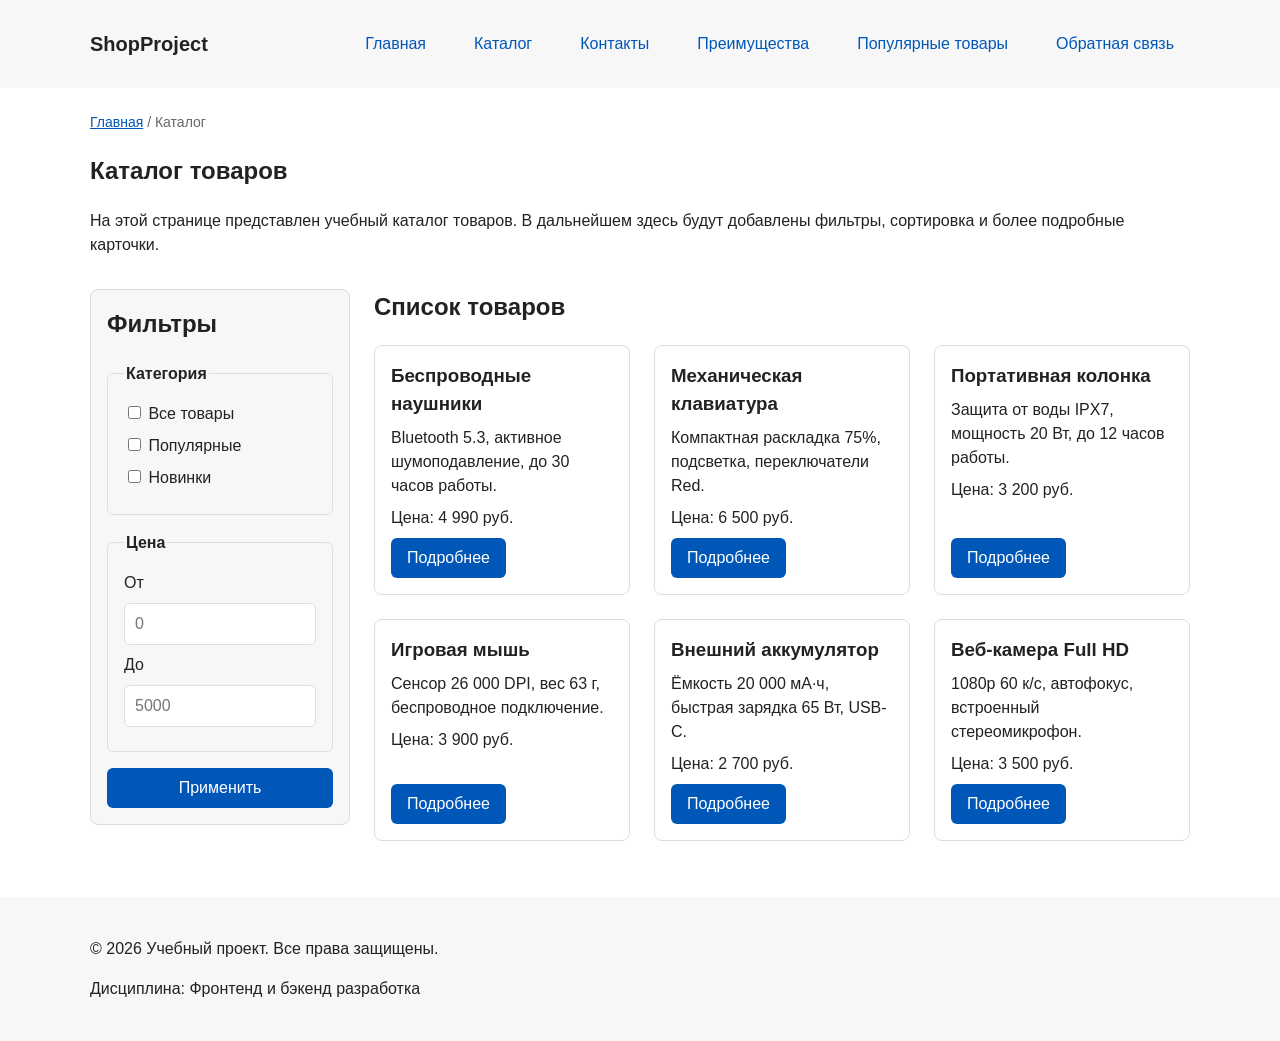
==== commit 0a9ff8d3: "Merge pull request #10 from marni52/revert/back-to-practice-6 Revert to practice 6 state" ====
--- a/catalog.html
+++ b/catalog.html
@@ -13,18 +13,18 @@
   <link rel="stylesheet" href="css/style.css">
 </head>
 <body>
-  <header class="site-header">
-    <div class="site-header__inner">
-      <a class="site-header__logo" href="index.html">ShopProject</a>
+  <header>
+    <div class="site-header">
+      <a class="site-logo" href="index.html">ShopProject</a>
 
       <nav class="site-nav" aria-label="Основная навигация">
         <ul class="site-nav__list">
-          <li class="site-nav__item"><a class="site-nav__link" href="index.html">Главная</a></li>
-          <li class="site-nav__item"><a class="site-nav__link site-nav__link--active" href="catalog.html" aria-current="page">Каталог</a></li>
-          <li class="site-nav__item"><a class="site-nav__link" href="contacts.html">Контакты</a></li>
-          <li class="site-nav__item"><a class="site-nav__link" href="index.html#advantages">Преимущества</a></li>
-          <li class="site-nav__item"><a class="site-nav__link" href="index.html#popular">Популярные товары</a></li>
-          <li class="site-nav__item"><a class="site-nav__link" href="index.html#contacts">Обратная связь</a></li>
+          <li><a href="index.html">Главная</a></li>
+          <li><a href="catalog.html">Каталог</a></li>
+          <li><a href="contacts.html">Контакты</a></li>
+          <li><a href="index.html#advantages">Преимущества</a></li>
+          <li><a href="index.html#popular">Популярные товары</a></li>
+          <li><a href="index.html#contacts">Обратная связь</a></li>
         </ul>
       </nav>
     </div>
@@ -32,13 +32,13 @@
 
   <main>
     <nav class="breadcrumbs" aria-label="Хлебные крошки">
-      <a class="breadcrumbs__link" href="index.html">Главная</a>
-      <span class="breadcrumbs__current">Каталог</span>
+      <a href="index.html">Главная</a>
+      <span>Каталог</span>
     </nav>
 
     <section class="section">
-      <h1 class="section__title">Каталог товаров</h1>
-      <p class="section__text">
+      <h1>Каталог товаров</h1>
+      <p>
         На этой странице представлен учебный каталог товаров.
         В дальнейшем здесь будут добавлены фильтры, сортировка и более
         подробные карточки.
@@ -47,95 +47,95 @@
 
     <section class="catalog-layout">
       <aside class="catalog-filters">
-        <h2 class="catalog-filters__title">Фильтры</h2>
+        <h2>Фильтры</h2>
 
         <form class="filters-form" action="#" method="get">
-          <fieldset class="filters-form__group">
-            <legend class="filters-form__legend">Категория</legend>
+          <fieldset>
+            <legend>Категория</legend>
 
-            <label class="filters-form__label">
-              <input class="filters-form__checkbox" type="checkbox" name="category" value="all">
+            <label>
+              <input type="checkbox" name="category" value="all">
               Все товары
             </label>
 
-            <label class="filters-form__label">
-              <input class="filters-form__checkbox" type="checkbox" name="category" value="popular">
+            <label>
+              <input type="checkbox" name="category" value="popular">
               Популярные
             </label>
 
-            <label class="filters-form__label">
-              <input class="filters-form__checkbox" type="checkbox" name="category" value="new">
+            <label>
+              <input type="checkbox" name="category" value="new">
               Новинки
             </label>
           </fieldset>
 
-          <fieldset class="filters-form__group">
-            <legend class="filters-form__legend">Цена</legend>
+          <fieldset>
+            <legend>Цена</legend>
 
-            <label class="filters-form__label" for="price-from">От</label>
-            <input class="filters-form__input" id="price-from" name="price-from" type="number" min="0" placeholder="0">
+            <label for="price-from">От</label>
+            <input id="price-from" name="price-from" type="number" min="0" placeholder="0">
 
-            <label class="filters-form__label" for="price-to">До</label>
-            <input class="filters-form__input" id="price-to" name="price-to" type="number" min="0" placeholder="5000">
+            <label for="price-to">До</label>
+            <input id="price-to" name="price-to" type="number" min="0" placeholder="5000">
           </fieldset>
 
-          <button class="button button--primary filters-form__button" type="submit">Применить</button>
+          <button class="button" type="submit">Применить</button>
         </form>
       </aside>
 
       <section class="catalog-products">
-        <h2 class="catalog-products__title">Список товаров</h2>
+        <h2>Список товаров</h2>
 
         <div class="products-grid">
           <article class="product-card">
-            <h3 class="product-card__title">Беспроводные наушники</h3>
-            <p class="product-card__description">Bluetooth 5.3, активное шумоподавление, до 30 часов работы.</p>
-            <p class="product-card__price">Цена: 4 990 руб.</p>
-            <a class="button button--primary product-card__button" href="index.html#popular">Подробнее</a>
+            <h3>Беспроводные наушники</h3>
+            <p>Bluetooth 5.3, активное шумоподавление, до 30 часов работы.</p>
+            <p>Цена: 4 990 руб.</p>
+            <a class="button" href="index.html#popular">Подробнее</a>
           </article>
 
           <article class="product-card">
-            <h3 class="product-card__title">Механическая клавиатура</h3>
-            <p class="product-card__description">Компактная раскладка 75%, подсветка, переключатели Red.</p>
-            <p class="product-card__price">Цена: 6 500 руб.</p>
-            <a class="button button--primary product-card__button" href="index.html#popular">Подробнее</a>
+            <h3>Механическая клавиатура</h3>
+            <p>Компактная раскладка 75%, подсветка, переключатели Red.</p>
+            <p>Цена: 6 500 руб.</p>
+            <a class="button" href="index.html#popular">Подробнее</a>
           </article>
 
           <article class="product-card">
-            <h3 class="product-card__title">Портативная колонка</h3>
-            <p class="product-card__description">Защита от воды IPX7, мощность 20 Вт, до 12 часов работы.</p>
-            <p class="product-card__price">Цена: 3 200 руб.</p>
-            <a class="button button--primary product-card__button" href="index.html#popular">Подробнее</a>
+            <h3>Портативная колонка</h3>
+            <p>Защита от воды IPX7, мощность 20 Вт, до 12 часов работы.</p>
+            <p>Цена: 3 200 руб.</p>
+            <a class="button" href="index.html#popular">Подробнее</a>
           </article>
 
           <article class="product-card">
-            <h3 class="product-card__title">Игровая мышь</h3>
-            <p class="product-card__description">Сенсор 26 000 DPI, вес 63 г, беспроводное подключение.</p>
-            <p class="product-card__price">Цена: 3 900 руб.</p>
-            <a class="button button--primary product-card__button" href="index.html#popular">Подробнее</a>
+            <h3>Игровая мышь</h3>
+            <p>Сенсор 26 000 DPI, вес 63 г, беспроводное подключение.</p>
+            <p>Цена: 3 900 руб.</p>
+            <a class="button" href="index.html#popular">Подробнее</a>
           </article>
 
           <article class="product-card">
-            <h3 class="product-card__title">Внешний аккумулятор</h3>
-            <p class="product-card__description">Ёмкость 20 000 мА·ч, быстрая зарядка 65 Вт, USB-C.</p>
-            <p class="product-card__price">Цена: 2 700 руб.</p>
-            <a class="button button--primary product-card__button" href="index.html#popular">Подробнее</a>
+            <h3>Внешний аккумулятор</h3>
+            <p>Ёмкость 20 000 мА·ч, быстрая зарядка 65 Вт, USB-C.</p>
+            <p>Цена: 2 700 руб.</p>
+            <a class="button" href="index.html#popular">Подробнее</a>
           </article>
 
           <article class="product-card">
-            <h3 class="product-card__title">Веб-камера Full HD</h3>
-            <p class="product-card__description">1080p 60 к/с, автофокус, встроенный стереомикрофон.</p>
-            <p class="product-card__price">Цена: 3 500 руб.</p>
-            <a class="button button--primary product-card__button" href="index.html#popular">Подробнее</a>
+            <h3>Веб-камера Full HD</h3>
+            <p>1080p 60 к/с, автофокус, встроенный стереомикрофон.</p>
+            <p>Цена: 3 500 руб.</p>
+            <a class="button" href="index.html#popular">Подробнее</a>
           </article>
         </div>
       </section>
     </section>
   </main>
 
-  <footer class="site-footer">
-    <p class="site-footer__text">&copy; 2026 Учебный проект. Все права защищены.</p>
-    <p class="site-footer__text">Дисциплина: Фронтенд и бэкенд разработка</p>
+  <footer>
+    <p>&copy; 2026 Учебный проект. Все права защищены.</p>
+    <p>Дисциплина: Фронтенд и бэкенд разработка</p>
   </footer>
 </body>
 </html>
--- a/css/style.css
+++ b/css/style.css
@@ -40,10 +40,16 @@
    2. Базовые стили
    =============================== */
 
+/*
+  border-box: width включает content, padding и border.
+*/
 * {
   box-sizing: border-box;
 }
 
+/*
+  Плавная прокрутка к якорям.
+*/
 html {
   scroll-behavior: smooth;
 }
@@ -56,9 +62,39 @@
   background-color: var(--color-bg);
 }
 
-main {
+/*
+  Внутренние отступы основных областей страницы.
+*/
+header,
+main,
+footer {
   padding: var(--space-lg);
 }
+
+/*
+  Шапка и подвал используют нейтральный фон.
+*/
+header {
+  background-color: var(--color-surface);
+}
+
+footer {
+  background-color: var(--color-surface);
+}
+
+/*
+  Содержимое подвала выравнивается по той же ширине контейнера,
+  что и шапка и разделы страницы.
+*/
+footer > * {
+  max-width: var(--container-width);
+  margin-left: auto;
+  margin-right: auto;
+}
+
+/* ===============================
+   3. Общие элементы интерфейса
+   =============================== */
 
 a {
   color: var(--color-primary);
@@ -73,39 +109,61 @@
   outline-offset: 3px;
 }
 
-/* Подсветка раздела, к которому перешли по якорной ссылке */
+/*
+  Ссылка или кнопка, оформленная как кнопка.
+*/
+.button {
+  display: inline-block;
+  padding: var(--space-sm) var(--space-md);
+  color: var(--color-white);
+  background-color: var(--color-primary);
+  text-decoration: none;
+  font: inherit;
+  border: none;
+  border-radius: var(--radius-sm);
+  cursor: pointer;
+}
+
+.button:hover {
+  color: var(--color-white);
+  background-color: var(--color-primary-dark);
+}
+
+/*
+  Подсветка цели якорной ссылки (#advantages, #popular, #contacts).
+*/
 :target {
   outline: 2px dashed var(--color-primary);
   outline-offset: 4px;
 }
 
-/* ===============================
-   3. Блок button
-   =============================== */
-
-.button {
-  display: inline-block;
-  padding: var(--space-sm) var(--space-md);
-  font: inherit;
-  text-decoration: none;
-  border: none;
-  border-radius: var(--radius-sm);
-  cursor: pointer;
-}
-
-.button--primary {
-  color: var(--color-white);
+.button:active {
+  transform: translateY(1px);
+}
+
+.button:focus-visible {
+  outline: var(--focus-ring);
+  outline-offset: 3px;
+}
+
+.button:disabled {
+  opacity: 0.6;
+  cursor: not-allowed;
+}
+
+/*
+  Неактивная кнопка не реагирует на наведение.
+*/
+.button:disabled:hover {
   background-color: var(--color-primary);
 }
 
-.button--primary:hover {
-  color: var(--color-white);
-  background-color: var(--color-primary-dark);
-}
-
+/*
+  Второстепенная кнопка (например, «Закрыть» в модальном окне).
+*/
 .button--secondary {
   color: var(--color-primary);
-  background-color: transparent;
+  background-color: var(--color-white);
   box-shadow: inset 0 0 0 1px var(--color-primary);
 }
 
@@ -114,30 +172,15 @@
   background-color: var(--color-primary);
 }
 
-.button:active {
-  transform: translateY(1px);
-}
-
-.button:focus-visible {
-  outline: var(--focus-ring);
-  outline-offset: 3px;
-}
-
-.button:disabled,
-.button--disabled {
-  opacity: 0.6;
-  cursor: not-allowed;
-}
-
 /* ===============================
-   4. Шапка, навигация, подвал
+   4. Компоненты страницы
    =============================== */
 
+/*
+  Шапка: логотип слева, меню справа (Flexbox).
+  flex-wrap переносит меню под логотип, если не хватает места.
+*/
 .site-header {
-  background-color: var(--color-surface);
-}
-
-.site-header__inner {
   display: flex;
   flex-wrap: wrap;
   justify-content: space-between;
@@ -145,32 +188,37 @@
   gap: var(--space-md);
   max-width: var(--container-width);
   margin: 0 auto;
-  padding: var(--space-lg);
-}
-
-.site-header__logo {
+}
+
+/*
+  Текстовый логотип.
+*/
+.site-logo {
   font-size: 20px;
-  font-weight: 700;
+  font-weight: bold;
+  text-decoration: none;
   color: var(--color-text);
-  text-decoration: none;
-}
-
-.site-header__logo:hover {
+}
+
+.site-logo:hover {
   color: var(--color-primary);
 }
 
+/*
+  Навигация: пункты меню в строку через Flexbox.
+*/
 .site-nav__list {
   display: flex;
   flex-wrap: wrap;
   justify-content: center;
   align-items: center;
   gap: var(--space-md);
+  padding: 0;
   margin: 0;
-  padding: 0;
   list-style: none;
 }
 
-.site-nav__link {
+.site-nav__list a {
   display: inline-block;
   padding: var(--space-sm) var(--space-md);
   color: var(--color-primary);
@@ -178,35 +226,15 @@
   border-radius: var(--radius-sm);
 }
 
-.site-nav__link:hover {
+.site-nav__list a:hover {
   color: var(--color-white);
   background-color: var(--color-primary);
 }
 
-.site-nav__link:focus-visible {
-  outline: var(--focus-ring);
-  outline-offset: 3px;
-}
-
-.site-nav__link--active {
-  color: var(--color-white);
-  background-color: var(--color-primary);
-}
-
-.site-footer {
-  padding: var(--space-lg);
-  background-color: var(--color-surface);
-}
-
-.site-footer__text {
-  max-width: var(--container-width);
-  margin: 0 auto var(--space-sm);
-}
-
-/* ===============================
-   5. Компоненты страницы
-   =============================== */
-
+/*
+  Хлебные крошки на внутренних страницах.
+  Текущая страница — span, разделитель добавляется через ::before.
+*/
 .breadcrumbs {
   max-width: var(--container-width);
   margin: 0 auto var(--space-md);
@@ -214,15 +242,18 @@
   color: var(--color-muted);
 }
 
-.breadcrumbs__link {
+.breadcrumbs a {
   color: var(--color-primary);
 }
 
-.breadcrumbs__current::before {
+.breadcrumbs span::before {
   content: " / ";
   color: var(--color-muted);
 }
 
+/*
+  Hero-блок — первый крупный блок страницы.
+*/
 .hero {
   max-width: var(--container-width);
   margin: 0 auto var(--space-xl);
@@ -231,51 +262,35 @@
   border-radius: var(--radius-lg);
 }
 
-.hero__title {
+/*
+  Общий класс для разделов страницы.
+*/
+.section {
+  max-width: var(--container-width);
+  margin: 0 auto var(--space-xl);
+}
+
+.section h2 {
   margin-top: 0;
 }
 
-.section {
-  max-width: var(--container-width);
-  margin: 0 auto var(--space-xl);
-}
-
-.section__title {
-  margin-top: 0;
-}
-
-.advantages-list__item {
-  margin-bottom: var(--space-xs);
-}
-
-.contacts-list__item {
-  margin-bottom: var(--space-xs);
-}
-
-.aside-info {
-  max-width: var(--container-width);
-  margin: 0 auto var(--space-xl);
-  padding: var(--space-md);
-  border-left: 4px solid var(--color-primary);
-  background-color: var(--color-surface);
-}
-
-.aside-info__title {
-  margin-top: 0;
-}
-
-/* Сетка карточек: отвечает только за расположение */
+/*
+  Сетка карточек товаров (CSS Grid): три равные колонки.
+*/
 .products-grid {
   display: grid;
   grid-template-columns: repeat(3, 1fr);
   gap: var(--space-lg);
 }
 
-/* Карточка товара: переиспользуемый блок */
+/*
+  Карточка товара — flex-контейнер со столбцом элементов.
+*/
 .product-card {
   display: flex;
   flex-direction: column;
   gap: var(--space-sm);
+  margin-bottom: 0;
   padding: var(--space-md);
   border: 1px solid var(--color-border);
   border-radius: var(--radius-md);
@@ -286,47 +301,31 @@
   border-color: var(--color-primary);
 }
 
-.product-card--featured {
-  border-color: var(--color-primary);
-}
-
-.product-card--discount {
-  border-color: var(--color-danger);
-}
-
-.product-card__title {
+.product-card h3,
+.product-card p {
   margin: 0;
-  color: var(--color-text);
-}
-
-.product-card__description {
-  margin: 0;
-  color: var(--color-muted);
-}
-
-.product-card__price {
-  margin: 0;
-  font-weight: 700;
-}
-
-.product-card--discount .product-card__price {
-  color: var(--color-danger);
-}
-
-.product-card__button {
+}
+
+/*
+  Кнопка прижимается к низу карточки и не растягивается по ширине,
+  поэтому кнопки в соседних карточках стоят на одной линии.
+*/
+.product-card .button {
   margin-top: auto;
   align-self: flex-start;
 }
 
-/* Страница каталога: фильтры + товары */
+/*
+  Страница каталога: «фильтры + товары» через именованные области Grid.
+*/
 .catalog-layout {
+  max-width: var(--container-width);
+  margin: 0 auto var(--space-xl);
   display: grid;
   grid-template-columns: 260px 1fr;
   grid-template-areas: "filters products";
   align-items: start;
   gap: var(--space-lg);
-  max-width: var(--container-width);
-  margin: 0 auto var(--space-xl);
 }
 
 .catalog-filters {
@@ -337,7 +336,8 @@
   background-color: var(--color-surface);
 }
 
-.catalog-filters__title {
+.catalog-filters h2,
+.catalog-products h2 {
   margin-top: 0;
 }
 
@@ -345,32 +345,31 @@
   grid-area: products;
 }
 
-.catalog-products__title {
-  margin-top: 0;
-}
-
+/*
+  Форма фильтров: группы полей выстроены через Grid.
+*/
 .filters-form {
   display: grid;
   gap: var(--space-md);
 }
 
-.filters-form__group {
+.filters-form fieldset {
   margin: 0;
   padding: var(--space-md);
   border: 1px solid var(--color-border);
   border-radius: var(--radius-sm);
 }
 
-.filters-form__legend {
+.filters-form legend {
   font-weight: 700;
 }
 
-.filters-form__label {
+.filters-form label {
   display: block;
   margin-bottom: var(--space-sm);
 }
 
-.filters-form__input {
+.filters-form input[type="number"] {
   width: 100%;
   margin-bottom: var(--space-sm);
   padding: 8px 10px;
@@ -379,18 +378,28 @@
   font: inherit;
 }
 
-.filters-form__input:hover {
+.filters-form input[type="number"]:hover {
   border-color: var(--color-primary);
 }
 
-.filters-form__input:focus-visible,
-.filters-form__checkbox:focus-visible {
+.filters-form input:focus-visible {
   outline: var(--focus-ring);
   outline-offset: 3px;
 }
 
+/*
+  Дополнительный информационный блок.
+*/
+.aside-info {
+  max-width: var(--container-width);
+  margin: 0 auto var(--space-xl);
+  padding: var(--space-md);
+  border-left: 4px solid var(--color-primary);
+  background-color: var(--color-surface);
+}
+
 /* ===============================
-   6. Модальное окно и форма заявки
+   5. Форма и модальное окно
    =============================== */
 
 .order-dialog {
@@ -404,22 +413,18 @@
   background-color: var(--color-backdrop);
 }
 
-.order-dialog__title {
-  margin-top: 0;
-}
-
-.order-form__field {
+.form-field {
   margin-bottom: var(--space-md);
 }
 
-.order-form__label {
+.form-field label {
   display: block;
   margin-bottom: var(--space-xs);
 }
 
-.order-form__input,
-.order-form__select,
-.order-form__textarea {
+.form-field input,
+.form-field select,
+.form-field textarea {
   width: 100%;
   padding: 10px 12px;
   border: 1px solid var(--color-border);
@@ -427,45 +432,60 @@
   font: inherit;
 }
 
-.order-form__input:hover,
-.order-form__select:hover,
-.order-form__textarea:hover {
-  border-color: var(--color-primary);
-}
-
-.order-form__input:focus-visible,
-.order-form__select:focus-visible,
-.order-form__textarea:focus-visible,
-.order-form__checkbox:focus-visible {
-  outline: var(--focus-ring);
-  outline-offset: 3px;
-}
-
-/* Поле с ошибкой: атрибут aria-invalid ставит js/main.js */
-.order-form__input[aria-invalid="true"],
-.order-form__select[aria-invalid="true"],
-.order-form__textarea[aria-invalid="true"] {
-  border-color: var(--color-danger);
-  background-color: var(--color-danger-bg);
-}
-
-.order-form__checkbox[aria-invalid="true"] {
-  outline: 2px solid var(--color-danger);
-}
-
-.order-form__hint {
+.form-field input[type="checkbox"] {
+  width: auto;
+}
+
+.form-field small {
   display: block;
   margin-top: var(--space-xs);
   color: var(--color-muted);
 }
 
-.order-form__actions {
+/*
+  Состояния полей формы.
+*/
+.form-field input:hover,
+.form-field select:hover,
+.form-field textarea:hover {
+  border-color: var(--color-primary);
+}
+
+.form-field input:focus-visible,
+.form-field select:focus-visible,
+.form-field textarea:focus-visible,
+.form-actions button:focus-visible {
+  outline: var(--focus-ring);
+  outline-offset: 3px;
+}
+
+.form-field input:disabled,
+.form-field select:disabled,
+.form-field textarea:disabled {
+  background-color: var(--color-surface);
+  cursor: not-allowed;
+}
+
+/*
+  Ошибочные поля (aria-invalid добавляется в js/main.js).
+  Селектор уточнён через .form-field, чтобы перебить .form-field input.
+*/
+.form-field [aria-invalid="true"] {
+  border-color: var(--color-danger);
+  background-color: var(--color-danger-bg);
+}
+
+.form-actions {
   display: flex;
   gap: var(--space-md);
   margin-top: var(--space-lg);
 }
 
+/*
+  Сообщение об успешной отправке.
+*/
 .success-message {
+  max-width: var(--container-width);
   margin: var(--space-lg) 0 0;
   padding: var(--space-md);
   border-left: 4px solid var(--color-success);
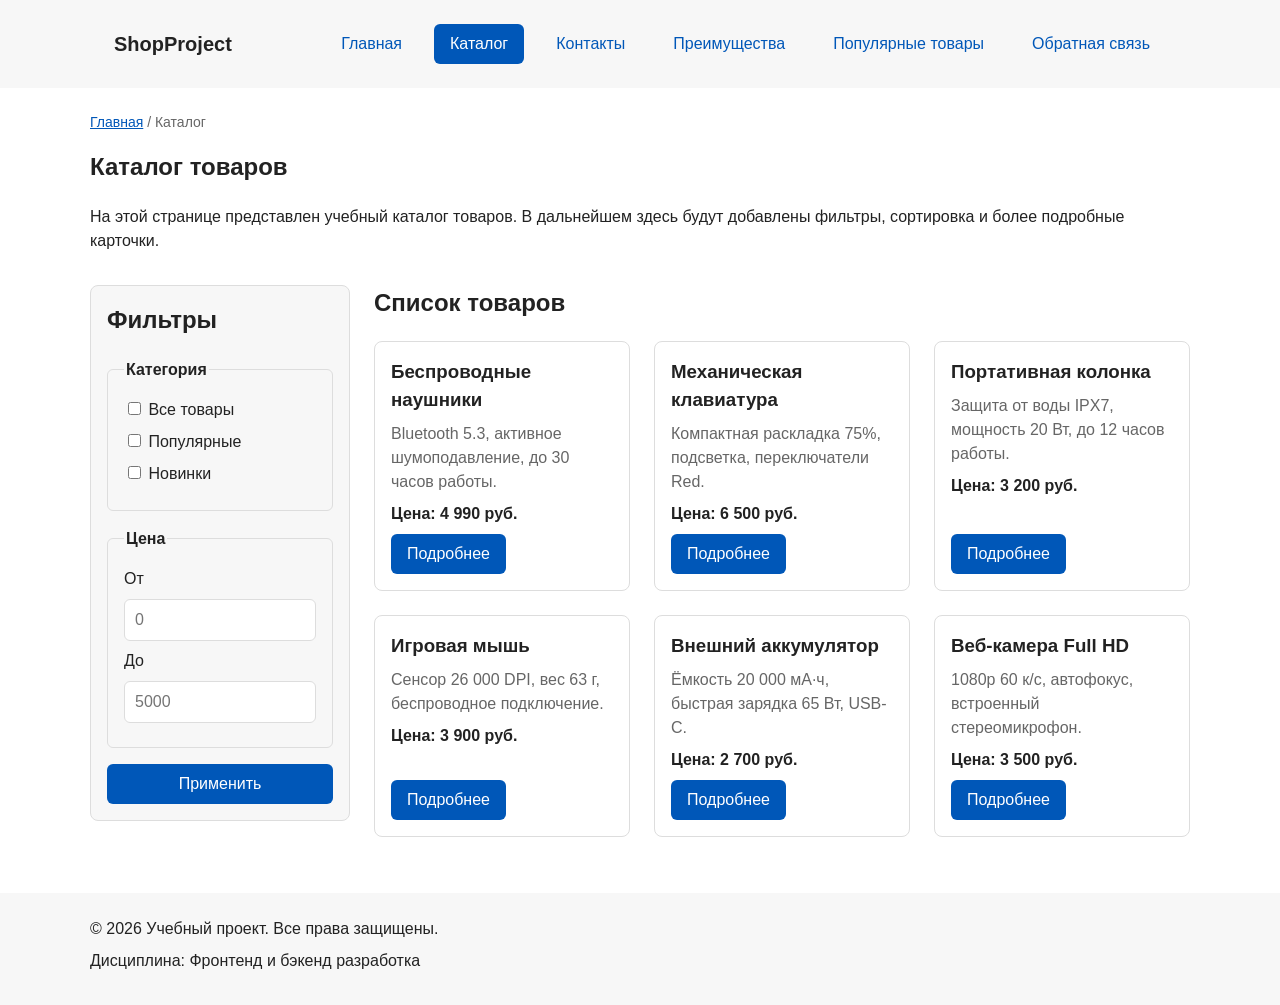
==== commit 7683e2e6: "refactor: apply BEM naming to CSS classes" ====
--- a/catalog.html
+++ b/catalog.html
@@ -13,18 +13,18 @@
   <link rel="stylesheet" href="css/style.css">
 </head>
 <body>
-  <header>
-    <div class="site-header">
-      <a class="site-logo" href="index.html">ShopProject</a>
+  <header class="site-header">
+    <div class="site-header__inner">
+      <a class="site-header__logo" href="index.html">ShopProject</a>
 
       <nav class="site-nav" aria-label="Основная навигация">
         <ul class="site-nav__list">
-          <li><a href="index.html">Главная</a></li>
-          <li><a href="catalog.html">Каталог</a></li>
-          <li><a href="contacts.html">Контакты</a></li>
-          <li><a href="index.html#advantages">Преимущества</a></li>
-          <li><a href="index.html#popular">Популярные товары</a></li>
-          <li><a href="index.html#contacts">Обратная связь</a></li>
+          <li class="site-nav__item"><a class="site-nav__link" href="index.html">Главная</a></li>
+          <li class="site-nav__item"><a class="site-nav__link site-nav__link--active" href="catalog.html" aria-current="page">Каталог</a></li>
+          <li class="site-nav__item"><a class="site-nav__link" href="contacts.html">Контакты</a></li>
+          <li class="site-nav__item"><a class="site-nav__link" href="index.html#advantages">Преимущества</a></li>
+          <li class="site-nav__item"><a class="site-nav__link" href="index.html#popular">Популярные товары</a></li>
+          <li class="site-nav__item"><a class="site-nav__link" href="index.html#contacts">Обратная связь</a></li>
         </ul>
       </nav>
     </div>
@@ -32,13 +32,13 @@
 
   <main>
     <nav class="breadcrumbs" aria-label="Хлебные крошки">
-      <a href="index.html">Главная</a>
-      <span>Каталог</span>
+      <a class="breadcrumbs__link" href="index.html">Главная</a>
+      <span class="breadcrumbs__current">Каталог</span>
     </nav>
 
     <section class="section">
-      <h1>Каталог товаров</h1>
-      <p>
+      <h1 class="section__title">Каталог товаров</h1>
+      <p class="section__text">
         На этой странице представлен учебный каталог товаров.
         В дальнейшем здесь будут добавлены фильтры, сортировка и более
         подробные карточки.
@@ -47,95 +47,95 @@
 
     <section class="catalog-layout">
       <aside class="catalog-filters">
-        <h2>Фильтры</h2>
+        <h2 class="catalog-filters__title">Фильтры</h2>
 
         <form class="filters-form" action="#" method="get">
-          <fieldset>
-            <legend>Категория</legend>
+          <fieldset class="filters-form__group">
+            <legend class="filters-form__legend">Категория</legend>
 
-            <label>
-              <input type="checkbox" name="category" value="all">
+            <label class="filters-form__label">
+              <input class="filters-form__checkbox" type="checkbox" name="category" value="all">
               Все товары
             </label>
 
-            <label>
-              <input type="checkbox" name="category" value="popular">
+            <label class="filters-form__label">
+              <input class="filters-form__checkbox" type="checkbox" name="category" value="popular">
               Популярные
             </label>
 
-            <label>
-              <input type="checkbox" name="category" value="new">
+            <label class="filters-form__label">
+              <input class="filters-form__checkbox" type="checkbox" name="category" value="new">
               Новинки
             </label>
           </fieldset>
 
-          <fieldset>
-            <legend>Цена</legend>
+          <fieldset class="filters-form__group">
+            <legend class="filters-form__legend">Цена</legend>
 
-            <label for="price-from">От</label>
-            <input id="price-from" name="price-from" type="number" min="0" placeholder="0">
+            <label class="filters-form__label" for="price-from">От</label>
+            <input class="filters-form__input" id="price-from" name="price-from" type="number" min="0" placeholder="0">
 
-            <label for="price-to">До</label>
-            <input id="price-to" name="price-to" type="number" min="0" placeholder="5000">
+            <label class="filters-form__label" for="price-to">До</label>
+            <input class="filters-form__input" id="price-to" name="price-to" type="number" min="0" placeholder="5000">
           </fieldset>
 
-          <button class="button" type="submit">Применить</button>
+          <button class="button button--primary filters-form__button" type="submit">Применить</button>
         </form>
       </aside>
 
       <section class="catalog-products">
-        <h2>Список товаров</h2>
+        <h2 class="catalog-products__title">Список товаров</h2>
 
         <div class="products-grid">
           <article class="product-card">
-            <h3>Беспроводные наушники</h3>
-            <p>Bluetooth 5.3, активное шумоподавление, до 30 часов работы.</p>
-            <p>Цена: 4 990 руб.</p>
-            <a class="button" href="index.html#popular">Подробнее</a>
+            <h3 class="product-card__title">Беспроводные наушники</h3>
+            <p class="product-card__description">Bluetooth 5.3, активное шумоподавление, до 30 часов работы.</p>
+            <p class="product-card__price">Цена: 4 990 руб.</p>
+            <a class="button button--primary product-card__button" href="index.html#popular">Подробнее</a>
           </article>
 
           <article class="product-card">
-            <h3>Механическая клавиатура</h3>
-            <p>Компактная раскладка 75%, подсветка, переключатели Red.</p>
-            <p>Цена: 6 500 руб.</p>
-            <a class="button" href="index.html#popular">Подробнее</a>
+            <h3 class="product-card__title">Механическая клавиатура</h3>
+            <p class="product-card__description">Компактная раскладка 75%, подсветка, переключатели Red.</p>
+            <p class="product-card__price">Цена: 6 500 руб.</p>
+            <a class="button button--primary product-card__button" href="index.html#popular">Подробнее</a>
           </article>
 
           <article class="product-card">
-            <h3>Портативная колонка</h3>
-            <p>Защита от воды IPX7, мощность 20 Вт, до 12 часов работы.</p>
-            <p>Цена: 3 200 руб.</p>
-            <a class="button" href="index.html#popular">Подробнее</a>
+            <h3 class="product-card__title">Портативная колонка</h3>
+            <p class="product-card__description">Защита от воды IPX7, мощность 20 Вт, до 12 часов работы.</p>
+            <p class="product-card__price">Цена: 3 200 руб.</p>
+            <a class="button button--primary product-card__button" href="index.html#popular">Подробнее</a>
           </article>
 
           <article class="product-card">
-            <h3>Игровая мышь</h3>
-            <p>Сенсор 26 000 DPI, вес 63 г, беспроводное подключение.</p>
-            <p>Цена: 3 900 руб.</p>
-            <a class="button" href="index.html#popular">Подробнее</a>
+            <h3 class="product-card__title">Игровая мышь</h3>
+            <p class="product-card__description">Сенсор 26 000 DPI, вес 63 г, беспроводное подключение.</p>
+            <p class="product-card__price">Цена: 3 900 руб.</p>
+            <a class="button button--primary product-card__button" href="index.html#popular">Подробнее</a>
           </article>
 
           <article class="product-card">
-            <h3>Внешний аккумулятор</h3>
-            <p>Ёмкость 20 000 мА·ч, быстрая зарядка 65 Вт, USB-C.</p>
-            <p>Цена: 2 700 руб.</p>
-            <a class="button" href="index.html#popular">Подробнее</a>
+            <h3 class="product-card__title">Внешний аккумулятор</h3>
+            <p class="product-card__description">Ёмкость 20 000 мА·ч, быстрая зарядка 65 Вт, USB-C.</p>
+            <p class="product-card__price">Цена: 2 700 руб.</p>
+            <a class="button button--primary product-card__button" href="index.html#popular">Подробнее</a>
           </article>
 
           <article class="product-card">
-            <h3>Веб-камера Full HD</h3>
-            <p>1080p 60 к/с, автофокус, встроенный стереомикрофон.</p>
-            <p>Цена: 3 500 руб.</p>
-            <a class="button" href="index.html#popular">Подробнее</a>
+            <h3 class="product-card__title">Веб-камера Full HD</h3>
+            <p class="product-card__description">1080p 60 к/с, автофокус, встроенный стереомикрофон.</p>
+            <p class="product-card__price">Цена: 3 500 руб.</p>
+            <a class="button button--primary product-card__button" href="index.html#popular">Подробнее</a>
           </article>
         </div>
       </section>
     </section>
   </main>
 
-  <footer>
-    <p>&copy; 2026 Учебный проект. Все права защищены.</p>
-    <p>Дисциплина: Фронтенд и бэкенд разработка</p>
+  <footer class="site-footer">
+    <p class="site-footer__text">&copy; 2026 Учебный проект. Все права защищены.</p>
+    <p class="site-footer__text">Дисциплина: Фронтенд и бэкенд разработка</p>
   </footer>
 </body>
 </html>
--- a/css/style.css
+++ b/css/style.css
@@ -40,16 +40,10 @@
    2. Базовые стили
    =============================== */
 
-/*
-  border-box: width включает content, padding и border.
-*/
 * {
   box-sizing: border-box;
 }
 
-/*
-  Плавная прокрутка к якорям.
-*/
 html {
   scroll-behavior: smooth;
 }
@@ -62,39 +56,9 @@
   background-color: var(--color-bg);
 }
 
-/*
-  Внутренние отступы основных областей страницы.
-*/
-header,
-main,
-footer {
+main {
   padding: var(--space-lg);
 }
-
-/*
-  Шапка и подвал используют нейтральный фон.
-*/
-header {
-  background-color: var(--color-surface);
-}
-
-footer {
-  background-color: var(--color-surface);
-}
-
-/*
-  Содержимое подвала выравнивается по той же ширине контейнера,
-  что и шапка и разделы страницы.
-*/
-footer > * {
-  max-width: var(--container-width);
-  margin-left: auto;
-  margin-right: auto;
-}
-
-/* ===============================
-   3. Общие элементы интерфейса
-   =============================== */
 
 a {
   color: var(--color-primary);
@@ -109,32 +73,45 @@
   outline-offset: 3px;
 }
 
-/*
-  Ссылка или кнопка, оформленная как кнопка.
-*/
+/* Подсветка раздела, к которому перешли по якорной ссылке */
+:target {
+  outline: 2px dashed var(--color-primary);
+  outline-offset: 4px;
+}
+
+/* ===============================
+   3. Блок button
+   =============================== */
+
 .button {
   display: inline-block;
   padding: var(--space-sm) var(--space-md);
-  color: var(--color-white);
-  background-color: var(--color-primary);
+  font: inherit;
   text-decoration: none;
-  font: inherit;
   border: none;
   border-radius: var(--radius-sm);
   cursor: pointer;
 }
 
-.button:hover {
+.button--primary {
+  color: var(--color-white);
+  background-color: var(--color-primary);
+}
+
+.button--primary:hover {
   color: var(--color-white);
   background-color: var(--color-primary-dark);
 }
 
-/*
-  Подсветка цели якорной ссылки (#advantages, #popular, #contacts).
-*/
-:target {
-  outline: 2px dashed var(--color-primary);
-  outline-offset: 4px;
+.button--secondary {
+  color: var(--color-primary);
+  background-color: transparent;
+  box-shadow: inset 0 0 0 1px var(--color-primary);
+}
+
+.button--secondary:hover {
+  color: var(--color-white);
+  background-color: var(--color-primary);
 }
 
 .button:active {
@@ -146,41 +123,21 @@
   outline-offset: 3px;
 }
 
-.button:disabled {
+.button:disabled,
+.button--disabled {
   opacity: 0.6;
   cursor: not-allowed;
 }
 
-/*
-  Неактивная кнопка не реагирует на наведение.
-*/
-.button:disabled:hover {
-  background-color: var(--color-primary);
-}
-
-/*
-  Второстепенная кнопка (например, «Закрыть» в модальном окне).
-*/
-.button--secondary {
-  color: var(--color-primary);
-  background-color: var(--color-white);
-  box-shadow: inset 0 0 0 1px var(--color-primary);
-}
-
-.button--secondary:hover {
-  color: var(--color-white);
-  background-color: var(--color-primary);
-}
-
-/* ===============================
-   4. Компоненты страницы
-   =============================== */
-
-/*
-  Шапка: логотип слева, меню справа (Flexbox).
-  flex-wrap переносит меню под логотип, если не хватает места.
-*/
+/* ===============================
+   4. Шапка, навигация, подвал
+   =============================== */
+
 .site-header {
+  background-color: var(--color-surface);
+}
+
+.site-header__inner {
   display: flex;
   flex-wrap: wrap;
   justify-content: space-between;
@@ -188,37 +145,32 @@
   gap: var(--space-md);
   max-width: var(--container-width);
   margin: 0 auto;
-}
-
-/*
-  Текстовый логотип.
-*/
-.site-logo {
+  padding: var(--space-lg);
+}
+
+.site-header__logo {
   font-size: 20px;
-  font-weight: bold;
+  font-weight: 700;
+  color: var(--color-text);
   text-decoration: none;
-  color: var(--color-text);
-}
-
-.site-logo:hover {
+}
+
+.site-header__logo:hover {
   color: var(--color-primary);
 }
 
-/*
-  Навигация: пункты меню в строку через Flexbox.
-*/
 .site-nav__list {
   display: flex;
   flex-wrap: wrap;
   justify-content: center;
   align-items: center;
   gap: var(--space-md);
+  margin: 0;
   padding: 0;
-  margin: 0;
   list-style: none;
 }
 
-.site-nav__list a {
+.site-nav__link {
   display: inline-block;
   padding: var(--space-sm) var(--space-md);
   color: var(--color-primary);
@@ -226,15 +178,35 @@
   border-radius: var(--radius-sm);
 }
 
-.site-nav__list a:hover {
+.site-nav__link:hover {
   color: var(--color-white);
   background-color: var(--color-primary);
 }
 
-/*
-  Хлебные крошки на внутренних страницах.
-  Текущая страница — span, разделитель добавляется через ::before.
-*/
+.site-nav__link:focus-visible {
+  outline: var(--focus-ring);
+  outline-offset: 3px;
+}
+
+.site-nav__link--active {
+  color: var(--color-white);
+  background-color: var(--color-primary);
+}
+
+.site-footer {
+  padding: var(--space-lg);
+  background-color: var(--color-surface);
+}
+
+.site-footer__text {
+  max-width: var(--container-width);
+  margin: 0 auto var(--space-sm);
+}
+
+/* ===============================
+   5. Компоненты страницы
+   =============================== */
+
 .breadcrumbs {
   max-width: var(--container-width);
   margin: 0 auto var(--space-md);
@@ -242,18 +214,15 @@
   color: var(--color-muted);
 }
 
-.breadcrumbs a {
+.breadcrumbs__link {
   color: var(--color-primary);
 }
 
-.breadcrumbs span::before {
+.breadcrumbs__current::before {
   content: " / ";
   color: var(--color-muted);
 }
 
-/*
-  Hero-блок — первый крупный блок страницы.
-*/
 .hero {
   max-width: var(--container-width);
   margin: 0 auto var(--space-xl);
@@ -262,35 +231,51 @@
   border-radius: var(--radius-lg);
 }
 
-/*
-  Общий класс для разделов страницы.
-*/
+.hero__title {
+  margin-top: 0;
+}
+
 .section {
   max-width: var(--container-width);
   margin: 0 auto var(--space-xl);
 }
 
-.section h2 {
-  margin-top: 0;
-}
-
-/*
-  Сетка карточек товаров (CSS Grid): три равные колонки.
-*/
+.section__title {
+  margin-top: 0;
+}
+
+.advantages-list__item {
+  margin-bottom: var(--space-xs);
+}
+
+.contacts-list__item {
+  margin-bottom: var(--space-xs);
+}
+
+.aside-info {
+  max-width: var(--container-width);
+  margin: 0 auto var(--space-xl);
+  padding: var(--space-md);
+  border-left: 4px solid var(--color-primary);
+  background-color: var(--color-surface);
+}
+
+.aside-info__title {
+  margin-top: 0;
+}
+
+/* Сетка карточек: отвечает только за расположение */
 .products-grid {
   display: grid;
   grid-template-columns: repeat(3, 1fr);
   gap: var(--space-lg);
 }
 
-/*
-  Карточка товара — flex-контейнер со столбцом элементов.
-*/
+/* Карточка товара: переиспользуемый блок */
 .product-card {
   display: flex;
   flex-direction: column;
   gap: var(--space-sm);
-  margin-bottom: 0;
   padding: var(--space-md);
   border: 1px solid var(--color-border);
   border-radius: var(--radius-md);
@@ -301,31 +286,47 @@
   border-color: var(--color-primary);
 }
 
-.product-card h3,
-.product-card p {
-  margin: 0;
-}
-
-/*
-  Кнопка прижимается к низу карточки и не растягивается по ширине,
-  поэтому кнопки в соседних карточках стоят на одной линии.
-*/
-.product-card .button {
+.product-card--featured {
+  border-color: var(--color-primary);
+}
+
+.product-card--discount {
+  border-color: var(--color-danger);
+}
+
+.product-card__title {
+  margin: 0;
+  color: var(--color-text);
+}
+
+.product-card__description {
+  margin: 0;
+  color: var(--color-muted);
+}
+
+.product-card__price {
+  margin: 0;
+  font-weight: 700;
+}
+
+.product-card--discount .product-card__price {
+  color: var(--color-danger);
+}
+
+.product-card__button {
   margin-top: auto;
   align-self: flex-start;
 }
 
-/*
-  Страница каталога: «фильтры + товары» через именованные области Grid.
-*/
+/* Страница каталога: фильтры + товары */
 .catalog-layout {
-  max-width: var(--container-width);
-  margin: 0 auto var(--space-xl);
   display: grid;
   grid-template-columns: 260px 1fr;
   grid-template-areas: "filters products";
   align-items: start;
   gap: var(--space-lg);
+  max-width: var(--container-width);
+  margin: 0 auto var(--space-xl);
 }
 
 .catalog-filters {
@@ -336,8 +337,7 @@
   background-color: var(--color-surface);
 }
 
-.catalog-filters h2,
-.catalog-products h2 {
+.catalog-filters__title {
   margin-top: 0;
 }
 
@@ -345,31 +345,32 @@
   grid-area: products;
 }
 
-/*
-  Форма фильтров: группы полей выстроены через Grid.
-*/
+.catalog-products__title {
+  margin-top: 0;
+}
+
 .filters-form {
   display: grid;
   gap: var(--space-md);
 }
 
-.filters-form fieldset {
+.filters-form__group {
   margin: 0;
   padding: var(--space-md);
   border: 1px solid var(--color-border);
   border-radius: var(--radius-sm);
 }
 
-.filters-form legend {
+.filters-form__legend {
   font-weight: 700;
 }
 
-.filters-form label {
+.filters-form__label {
   display: block;
   margin-bottom: var(--space-sm);
 }
 
-.filters-form input[type="number"] {
+.filters-form__input {
   width: 100%;
   margin-bottom: var(--space-sm);
   padding: 8px 10px;
@@ -378,28 +379,18 @@
   font: inherit;
 }
 
-.filters-form input[type="number"]:hover {
+.filters-form__input:hover {
   border-color: var(--color-primary);
 }
 
-.filters-form input:focus-visible {
+.filters-form__input:focus-visible,
+.filters-form__checkbox:focus-visible {
   outline: var(--focus-ring);
   outline-offset: 3px;
 }
 
-/*
-  Дополнительный информационный блок.
-*/
-.aside-info {
-  max-width: var(--container-width);
-  margin: 0 auto var(--space-xl);
-  padding: var(--space-md);
-  border-left: 4px solid var(--color-primary);
-  background-color: var(--color-surface);
-}
-
-/* ===============================
-   5. Форма и модальное окно
+/* ===============================
+   6. Модальное окно и форма заявки
    =============================== */
 
 .order-dialog {
@@ -413,18 +404,22 @@
   background-color: var(--color-backdrop);
 }
 
-.form-field {
+.order-dialog__title {
+  margin-top: 0;
+}
+
+.order-form__field {
   margin-bottom: var(--space-md);
 }
 
-.form-field label {
+.order-form__label {
   display: block;
   margin-bottom: var(--space-xs);
 }
 
-.form-field input,
-.form-field select,
-.form-field textarea {
+.order-form__input,
+.order-form__select,
+.order-form__textarea {
   width: 100%;
   padding: 10px 12px;
   border: 1px solid var(--color-border);
@@ -432,60 +427,45 @@
   font: inherit;
 }
 
-.form-field input[type="checkbox"] {
-  width: auto;
-}
-
-.form-field small {
+.order-form__input:hover,
+.order-form__select:hover,
+.order-form__textarea:hover {
+  border-color: var(--color-primary);
+}
+
+.order-form__input:focus-visible,
+.order-form__select:focus-visible,
+.order-form__textarea:focus-visible,
+.order-form__checkbox:focus-visible {
+  outline: var(--focus-ring);
+  outline-offset: 3px;
+}
+
+/* Поле с ошибкой: атрибут aria-invalid ставит js/main.js */
+.order-form__input[aria-invalid="true"],
+.order-form__select[aria-invalid="true"],
+.order-form__textarea[aria-invalid="true"] {
+  border-color: var(--color-danger);
+  background-color: var(--color-danger-bg);
+}
+
+.order-form__checkbox[aria-invalid="true"] {
+  outline: 2px solid var(--color-danger);
+}
+
+.order-form__hint {
   display: block;
   margin-top: var(--space-xs);
   color: var(--color-muted);
 }
 
-/*
-  Состояния полей формы.
-*/
-.form-field input:hover,
-.form-field select:hover,
-.form-field textarea:hover {
-  border-color: var(--color-primary);
-}
-
-.form-field input:focus-visible,
-.form-field select:focus-visible,
-.form-field textarea:focus-visible,
-.form-actions button:focus-visible {
-  outline: var(--focus-ring);
-  outline-offset: 3px;
-}
-
-.form-field input:disabled,
-.form-field select:disabled,
-.form-field textarea:disabled {
-  background-color: var(--color-surface);
-  cursor: not-allowed;
-}
-
-/*
-  Ошибочные поля (aria-invalid добавляется в js/main.js).
-  Селектор уточнён через .form-field, чтобы перебить .form-field input.
-*/
-.form-field [aria-invalid="true"] {
-  border-color: var(--color-danger);
-  background-color: var(--color-danger-bg);
-}
-
-.form-actions {
+.order-form__actions {
   display: flex;
   gap: var(--space-md);
   margin-top: var(--space-lg);
 }
 
-/*
-  Сообщение об успешной отправке.
-*/
 .success-message {
-  max-width: var(--container-width);
   margin: var(--space-lg) 0 0;
   padding: var(--space-md);
   border-left: 4px solid var(--color-success);
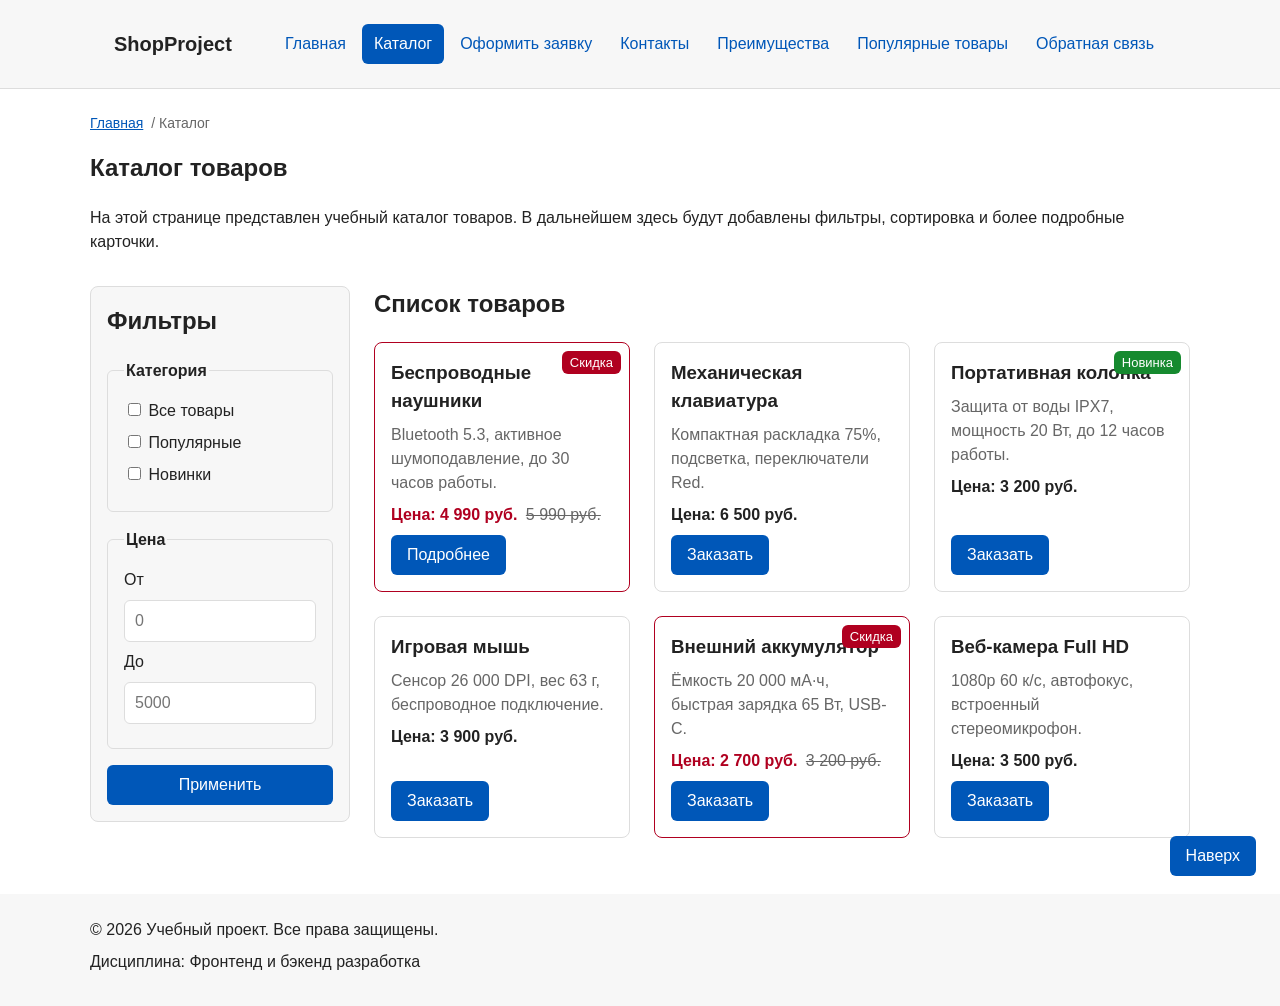
==== commit f502c4bd: "fix: prepare HTML CSS project for submission" ====
--- a/catalog.html
+++ b/catalog.html
@@ -21,6 +21,7 @@
         <ul class="site-nav__list">
           <li class="site-nav__item"><a class="site-nav__link" href="index.html">Главная</a></li>
           <li class="site-nav__item"><a class="site-nav__link site-nav__link--active" href="catalog.html" aria-current="page">Каталог</a></li>
+          <li class="site-nav__item"><a class="site-nav__link" href="order.html">Оформить заявку</a></li>
           <li class="site-nav__item"><a class="site-nav__link" href="contacts.html">Контакты</a></li>
           <li class="site-nav__item"><a class="site-nav__link" href="index.html#advantages">Преимущества</a></li>
           <li class="site-nav__item"><a class="site-nav__link" href="index.html#popular">Популярные товары</a></li>
@@ -87,46 +88,49 @@
         <h2 class="catalog-products__title">Список товаров</h2>
 
         <div class="products-grid">
-          <article class="product-card">
+          <article class="product-card product-card--discount">
+            <span class="product-card__badge">Скидка</span>
             <h3 class="product-card__title">Беспроводные наушники</h3>
             <p class="product-card__description">Bluetooth 5.3, активное шумоподавление, до 30 часов работы.</p>
-            <p class="product-card__price">Цена: 4 990 руб.</p>
-            <a class="button button--primary product-card__button" href="index.html#popular">Подробнее</a>
+            <p class="product-card__price">Цена: 4 990 руб. <s class="product-card__old-price">5 990 руб.</s></p>
+            <a class="button button--primary product-card__button" href="product.html">Подробнее</a>
           </article>
 
           <article class="product-card">
             <h3 class="product-card__title">Механическая клавиатура</h3>
             <p class="product-card__description">Компактная раскладка 75%, подсветка, переключатели Red.</p>
             <p class="product-card__price">Цена: 6 500 руб.</p>
-            <a class="button button--primary product-card__button" href="index.html#popular">Подробнее</a>
+            <a class="button button--primary product-card__button" href="order.html">Заказать</a>
           </article>
 
           <article class="product-card">
+            <span class="product-card__badge product-card__badge--new">Новинка</span>
             <h3 class="product-card__title">Портативная колонка</h3>
             <p class="product-card__description">Защита от воды IPX7, мощность 20 Вт, до 12 часов работы.</p>
             <p class="product-card__price">Цена: 3 200 руб.</p>
-            <a class="button button--primary product-card__button" href="index.html#popular">Подробнее</a>
+            <a class="button button--primary product-card__button" href="order.html">Заказать</a>
           </article>
 
           <article class="product-card">
             <h3 class="product-card__title">Игровая мышь</h3>
             <p class="product-card__description">Сенсор 26 000 DPI, вес 63 г, беспроводное подключение.</p>
             <p class="product-card__price">Цена: 3 900 руб.</p>
-            <a class="button button--primary product-card__button" href="index.html#popular">Подробнее</a>
+            <a class="button button--primary product-card__button" href="order.html">Заказать</a>
           </article>
 
-          <article class="product-card">
+          <article class="product-card product-card--discount">
+            <span class="product-card__badge">Скидка</span>
             <h3 class="product-card__title">Внешний аккумулятор</h3>
             <p class="product-card__description">Ёмкость 20 000 мА·ч, быстрая зарядка 65 Вт, USB-C.</p>
-            <p class="product-card__price">Цена: 2 700 руб.</p>
-            <a class="button button--primary product-card__button" href="index.html#popular">Подробнее</a>
+            <p class="product-card__price">Цена: 2 700 руб. <s class="product-card__old-price">3 200 руб.</s></p>
+            <a class="button button--primary product-card__button" href="order.html">Заказать</a>
           </article>
 
           <article class="product-card">
             <h3 class="product-card__title">Веб-камера Full HD</h3>
             <p class="product-card__description">1080p 60 к/с, автофокус, встроенный стереомикрофон.</p>
             <p class="product-card__price">Цена: 3 500 руб.</p>
-            <a class="button button--primary product-card__button" href="index.html#popular">Подробнее</a>
+            <a class="button button--primary product-card__button" href="order.html">Заказать</a>
           </article>
         </div>
       </section>
@@ -137,5 +141,7 @@
     <p class="site-footer__text">&copy; 2026 Учебный проект. Все права защищены.</p>
     <p class="site-footer__text">Дисциплина: Фронтенд и бэкенд разработка</p>
   </footer>
+
+  <a class="back-to-top" href="#">Наверх</a>
 </body>
 </html>
--- a/css/style.css
+++ b/css/style.css
@@ -46,6 +46,8 @@
 
 html {
   scroll-behavior: smooth;
+  /* чтобы при переходе по якорю заголовок раздела не прятался под шапкой */
+  scroll-padding-top: 100px;
 }
 
 body {
@@ -133,8 +135,13 @@
    4. Шапка, навигация, подвал
    =============================== */
 
+/* sticky: шапка остаётся вверху окна при прокрутке, z-index - поверх содержимого */
 .site-header {
+  position: sticky;
+  top: 0;
+  z-index: 5;
   background-color: var(--color-surface);
+  border-bottom: 1px solid var(--color-border);
 }
 
 .site-header__inner {
@@ -164,7 +171,7 @@
   flex-wrap: wrap;
   justify-content: center;
   align-items: center;
-  gap: var(--space-md);
+  gap: var(--space-xs);
   margin: 0;
   padding: 0;
   list-style: none;
@@ -172,7 +179,7 @@
 
 .site-nav__link {
   display: inline-block;
-  padding: var(--space-sm) var(--space-md);
+  padding: var(--space-sm) 12px;
   color: var(--color-primary);
   text-decoration: none;
   border-radius: var(--radius-sm);
@@ -218,8 +225,11 @@
   color: var(--color-primary);
 }
 
+.breadcrumbs__link + .breadcrumbs__link::before,
 .breadcrumbs__current::before {
-  content: " / ";
+  content: "/";
+  display: inline-block;
+  margin: 0 var(--space-xs);
   color: var(--color-muted);
 }
 
@@ -272,7 +282,9 @@
 }
 
 /* Карточка товара: переиспользуемый блок */
+/* position: relative нужен, чтобы бейдж позиционировался относительно карточки */
 .product-card {
+  position: relative;
   display: flex;
   flex-direction: column;
   gap: var(--space-sm);
@@ -318,6 +330,36 @@
   align-self: flex-start;
 }
 
+/* Бейдж «Скидка» / «Новинка» в правом верхнем углу карточки */
+.product-card__badge {
+  position: absolute;
+  top: var(--space-sm);
+  right: var(--space-sm);
+  padding: 2px var(--space-sm);
+  font-size: 13px;
+  color: var(--color-white);
+  background-color: var(--color-danger);
+  border-radius: var(--radius-sm);
+}
+
+.product-card__badge--new {
+  background-color: var(--color-success);
+}
+
+.product-card__old-price {
+  margin-left: var(--space-xs);
+  font-weight: 400;
+  color: var(--color-muted);
+}
+
+/* Две кнопки в карточке: в строку и прижаты к низу */
+.product-card__actions {
+  display: flex;
+  flex-wrap: wrap;
+  gap: var(--space-sm);
+  margin-top: auto;
+}
+
 /* Страница каталога: фильтры + товары */
 .catalog-layout {
   display: grid;
@@ -471,3 +513,129 @@
   border-left: 4px solid var(--color-success);
   background-color: var(--color-success-bg);
 }
+
+/* ===============================
+   7. Страница товара
+   =============================== */
+
+.product {
+  display: grid;
+  grid-template-columns: 1fr 1fr;
+  gap: var(--space-xl);
+  max-width: var(--container-width);
+  margin: 0 auto var(--space-xl);
+}
+
+.product__gallery {
+  position: relative;
+}
+
+.product__image {
+  display: block;
+  width: 100%;
+  height: auto;
+  border: 1px solid var(--color-border);
+  border-radius: var(--radius-md);
+}
+
+.product__badge {
+  position: absolute;
+  top: var(--space-md);
+  left: var(--space-md);
+  padding: var(--space-xs) var(--space-sm);
+  color: var(--color-white);
+  background-color: var(--color-danger);
+  border-radius: var(--radius-sm);
+}
+
+.product__title {
+  margin-top: 0;
+}
+
+.product__category {
+  color: var(--color-muted);
+}
+
+.product__price {
+  font-size: 24px;
+  font-weight: 700;
+  color: var(--color-danger);
+}
+
+.product__old-price {
+  margin-left: var(--space-sm);
+  font-size: 16px;
+  font-weight: 400;
+  color: var(--color-muted);
+}
+
+.product__features {
+  margin-bottom: var(--space-lg);
+}
+
+.product-table {
+  width: 100%;
+  border-collapse: collapse;
+}
+
+.product-table__caption {
+  margin-bottom: var(--space-sm);
+  font-weight: 700;
+  text-align: left;
+}
+
+.product-table__cell {
+  padding: var(--space-sm) var(--space-md);
+  border: 1px solid var(--color-border);
+  text-align: left;
+}
+
+.product-table th {
+  background-color: var(--color-surface);
+}
+
+.product-table tbody tr:hover {
+  background-color: var(--color-surface-accent);
+}
+
+/* ===============================
+   8. Страница заявки
+   =============================== */
+
+.order-form--page {
+  max-width: 640px;
+}
+
+/* :user-invalid срабатывает после того, как пользователь ввёл неверное значение */
+.order-form--page .order-form__input:user-invalid,
+.order-form--page .order-form__select:user-invalid {
+  border-color: var(--color-danger);
+  background-color: var(--color-danger-bg);
+}
+
+/* ===============================
+   9. Кнопка «Наверх»
+   =============================== */
+
+/* fixed: кнопка всегда в правом нижнем углу окна, z-index - поверх содержимого */
+.back-to-top {
+  position: fixed;
+  right: var(--space-lg);
+  bottom: var(--space-lg);
+  z-index: 10;
+  padding: var(--space-sm) var(--space-md);
+  color: var(--color-white);
+  text-decoration: none;
+  background-color: var(--color-primary);
+  border-radius: var(--radius-sm);
+}
+
+.back-to-top:hover {
+  color: var(--color-white);
+  background-color: var(--color-primary-dark);
+}
+
+.back-to-top:focus-visible {
+  outline: var(--focus-ring);
+  outline-offset: 3px;
+}
